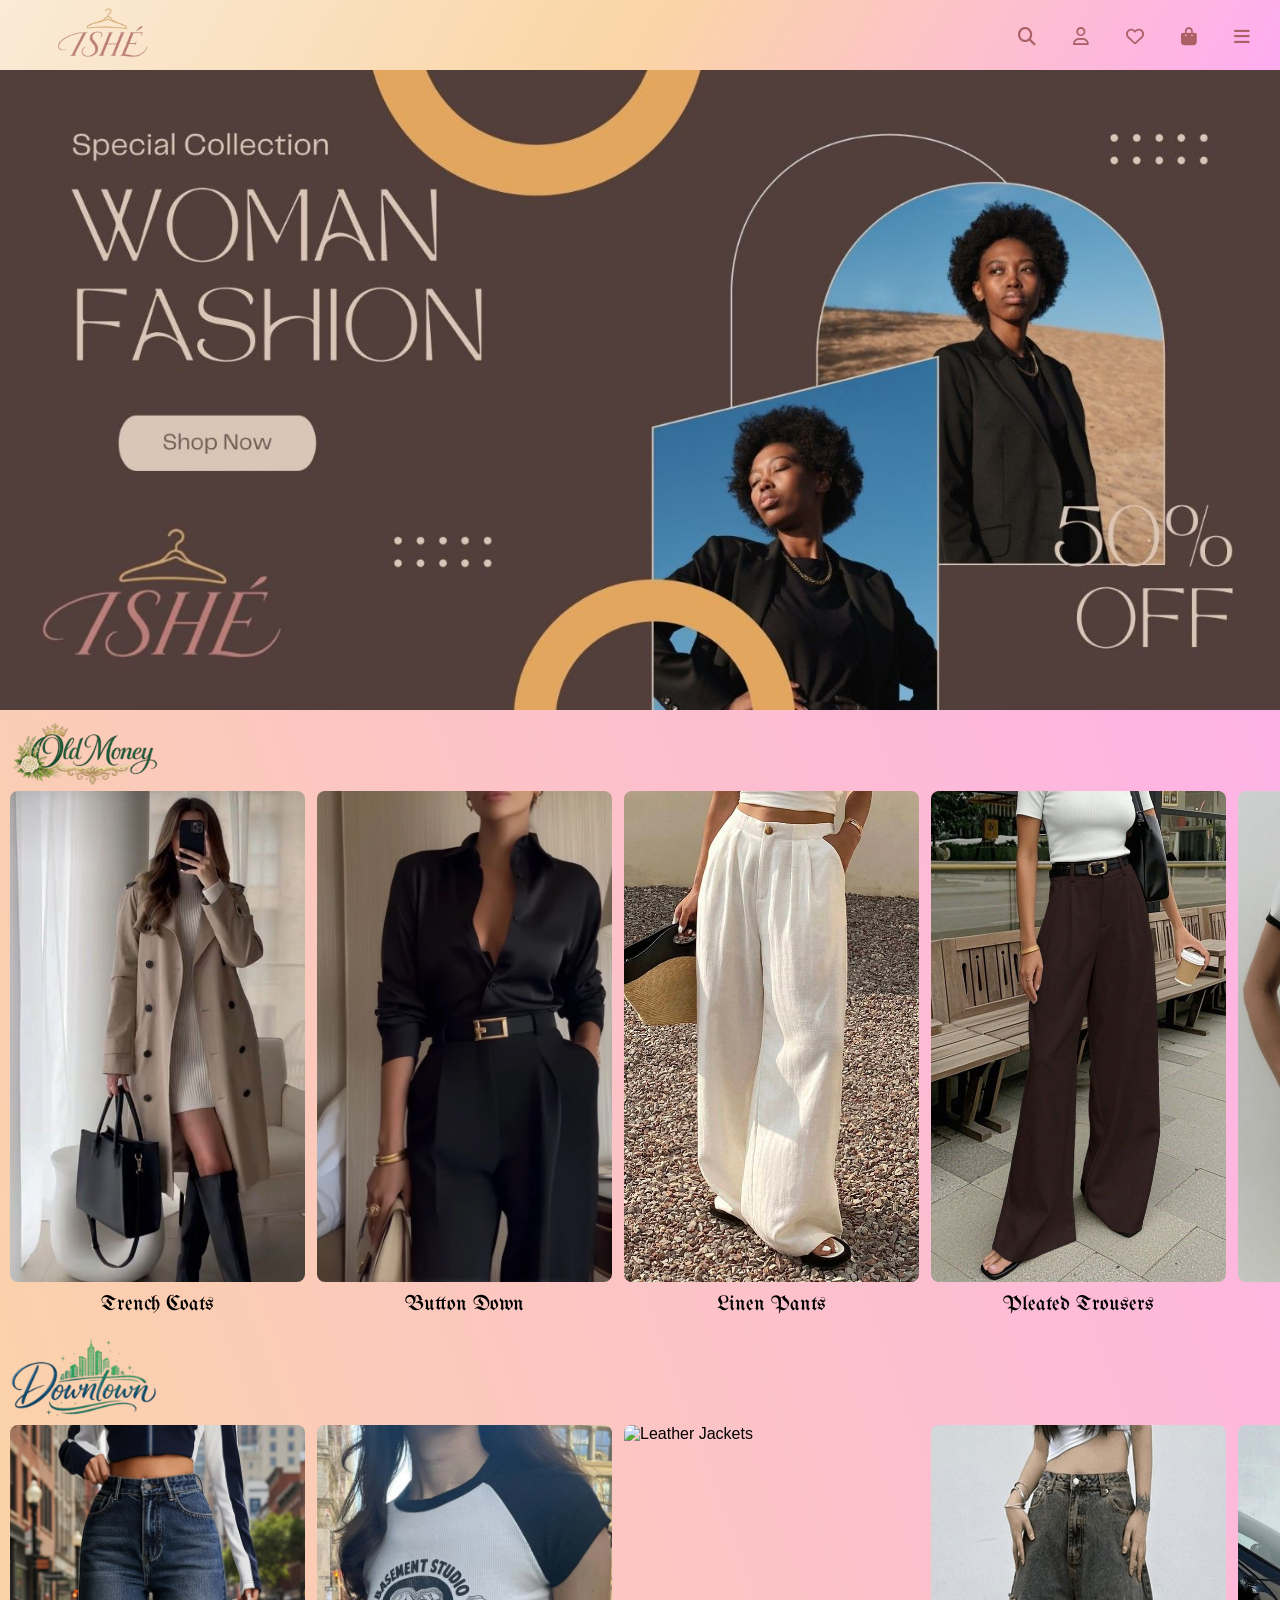
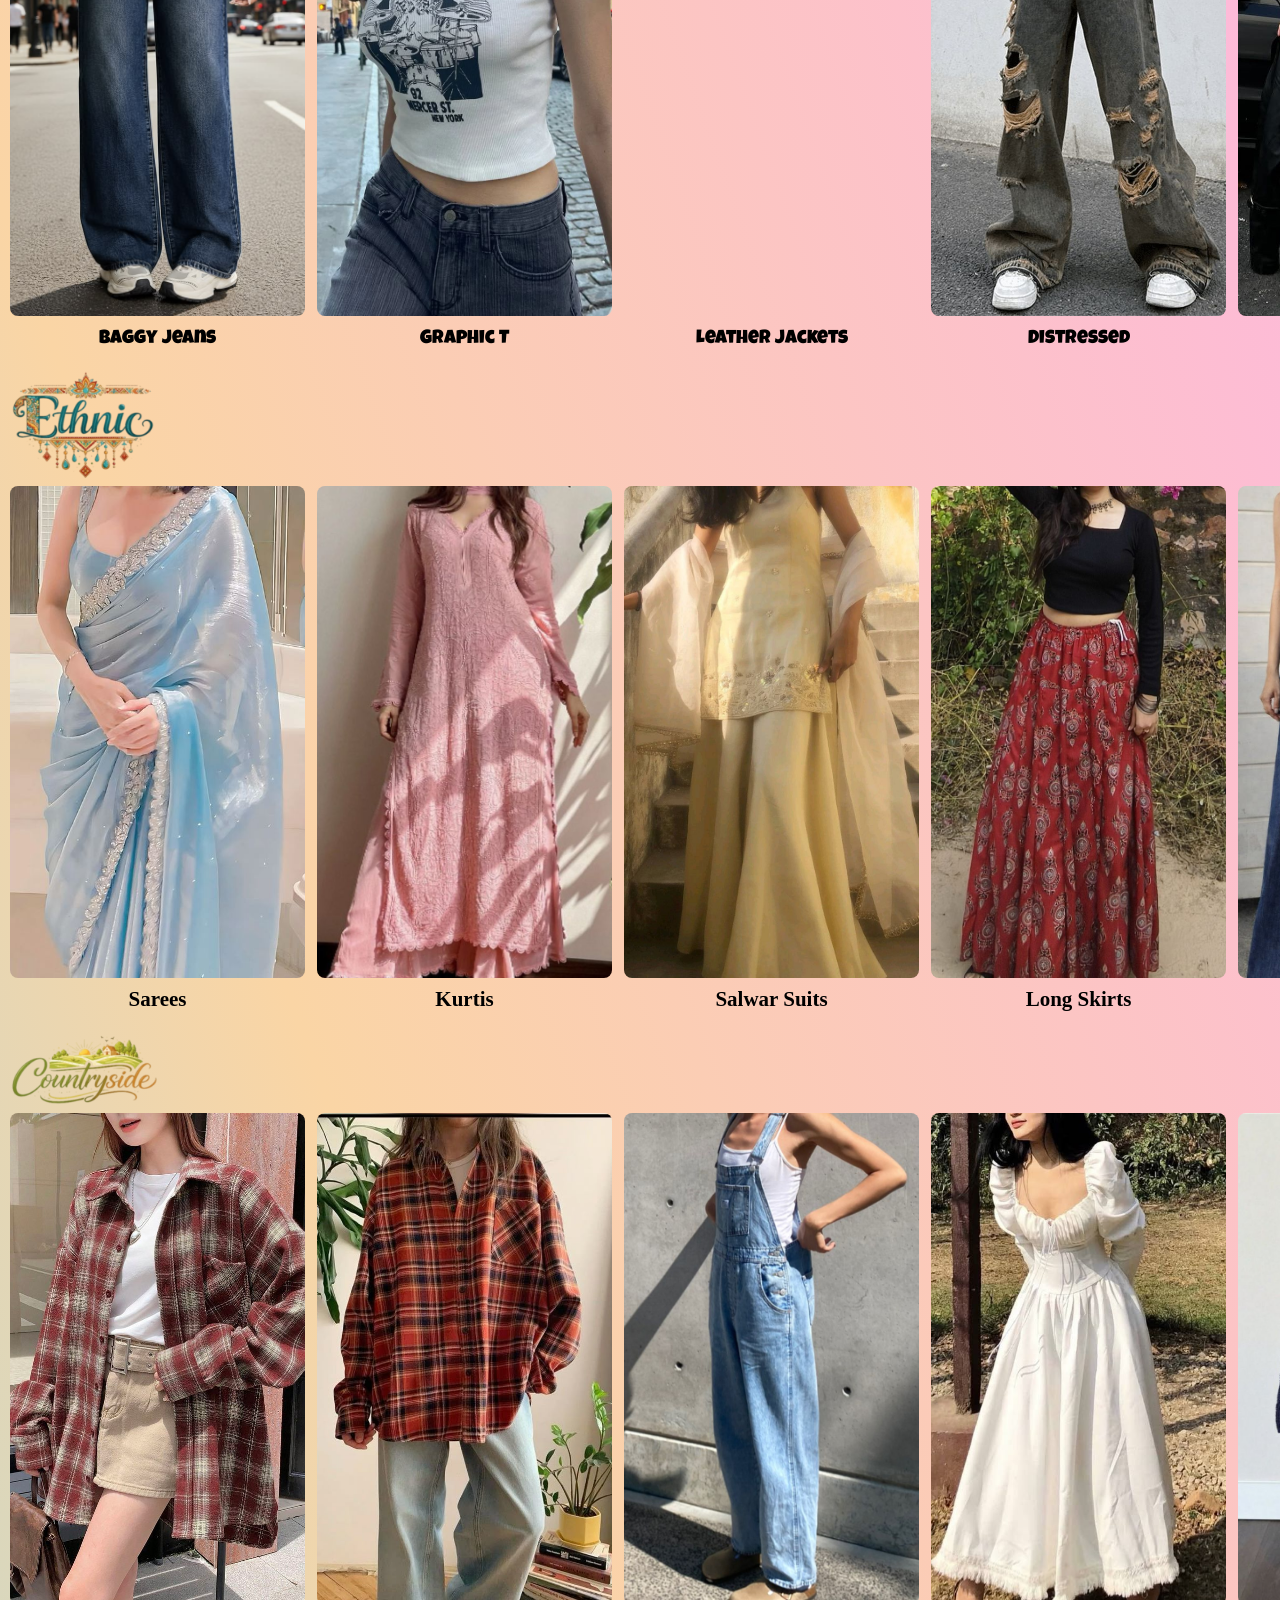
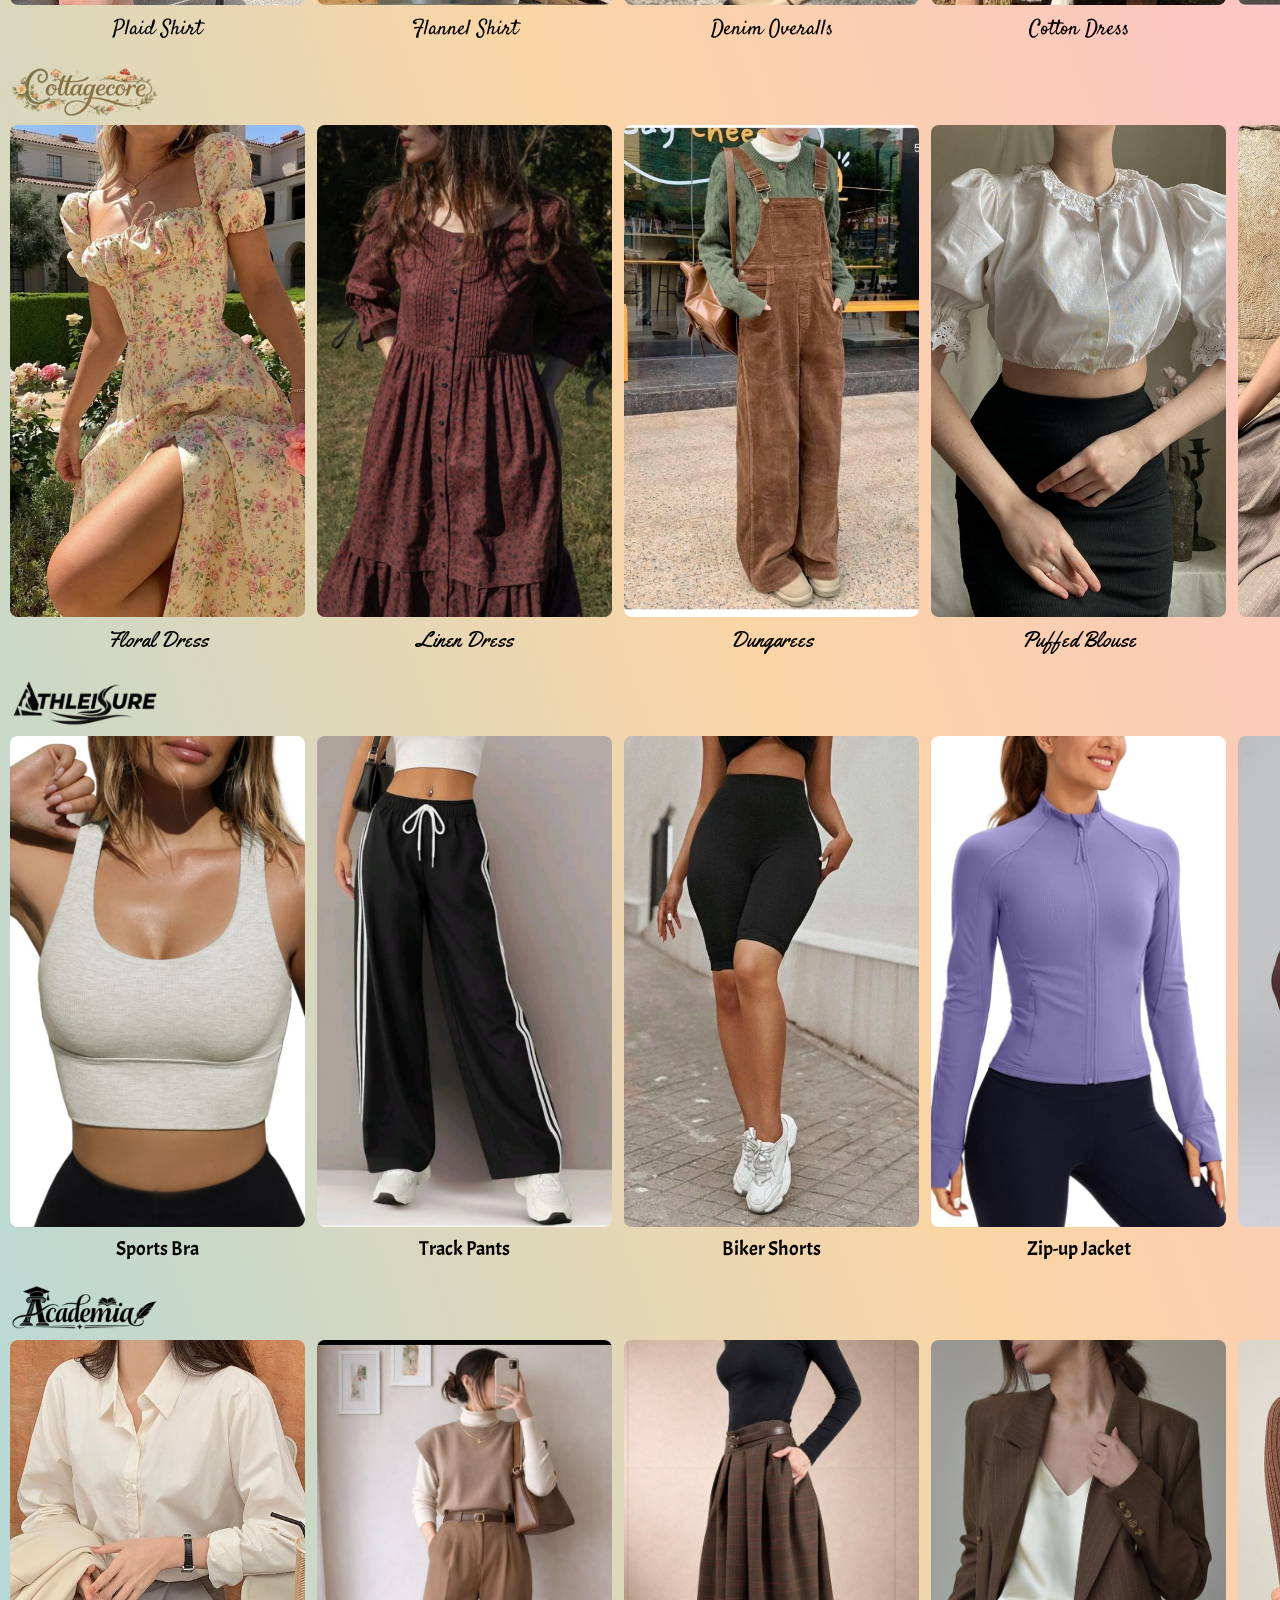
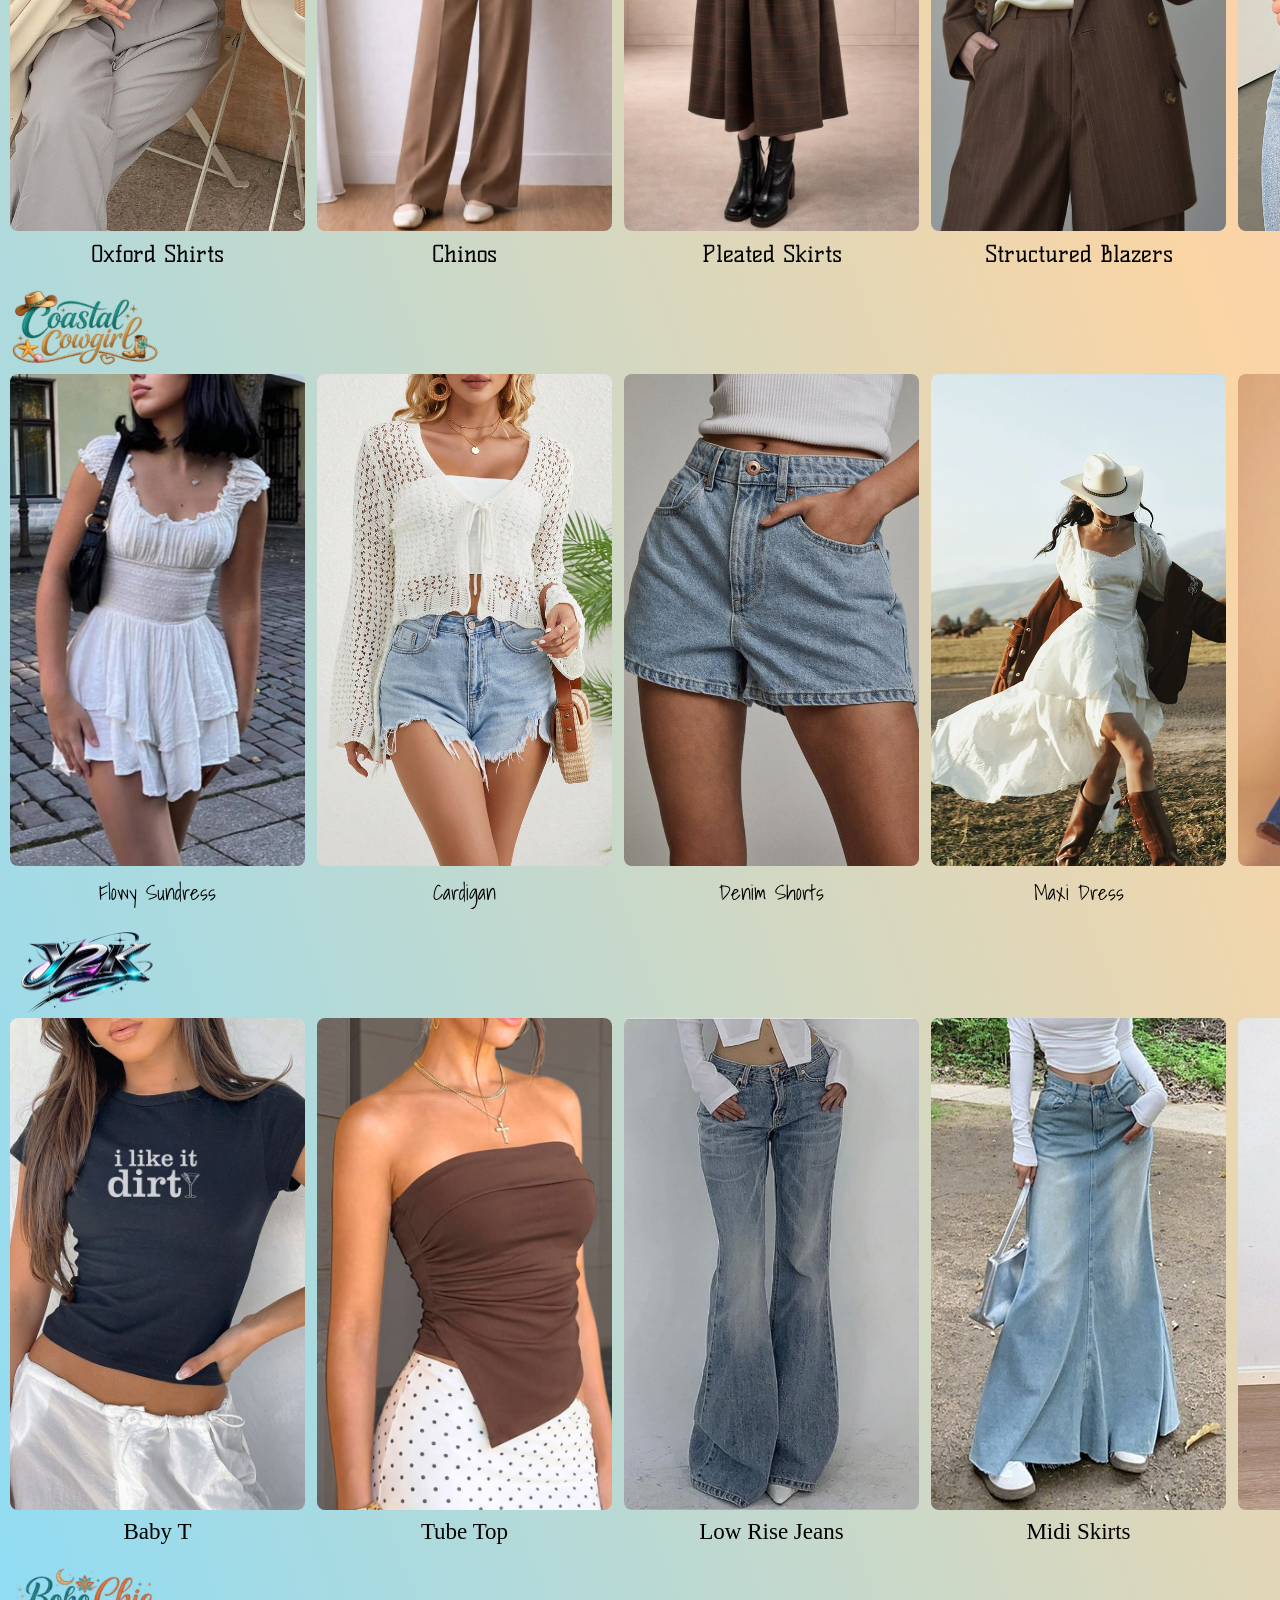
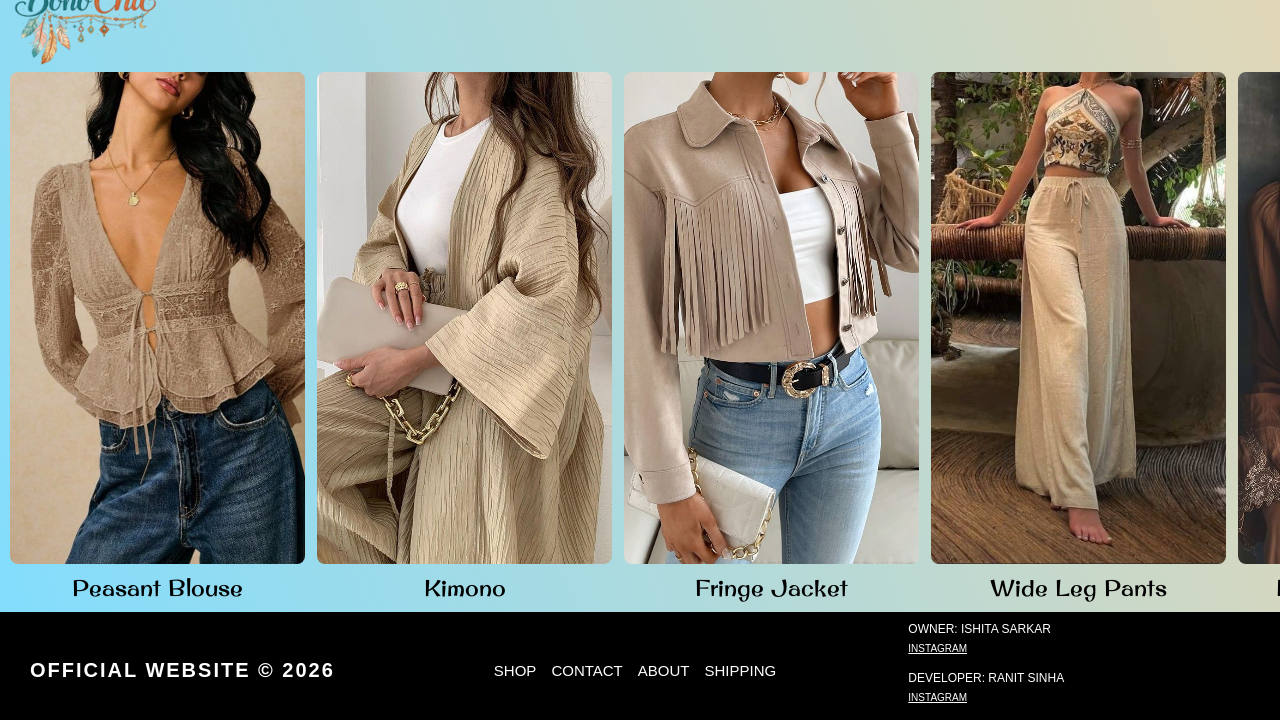
==== index.html @ 3ae875bf "Enhance HTML structure and accessibility features Updated HTML structure with improved accessibility" ====
<!DOCTYPE html>
<html lang="en">

<head>

<title>ISHÉ</title>
<meta charset="UTF-8">
<meta name="viewport" content="width=device-width, initial-scale=1">

<link rel="preconnect" href="https://fonts.googleapis.com">
<link rel="preconnect" href="https://fonts.gstatic.com" crossorigin>
<link rel="preload" as="style" href="https://fonts.googleapis.com/css2?family=Acme&family=Calligraffitti&family=Kelly+Slab&family=Luckiest+Guy&family=Original+Surfer&family=Permanent+Marker&family=Satisfy&family=Shadows+Into+Light&family=UnifrakturMaguntia&family=Yellowtail&display=swap">
<link rel="stylesheet" media="print" onload="this.media='all'" href="https://fonts.googleapis.com/css2?family=Acme&family=Calligraffitti&family=Kelly+Slab&family=Luckiest+Guy&family=Original+Surfer&family=Permanent+Marker&family=Satisfy&family=Shadows+Into+Light&family=UnifrakturMaguntia&family=Yellowtail&display=swap">
<noscript>
  <link rel="stylesheet" href="https://fonts.googleapis.com/css2?family=Acme&family=Calligraffitti&family=Kelly+Slab&family=Luckiest+Guy&family=Original+Surfer&family=Permanent+Marker&family=Satisfy&family=Shadows+Into+Light&family=UnifrakturMaguntia&family=Yellowtail&display=swap">
</noscript>

<link rel="stylesheet" href="style.css">
<link rel="stylesheet" href="responsive.css">

<link rel="preload" as="style" href="https://cdnjs.cloudflare.com/ajax/libs/font-awesome/6.5.0/css/all.min.css">
<link rel="stylesheet" media="print" onload="this.media='all'" href="https://cdnjs.cloudflare.com/ajax/libs/font-awesome/6.5.0/css/all.min.css">
<noscript>
  <link rel="stylesheet" href="https://cdnjs.cloudflare.com/ajax/libs/font-awesome/6.5.0/css/all.min.css">
</noscript>

</head>

<body>


<div id="preloader">
  <div class="loader-content">
    <img src="images/logobanner/logo2.png" alt="ISHÉ" class="loader-logo">
  </div>
</div>


<header class="navbar">

  <div class="nav-left">
    <div class="logo">


      <img src="images/logobanner/ishelogo.png" alt="ISHÉ" loading="eager">
    </div>
  </div>

  <div class="nav-right">
    <div class="nav-icon search"><i class="fa-solid fa-magnifying-glass"></i></div>
    <div class="nav-icon user"><i class="fa-regular fa-user"></i></div>
    <div class="nav-icon wishlist"><i class="fa-regular fa-heart"></i></div>
    <div class="nav-icon cart"><i class="fa-solid fa-bag-shopping"></i></div>
    <div class="nav-icon menu"><i class="fa-solid fa-bars"></i></div>
  </div>

</header>


<section class="banner">
  <div class="banner-wrapper">

    <img src="images/logobanner/banner3.jpeg" loading="eager" fetchpriority="high" class="banner-slide active" alt="Banner">
    <img src="images/logobanner/banner1.jpeg" loading="lazy" class="banner-slide" alt="Banner">
    <img src="images/logobanner/banner2.jpeg" loading="lazy" class="banner-slide" alt="Banner">
    <img src="images/logobanner/banner4.jpeg" loading="lazy" class="banner-slide" alt="Banner">
  </div>
</section>


<!-- OLD MONEY -->
<section class="product-section old-money">
  <h2 class="section-title">
    <img src="images/logobanner/oldmoney.png" alt="Old Money" class="section-title" loading="lazy">
  </h2>
  <div class="product-slider">
    <div class="product-card"><img src="images/oldmoney/a1.jpg" alt="Trench Coats" loading="lazy"><p>Trench Coats</p></div>
    <div class="product-card"><img src="images/oldmoney/a2.jpg" alt="Button Down" loading="lazy"><p>Button Down</p></div>
    <div class="product-card"><img src="images/oldmoney/a3.jpg" alt="Linen Pants" loading="lazy"><p>Linen Pants</p></div>
    <div class="product-card"><img src="images/oldmoney/a4.jpg" alt="Pleated Trousers" loading="lazy"><p>Pleated Trousers</p></div>
    <div class="product-card"><img src="images/oldmoney/a5.jpg" alt="Polo Shirts" loading="lazy"><p>Polo Shirts</p></div>
    <div class="product-card"><img src="images/oldmoney/a6.jpg" alt="Cashmere Sweater" loading="lazy"><p>Cashmere Sweater</p></div>
  </div>
</section>

<!-- DOWNTOWN -->
<section class="product-section downtown">
  <h2 class="section-title">
    <img src="images/logobanner/downtown.png" alt="Downtown" class="section-title" loading="lazy">
  </h2>
  <div class="product-slider">
    <div class="product-card"><img src="images/downtown/b1.jpg" alt="Baggy Jeans" loading="lazy"><p>Baggy Jeans</p></div>
    <div class="product-card"><img src="images/downtown/b2.jpg" alt="Graphic T" loading="lazy"><p>Graphic T</p></div>
    <div class="product-card"><img src="images/downtown/b3.jpg" alt="Leather Jackets" loading="lazy"><p>Leather Jackets</p></div>
    <div class="product-card"><img src="images/downtown/b4.jpg" alt="Distressed" loading="lazy"><p>Distressed</p></div>
    <div class="product-card"><img src="images/downtown/b5.jpg" alt="Mini Skirts" loading="lazy"><p>Mini Skirts</p></div>
    <div class="product-card"><img src="images/downtown/b6.jpg" alt="Oversized Blazer" loading="lazy"><p>Oversized Blazer</p></div>
  </div>
</section>

<!-- ETHNIC -->
<section class="product-section ethnic">
  <h2 class="section-title">
    <img src="images/logobanner/ethnic.png" alt="Ethnic" class="section-title" loading="lazy">
  </h2>
  <div class="product-slider">
    <div class="product-card"><img src="images/ethnic/c1.jpg" alt="Sarees" loading="lazy"><p>Sarees</p></div>
    <div class="product-card"><img src="images/ethnic/c2.jpg" alt="Kurtis" loading="lazy"><p>Kurtis</p></div>
    <div class="product-card"><img src="images/ethnic/c3.jpg" alt="Salwar Suits" loading="lazy"><p>Salwar Suits</p></div>
    <div class="product-card"><img src="images/ethnic/c4.jpg" alt="Long Skirts" loading="lazy"><p>Long Skirts</p></div>
    <div class="product-card"><img src="images/ethnic/c5.jpg" alt="Ethnic Tops" loading="lazy"><p>Ethnic Tops</p></div>
    <div class="product-card"><img src="images/ethnic/c6.jpg" alt="Sharara" loading="lazy"><p>Sharara</p></div>
  </div>
</section>

<!-- COUNTRYSIDE -->
<section class="product-section countryside">
  <h2 class="section-title">
    <img src="images/logobanner/countryside.png" alt="Countryside" class="section-title" loading="lazy">
  </h2>
  <div class="product-slider">
    <div class="product-card"><img src="images/countryside/d1.jpg" alt="Plaid Shirt" loading="lazy"><p>Plaid Shirt</p></div>
    <div class="product-card"><img src="images/countryside/d2.jpg" alt="Flannel Shirt" loading="lazy"><p>Flannel Shirt</p></div>
    <div class="product-card"><img src="images/countryside/d3.jpg" alt="Denim Overalls" loading="lazy"><p>Denim Overalls</p></div>
    <div class="product-card"><img src="images/countryside/d4.jpg" alt="Cotton Dress" loading="lazy"><p>Cotton Dress</p></div>
    <div class="product-card"><img src="images/countryside/d5.jpg" alt="Knit Sweater" loading="lazy"><p>Knit Sweater</p></div>
    <div class="product-card"><img src="images/countryside/d6.jpg" alt="Linen Blouse" loading="lazy"><p>Linen Blouse</p></div>
  </div>
</section>

<!-- COTTAGECORE -->
<section class="product-section cottagecore">
  <h2 class="section-title">
    <img src="images/logobanner/cottagecore.png" alt="Cottagecore" class="section-title" loading="lazy">
  </h2>
  <div class="product-slider">
    <div class="product-card"><img src="images/cottagecore/e1.jpg" alt="Floral Dress" loading="lazy"><p>Floral Dress</p></div>
    <div class="product-card"><img src="images/cottagecore/e2.jpg" alt="Linen Dress" loading="lazy"><p>Linen Dress</p></div>
    <div class="product-card"><img src="images/cottagecore/e3.jpg" alt="Dungarees" loading="lazy"><p>Dungarees</p></div>
    <div class="product-card"><img src="images/cottagecore/e4.jpg" alt="Puffed Blouse" loading="lazy"><p>Puffed Blouse</p></div>
    <div class="product-card"><img src="images/cottagecore/e5.jpg" alt="Vintage Corsets" loading="lazy"><p>Vintage Corsets</p></div>
    <div class="product-card"><img src="images/cottagecore/e6.jpg" alt="Crochet Cardigan" loading="lazy"><p>Crochet Cardigan</p></div>
  </div>
</section>

<!-- ATHLEISURE -->
<section class="product-section athleisure">
  <h2 class="section-title">
    <img src="images/logobanner/athleisure.png" alt="Athleisure" class="section-title" loading="lazy">
  </h2>
  <div class="product-slider">
    <div class="product-card"><img src="images/athleisure/f1.jpg" alt="Sports Bra" loading="lazy"><p>Sports Bra</p></div>
    <div class="product-card"><img src="images/athleisure/f2.jpg" alt="Track Pants" loading="lazy"><p>Track Pants</p></div>
    <div class="product-card"><img src="images/athleisure/f3.jpg" alt="Biker Shorts" loading="lazy"><p>Biker Shorts</p></div>
    <div class="product-card"><img src="images/athleisure/f4.jpg" alt="Zip-up Jacket" loading="lazy"><p>Zip-up Jacket</p></div>
    <div class="product-card"><img src="images/athleisure/f5.jpg" alt="Leggings" loading="lazy"><p>Leggings</p></div>
    <div class="product-card"><img src="images/athleisure/f6.jpg" alt="Athletic Shorts" loading="lazy"><p>Athletic Shorts</p></div>
  </div>
</section>

<!-- ACADEMIA -->
<section class="product-section academia">
  <h2 class="section-title">
    <img src="images/logobanner/academia.png" alt="Academia" class="section-title" loading="lazy">
  </h2>
  <div class="product-slider">
    <div class="product-card"><img src="images/academia/g1.jpg" alt="Oxford Shirts" loading="lazy"><p>Oxford Shirts</p></div>
    <div class="product-card"><img src="images/academia/g2.jpg" alt="Chinos" loading="lazy"><p>Chinos</p></div>
    <div class="product-card"><img src="images/academia/g3.jpg" alt="Pleated Skirts" loading="lazy"><p>Pleated Skirts</p></div>
    <div class="product-card"><img src="images/academia/g4.jpg" alt="Structured Blazers" loading="lazy"><p>Structured Blazers</p></div>
    <div class="product-card"><img src="images/academia/g5.jpg" alt="Turtleneck Sweater" loading="lazy"><p>Turtleneck Sweater</p></div>
    <div class="product-card"><img src="images/academia/g6.jpg" alt="Sweater Vest" loading="lazy"><p>Sweater Vest</p></div>
  </div>
</section>

<!-- COASTAL COWGIRL -->
<section class="product-section coastal-cowgirl">
  <h2 class="section-title">
    <img src="images/logobanner/coastalcowgirl.png" alt="Coastal Cowgirl" class="section-title" loading="lazy">
  </h2>
  <div class="product-slider">
    <div class="product-card"><img src="images/coastalcowgirl/h1.jpg" alt="Flowy Sundress" loading="lazy"><p>Flowy Sundress</p></div>
    <div class="product-card"><img src="images/coastalcowgirl/h2.jpg" alt="Cardigan" loading="lazy"><p>Cardigan</p></div>
    <div class="product-card"><img src="images/coastalcowgirl/h3.jpg" alt="Denim Shorts" loading="lazy"><p>Denim Shorts</p></div>
    <div class="product-card"><img src="images/coastalcowgirl/h4.jpg" alt="Maxi Dress" loading="lazy"><p>Maxi Dress</p></div>
    <div class="product-card"><img src="images/coastalcowgirl/h5.jpg" alt="Flared Jeans" loading="lazy"><p>Flared Jeans</p></div>
    <div class="product-card"><img src="images/coastalcowgirl/h6.jpg" alt="Crochet Top" loading="lazy"><p>Crochet Top</p></div>
  </div>
</section>

<!-- Y2K -->
<section class="product-section y2k">
  <h2 class="section-title">
    <img src="images/logobanner/y2k.png" alt="Y2K" class="section-title" loading="lazy">
  </h2>
  <div class="product-slider">
    <div class="product-card"><img src="images/y2k/i1.jpg" alt="Baby T" loading="lazy"><p>Baby T</p></div>
    <div class="product-card"><img src="images/y2k/i2.jpg" alt="Tube Top" loading="lazy"><p>Tube Top</p></div>
    <div class="product-card"><img src="images/y2k/i3.jpg" alt="Low Rise Jeans" loading="lazy"><p>Low Rise Jeans</p></div>
    <div class="product-card"><img src="images/y2k/i4.jpg" alt="Midi Skirts" loading="lazy"><p>Midi Skirts</p></div>
    <div class="product-card"><img src="images/y2k/i5.jpg" alt="Bootcut Jeans" loading="lazy"><p>Bootcut Jeans</p></div>
    <div class="product-card"><img src="images/y2k/i6.jpg" alt="Rhinestone Top" loading="lazy"><p>Rhinestone Top</p></div>
  </div>
</section>

<!-- BOHO CHIC -->
<section class="product-section boho-chic">
  <h2 class="section-title">
    <img src="images/logobanner/bohochic.png" alt="Boho Chic" class="section-title" loading="lazy">
  </h2>
  <div class="product-slider">
    <div class="product-card"><img src="images/bohochic/j1.jpg" alt="Peasant Blouse" loading="lazy"><p>Peasant Blouse</p></div>
    <div class="product-card"><img src="images/bohochic/j2.jpg" alt="Kimono" loading="lazy"><p>Kimono</p></div>
    <div class="product-card"><img src="images/bohochic/j3.jpg" alt="Fringe Jacket" loading="lazy"><p>Fringe Jacket</p></div>
    <div class="product-card"><img src="images/bohochic/j4.jpg" alt="Wide Leg Pants" loading="lazy"><p>Wide Leg Pants</p></div>
    <div class="product-card"><img src="images/bohochic/j5.jpg" alt="Embroidered Blouse" loading="lazy"><p>Embroidered Blouse</p></div>
    <div class="product-card"><img src="images/bohochic/j6.jpg" alt="Ponchos" loading="lazy"><p>Ponchos</p></div>
  </div>
</section>


<footer class="shop-footer">
  <div class="footer-content">
    <h2 class="footer-title">OFFICIAL WEBSITE &copy; 2026</h2>
    <nav class="footer-nav">
      <a href="https://youtu.be/xMHJGd3wwZk?si=0othaTLevpqvMYUz" target="_blank" rel="noopener">SHOP</a>
      <a href="https://youtu.be/xMHJGd3wwZk?si=0othaTLevpqvMYUz" target="_blank" rel="noopener">CONTACT</a>
      <a href="https://youtu.be/xMHJGd3wwZk?si=0othaTLevpqvMYUz" target="_blank" rel="noopener">ABOUT</a>
      <a href="https://youtu.be/xMHJGd3wwZk?si=0othaTLevpqvMYUz" target="_blank" rel="noopener">SHIPPING</a>
    </nav>
    <div class="footer-credits">
      <div class="credit-item">
        <p>OWNER: ISHITA SARKAR</p>
        <a href="https://youtu.be/xMHJGd3wwZk?si=0othaTLevpqvMYUz" target="_blank" rel="noopener">INSTAGRAM</a>
      </div>
      <div class="credit-item">
        <p>DEVELOPER: RANIT SINHA</p>
        <a href="https://youtu.be/xMHJGd3wwZk?si=0othaTLevpqvMYUz" target="_blank" rel="noopener">INSTAGRAM</a>
      </div>
    </div>
  </div>
</footer>

<script src="script.js"></script>

</body>
</html>
---- style.css ----
#preloader {
  position: fixed;
  top: 0;
  left: 0;
  width: 100%;
  height: 100vh;
  background:linear-gradient(240deg, antiquewhite, #fad5a5, #ffadf1);
  display: flex;
    justify-content: center;
    align-items: center; 
  z-index: 99999;
  opacity: 1;
  visibility: visible;
  transition: opacity 1.2s ease-in-out, visibility 1.2s ease-in-out; 
}

.loader-logo {
  width: 1300px;
  height: auto;
  text-align: center;
  transform: translateY(-150px); 
}

.preloader-hidden {
  opacity: 0 !important;
    visibility: hidden !important;
}


* {
    box-sizing: border-box;
}

body{
margin:0 0;
font-family:Arial;
background:linear-gradient(70deg,#80ddff,#fad5a5,#ffadf1);
}

html, body {
  overflow-x: hidden;
  scrollbar-width: none;
  -ms-overflow-style: none;
}

html::-webkit-scrollbar,
body::-webkit-scrollbar {
  display: none;
}

.navbar {
    display: flex;
    justify-content: space-between;
    align-items: center;
    height: 70px;
    padding: 10px 30px;
    background: linear-gradient(120deg,antiquewhite,#fad5a5,#ffadf1 );
}

.nav-right {
    display: flex;
    align-items: center;
    gap: 37px;
    padding: 5px 0px;
}

.nav-icon {-webkit-tap-highlight-color: transparent;
    outline: none;
    cursor: pointer;
    font-size: 18px;
    padding: 5px 0px 0px 0px;
    color: #ab6065;
}

.nav-icon:hover {
    color: #8c374e;
    transition: 0.3s;
}

.wishlist:hover .fa-heart,
.user:hover .fa-user,
.cart:hover .fa-bag-shopping {
  font-weight: 900;
}



.logo {
    height: 60px;
    width: auto;
    display: flex;
    align-items: center;
}

.logo img {
    height: 55px;
    width: auto;
    margin-bottom: 5px;
    margin-left: 20px;
    padding-left: 5px;
    object-fit: contain;
}

.banner{
    width:100%;
    aspect-ratio:16/8;
    position:relative;
    overflow:hidden;
}

.banner-wrapper{
    display:flex;
    height:100%;
    transition:transform 1.3s ease;
}

.banner-slide{
    width:100%;
    height:100%;
    object-fit:cover;
    flex-shrink: 0;
}

.product-section{
    padding:0px 0px;
}

.section-title{
    margin-top: 10px;
    margin-bottom: 5px;
    margin-left: 5px;
    width: 150px;
    height: auto;
    display: block;
}

.product-slider{
    display:flex;
    gap:12px;
    overflow-x:auto;
    scroll-behavior:smooth;
    scrollbar-width: none;
    -ms-overflow-style: none;
    padding-bottom:10px;
    padding-left: 10px;
}

.product-card{
    background:transparent;
    border-radius:8px;
    flex: 0 0 calc(25% - 22.5px);
    max-width: calc(25% - 22.5px);
    flex-shrink: 0;
    padding:0px;
    display:flex;
    flex-direction:column;
}

.product-card img{
    width:100%;
    height:auto;
    aspect-ratio: 3 / 5;
    object-fit:cover;
    border-radius:8px;
    display:block;
}

.product-card p {
    text-align:center;
    margin-top: 9px;
    margin-bottom: 0px;
    font-size: 23px;
}


    .old-money .product-card p {
      font-family: "UnifrakturMaguntia", cursive;
      font-weight: 400;
      font-style: normal;
      padding-top:3px;
      font-size: 21px;
    }
    
    .downtown .product-card p {
      font-family: "Luckiest Guy", cursive;
      font-weight: 300;
      font-style: normal;
      padding-top:5px;
      font-size: 19px;
    }
    
    .ethnic .product-card p {
      font-family: "Calligraffitti", cursive;
      font-weight: 600;
      font-style: bold;
      font-size: 21px;
    }
    
    .countryside .product-card p {
      font-family: "Satisfy", cursive;
      font-weight: 400;
      font-style: bold;
      font-size: 21px;
    }
    
    .cottagecore .product-card p {
      font-family: 'Yellowtail', cursive;
      font-weight: 400;
      font-style: normal;
      font-size: 21px;
      padding-top:0px;
    }
    
    .athleisure .product-card p {
      font-family: "Acme", sans-serif;
      font-weight: 400;
      font-style: normal;
      font-size: 20px;
    }
    
    .academia .product-card p {
      font-family: "Kelly Slab", sans-serif;
      font-weight: 400;
      font-style: bold;
      
    }
    
    .coastal-cowgirl .product-card p {
      font-family: "Shadows Into Light", cursive;
      font-weight: 400;
      font-style: bold;
      font-size: 21px;
      padding-top:0px;
    }
    
    .y2k .product-card p {
      font-family: "Permanent Marker", cursive;
      font-weight: 300;
      font-style: normal;
      padding-top:0px;
    }
    
    .boho-chic .product-card p {
      font-family: "Original Surfer", sans-serif;
      font-weight: 400;
      font-style: normal;
    }


 .shop-footer {
    background-color: black;
    color: white;
    padding: 10px 10px 0px 10px ;
    width: 100%;
    margin-top: auto;
    font-family: 'Helvetica Neue', Helvetica, Arial, sans-serif;
    text-transform: uppercase;
  }
  
  .footer-content {
    display: flex;
    margin: 0;
    padding: 0;
    flex-direction: row;
    align-items: center;
    justify-content: space-between;
    gap: 15px;
  }
  
  .footer-title {
    font-size: 20px;
    font-weight: bold;
    margin-left: 20px;
    padding: 0;
    letter-spacing: 2px;
    flex: 1;
  }
  
  
  .footer-nav {
    display: flex;
    flex-direction: row;
    justify-content: center;
    gap: 15px;
    margin: 0px 40px 0px 40px ;
    padding: 5px 30px;
    width: 100%;
    flex: 1;
    box-sizing: border-box;
  }
  
  .footer-nav a {
    text-decoration: none;
    gap: 8px;
    color: white;
    font-size: 15px;
    white-space: nowrap;
  }
  
  
  .footer-credits {
    display: flex;
    flex-direction: column;
    justify-content: space-between;
    width: 100%;
    gap: 15px;
    padding-bottom: 10px;
    margin: 0px 15px 5px 15px;
    box-sizing: border-box;
    flex: 1;
  }

.credit-item p {
    margin: 0px 0px 2px 0px;
    font-size: 12px;
  }
  
  .credit-item a {
    font-size: 10px;
    color: white;
    text-decoration: underline;
  }
---- responsive.css ----
@media (max-width: 768px) {
 #preloader {
  width: 100vw !important;
    height: 100vh !important;
  }
      
    .loader-logo {
       width: 500px !important;
       height: auto;
      text-align: center;
      transform: translateY(-30px); 
   }
    .navbar {
        padding: 10px 15px 10px 0px;
        margin: 0;
        height: auto;
        flex-wrap: wrap;
    }

    .nav-right {
        gap: 20px;
    }

    .nav-icon {
        cursor: pointer;
        font-size: 17px;
    } 
      .logo {
        height: 30px;
        width: auto;
        padding: 0;
        margin-left:0;
        display: flex;
        align-items: center;
    }
    
      .logo img {
        height: 45px;
        width: auto;
        margin-bottom: 5px;
        margin-left: 7px;
        padding: 0;
        object-fit: contain;
    }

      .banner {
        width: 100%;
        height: auto;
        aspect-ratio:16/8;
    }

      .product-section {
        font-size: 20px;
        text-align: center;
    } 
     .section-title {
      margin-top: 10px;
      margin-bottom: 5px;
      margin-left: 5px;
      width: 150px;
      height: auto;
      display: block;
   }
       
     .product-slider {
      -webkit-overflow-scrolling: touch;
      gap: 5px;
      margin: 0px 0px 0px 5px;
      padding-bottom: 5px;
      padding-left: 0px;
      overflow-x: auto;
      scrollbar-width: none;
    }
     
    .product-card {
        flex: 0 0 calc(50% - 7.5px); 
        max-width: calc(50% - 7.5px);
        background: transparent;
        margin: 0px 0px 0px 0px;
        padding: 0;
        display: flex;
        flex-direction: column;
    }
    
    .product-card img {
        width: 100%;
        aspect-ratio: 4 / 6; 
        border-radius: 5px;
        margin: 0;
        background: #e0e0e0;
        display: block;
    }

    .product-card p {
        font-size: 20px;
        width: 100%;
        text-align: center;
        margin-top: 4px;
    }
    
    
    .old-money .product-card p {
      font-family: "UnifrakturMaguntia", cursive;
      font-weight: 400;
      font-style: normal;
      padding-top:3px;
      font-size: 21px;
    }
    
    .downtown .product-card p {
      font-family: "Luckiest Guy", cursive;
      font-weight: 300;
      font-style: normal;
      padding-top:5px;
      font-size: 19px;
    }
    
    .ethnic .product-card p {
      font-family: "Calligraffitti", cursive;
      font-weight: 600;
      font-style: bold;
      font-size: 21px;
    }
    
    .countryside .product-card p {
      font-family: "Satisfy", cursive;
      font-weight: 400;
      font-style: bold;
      font-size: 21px;
    }
    
    .cottagecore .product-card p {
      font-family: 'Yellowtail', cursive;
      font-weight: 400;
      font-style: normal;
      font-size: 21px;
      padding-top:0px;
    }
    
    .athleisure .product-card p {
      font-family: "Acme", sans-serif;
      font-weight: 400;
      font-style: normal;
      font-size: 20px;
    }
    
    .academia .product-card p {
      font-family: "Kelly Slab", sans-serif;
      font-weight: 400;
      font-style: bold;
      
    }
    
    .coastal-cowgirl .product-card p {
      font-family: "Shadows Into Light", cursive;
      font-weight: 400;
      font-style: bold;
      font-size: 21px;
      padding-top:0px;
    }
    
    .y2k .product-card p {
      font-family: "Permanent Marker", cursive;
      font-weight: 300;
      font-style: normal;
      padding-top:0px;
    }
    
    .boho-chic .product-card p {
      font-family: "Original Surfer", sans-serif;
      font-weight: 400;
      font-style: normal;
    }
    
    
html {
  background-color: black; 
}

body {
  margin: 0;
  padding: 0;
  min-height: 100vh;
  display: flex;
  flex-direction: column;
  background:linear-gradient(70deg,#80ddff,#fad5a5,#ffadf1);
}

html, body {
  overflow-x: hidden;
  scrollbar-width: none;
  -ms-overflow-style: none;
}

html::-webkit-scrollbar,
body::-webkit-scrollbar {
  display: none;
}

  .shop-footer {
    background-color: black;
    color: white;
    padding: 10px 10px 0px 10px ;
    width: 100%;
    margin-top: auto;
    font-family: 'Helvetica Neue', Helvetica, Arial, sans-serif;
    text-transform: uppercase;
  }
  
  .footer-content {
    display: flex;
    margin: 0;
    padding: 0;
    flex-direction: column;
    align-items: center;
    gap: 15px;
  }
  
  .footer-title {
    font-size: 16px;
    font-weight: bold;
    margin: 0;
    padding: 0;
    letter-spacing: 2px;
  }
  
  
  .footer-nav {
    display: flex;
    flex-direction: row;
    justify-content: center;
    gap: 8px;
    margin: 0px 40px 0px 40px ;
    padding: 5px 30px;
    width: 100%;
    box-sizing: border-box;
  }
  
  .footer-nav a {
    text-decoration: none;
    gap: 8px;
    color: white;
    font-size: 12px;
    white-space: nowrap;
  }
  
  .footer-nav a:hover {
    color: #4df9ffe4
  }
  
  .footer-credits {
    display: flex;
    flex-direction: row;
    justify-content: space-between;
    width: 100%;
    padding-bottom: 10px;
    margin: 0px 15px 5px 15px;
    box-sizing: border-box;
  }
  
  .credit-item p {
    margin: 0px 0px 2px 0px;
    font-size: 9px;
  }
  
  .credit-item a {
    font-size: 7px;
    color: white;
    text-decoration: underline;
  }

}
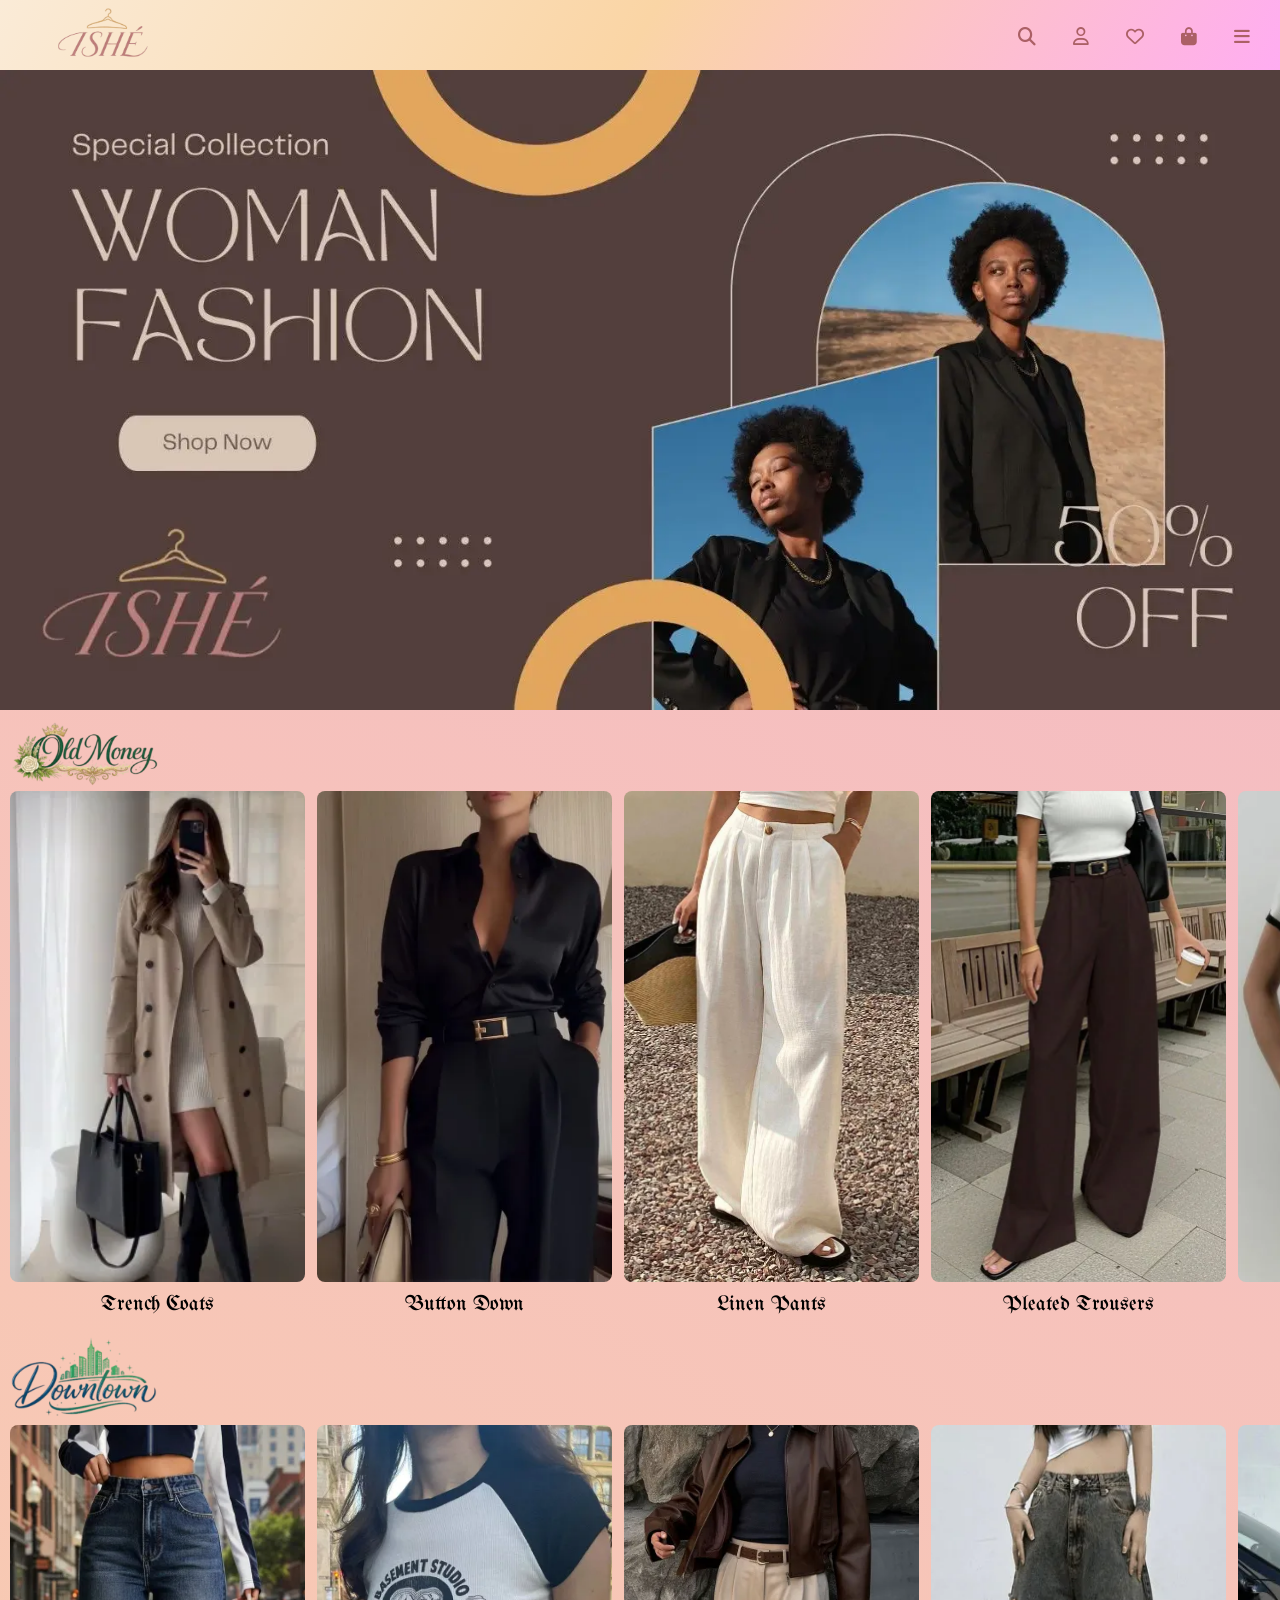
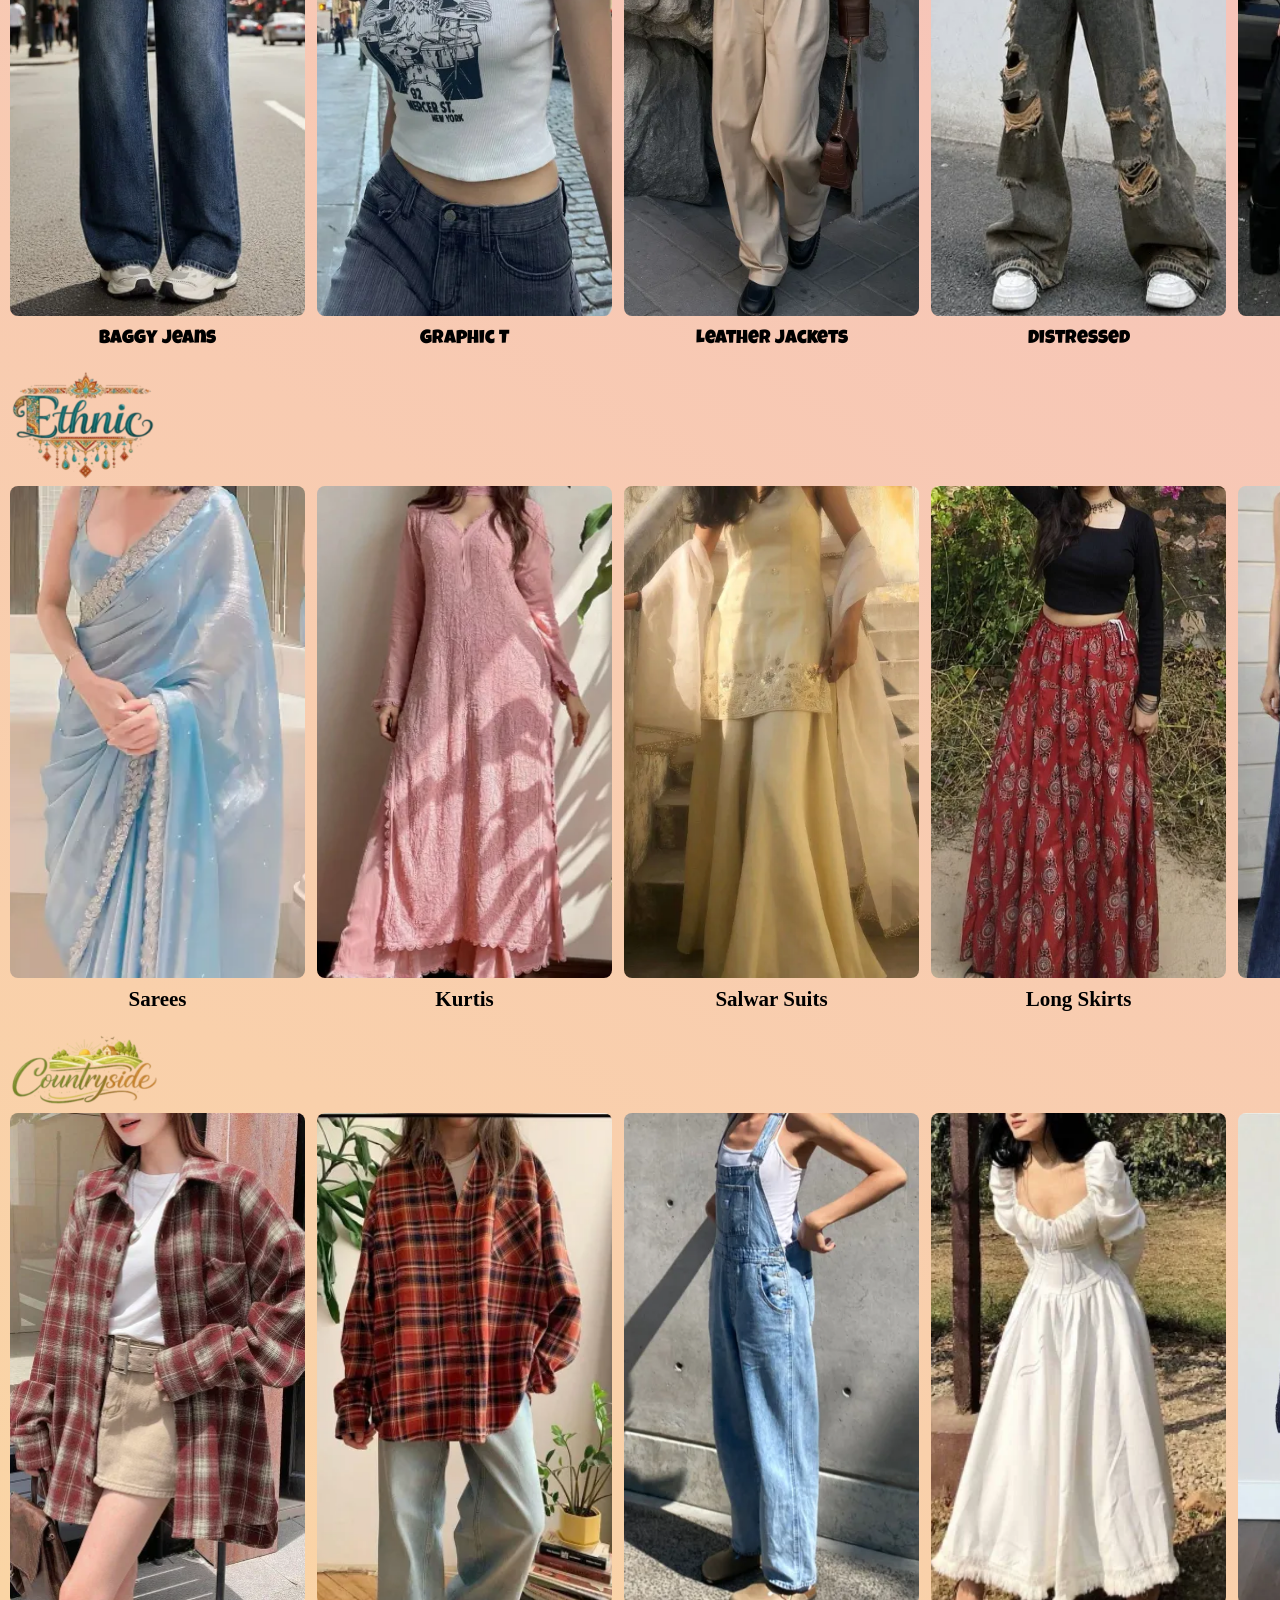
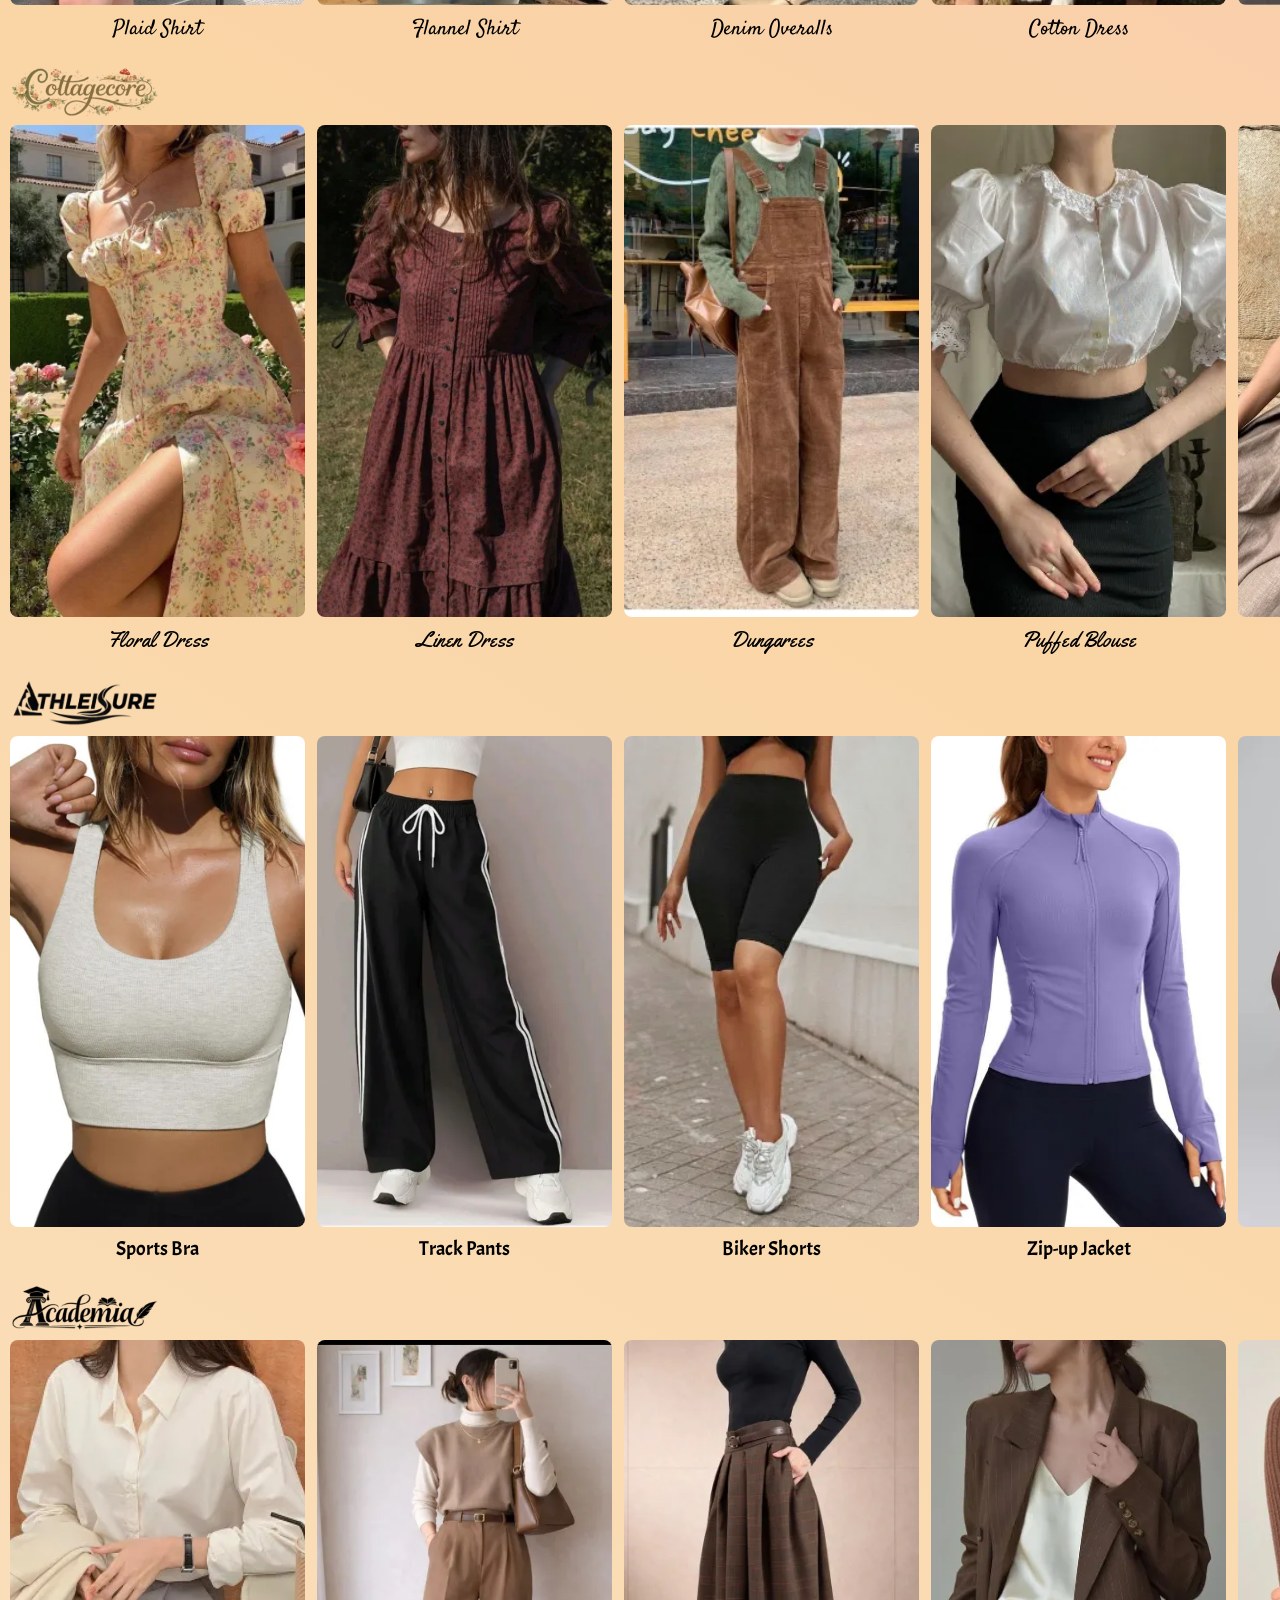
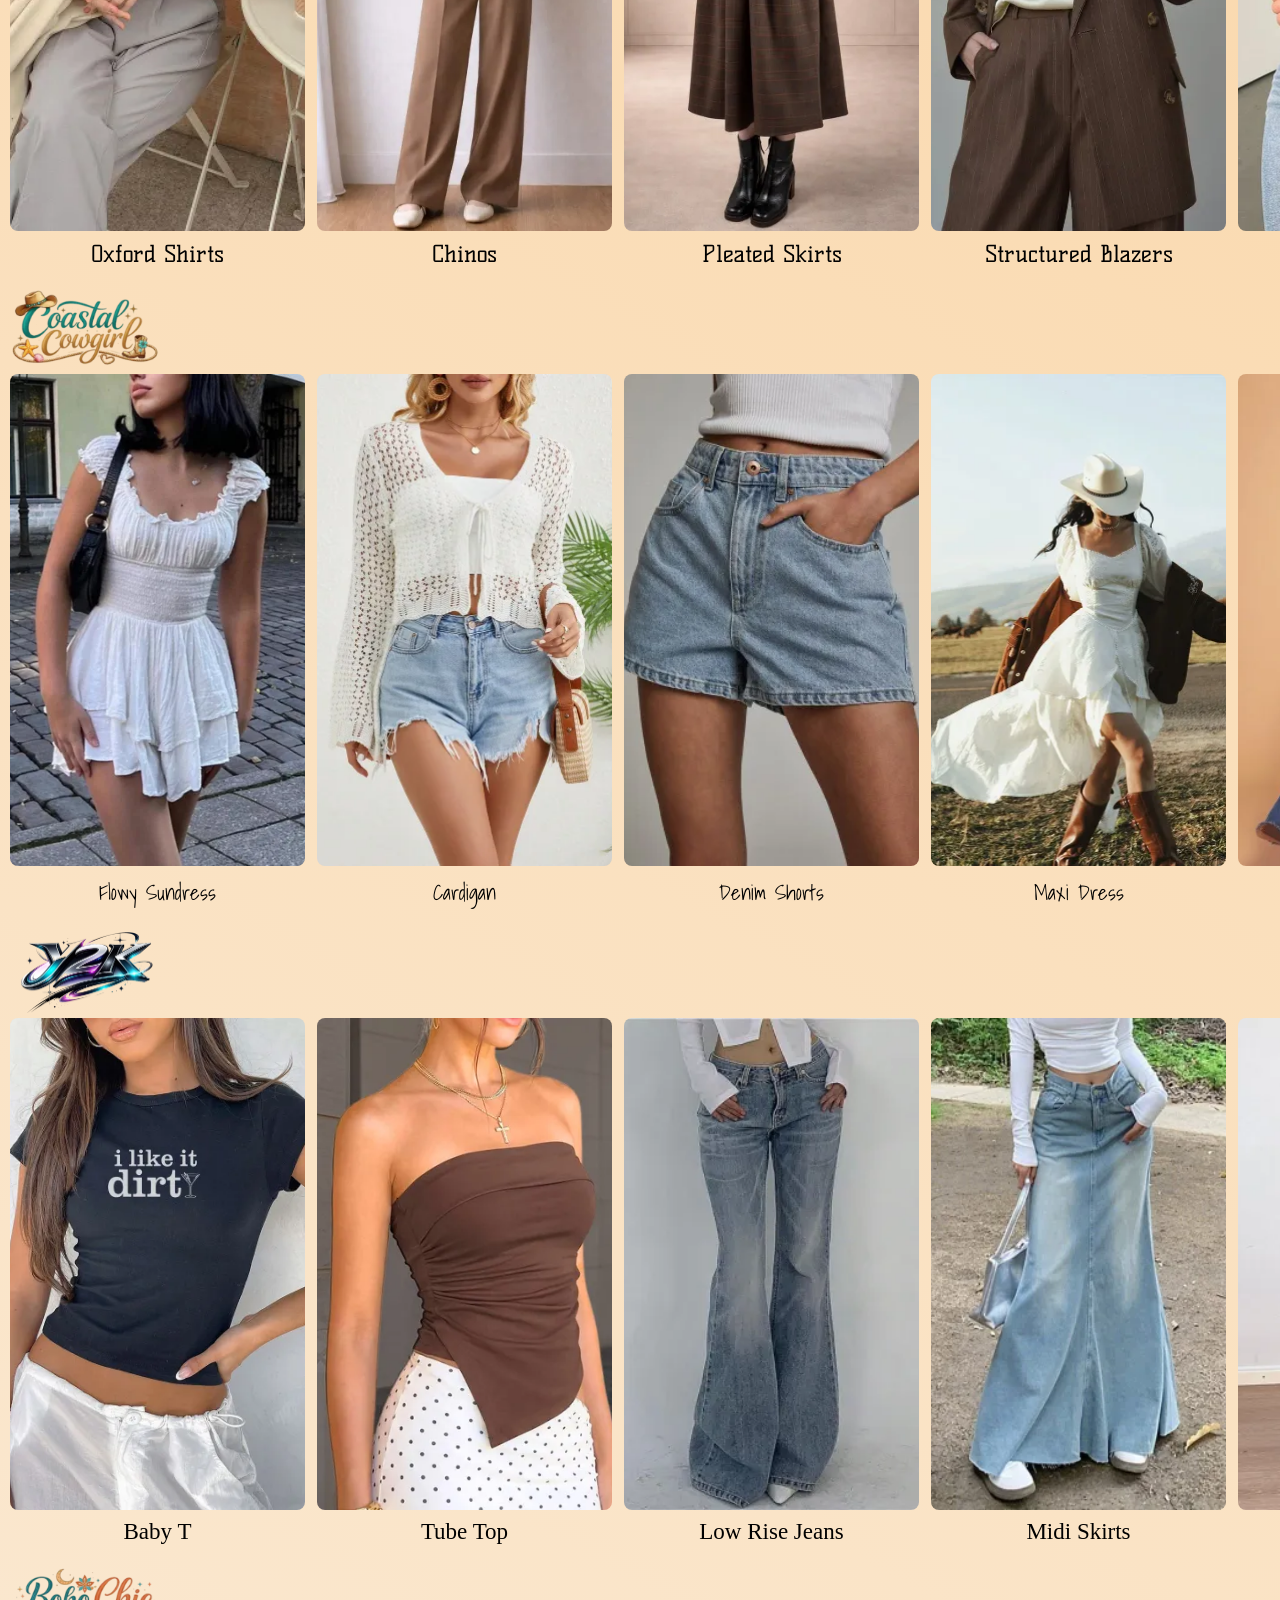
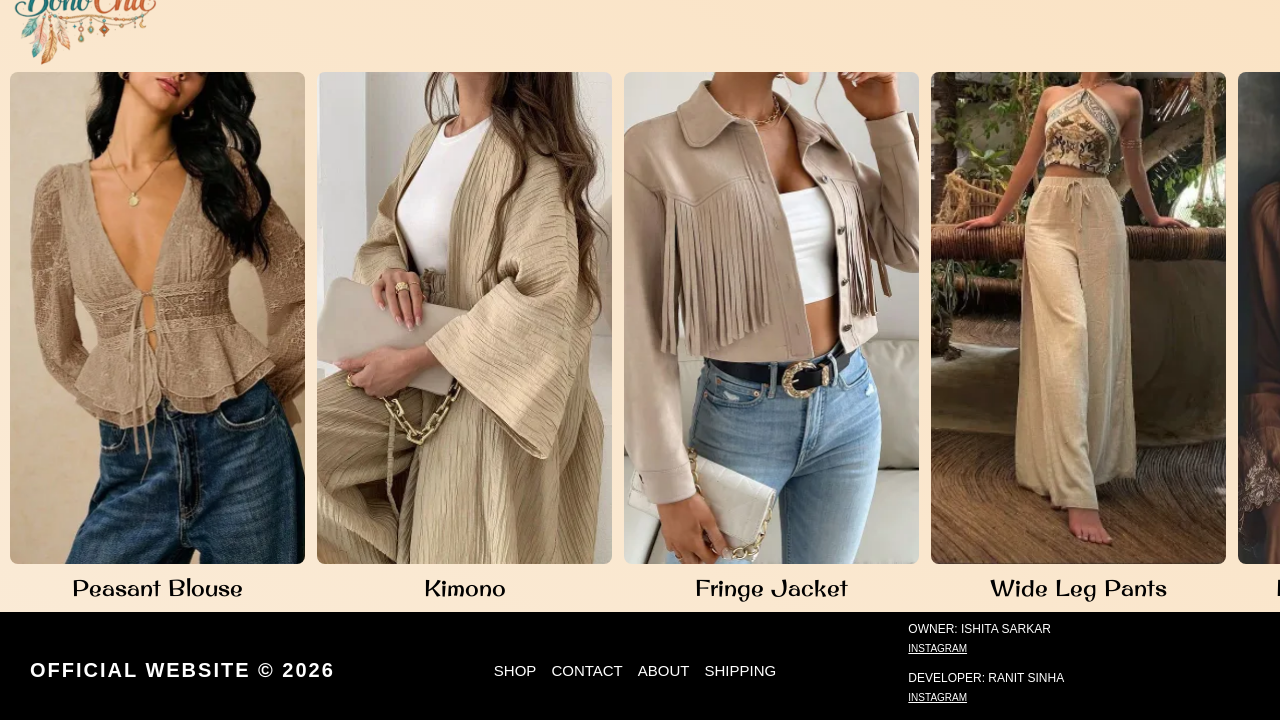
==== commit d60cea6b: "Convert images to WebP format for optimization Replaced JPEG images with WebP format for better perf" ====
--- a/index.html
+++ b/index.html
@@ -31,7 +31,7 @@
 
 <div id="preloader">
   <div class="loader-content">
-    <img src="images/logobanner/logo2.png" alt="ISHÉ" class="loader-logo">
+    <img src="images/logobanner/logo2.webp" alt="ISHÉ" class="loader-logo">
   </div>
 </div>
 
@@ -42,7 +42,7 @@
     <div class="logo">
 
 
-      <img src="images/logobanner/ishelogo.png" alt="ISHÉ" loading="eager">
+      <img src="images/logobanner/ishelogo.webp" alt="ISHÉ" loading="eager">
     </div>
   </div>
 
@@ -60,10 +60,10 @@
 <section class="banner">
   <div class="banner-wrapper">
 
-    <img src="images/logobanner/banner3.jpeg" loading="eager" fetchpriority="high" class="banner-slide active" alt="Banner">
-    <img src="images/logobanner/banner1.jpeg" loading="lazy" class="banner-slide" alt="Banner">
-    <img src="images/logobanner/banner2.jpeg" loading="lazy" class="banner-slide" alt="Banner">
-    <img src="images/logobanner/banner4.jpeg" loading="lazy" class="banner-slide" alt="Banner">
+    <img src="images/logobanner/banner3.webp" loading="eager" fetchpriority="high" class="banner-slide active" alt="Banner">
+    <img src="images/logobanner/banner1.webp" loading="lazy" class="banner-slide" alt="Banner">
+    <img src="images/logobanner/banner2.webp" loading="lazy" class="banner-slide" alt="Banner">
+    <img src="images/logobanner/banner4.webp" loading="lazy" class="banner-slide" alt="Banner">
   </div>
 </section>
 
@@ -71,150 +71,150 @@
 <!-- OLD MONEY -->
 <section class="product-section old-money">
   <h2 class="section-title">
-    <img src="images/logobanner/oldmoney.png" alt="Old Money" class="section-title" loading="lazy">
-  </h2>
-  <div class="product-slider">
-    <div class="product-card"><img src="images/oldmoney/a1.jpg" alt="Trench Coats" loading="lazy"><p>Trench Coats</p></div>
-    <div class="product-card"><img src="images/oldmoney/a2.jpg" alt="Button Down" loading="lazy"><p>Button Down</p></div>
-    <div class="product-card"><img src="images/oldmoney/a3.jpg" alt="Linen Pants" loading="lazy"><p>Linen Pants</p></div>
-    <div class="product-card"><img src="images/oldmoney/a4.jpg" alt="Pleated Trousers" loading="lazy"><p>Pleated Trousers</p></div>
-    <div class="product-card"><img src="images/oldmoney/a5.jpg" alt="Polo Shirts" loading="lazy"><p>Polo Shirts</p></div>
-    <div class="product-card"><img src="images/oldmoney/a6.jpg" alt="Cashmere Sweater" loading="lazy"><p>Cashmere Sweater</p></div>
+    <img src="images/logobanner/oldmoney.webp" alt="Old Money" class="section-title" loading="lazy">
+  </h2>
+  <div class="product-slider">
+    <div class="product-card"><img src="images/oldmoney/a1.webp" alt="Trench Coats" loading="lazy"><p>Trench Coats</p></div>
+    <div class="product-card"><img src="images/oldmoney/a2.webp" alt="Button Down" loading="lazy"><p>Button Down</p></div>
+    <div class="product-card"><img src="images/oldmoney/a3.webp" alt="Linen Pants" loading="lazy"><p>Linen Pants</p></div>
+    <div class="product-card"><img src="images/oldmoney/a4.webp" alt="Pleated Trousers" loading="lazy"><p>Pleated Trousers</p></div>
+    <div class="product-card"><img src="images/oldmoney/a5.webp" alt="Polo Shirts" loading="lazy"><p>Polo Shirts</p></div>
+    <div class="product-card"><img src="images/oldmoney/a6.webp" alt="Cashmere Sweater" loading="lazy"><p>Cashmere Sweater</p></div>
   </div>
 </section>
 
 <!-- DOWNTOWN -->
 <section class="product-section downtown">
   <h2 class="section-title">
-    <img src="images/logobanner/downtown.png" alt="Downtown" class="section-title" loading="lazy">
-  </h2>
-  <div class="product-slider">
-    <div class="product-card"><img src="images/downtown/b1.jpg" alt="Baggy Jeans" loading="lazy"><p>Baggy Jeans</p></div>
-    <div class="product-card"><img src="images/downtown/b2.jpg" alt="Graphic T" loading="lazy"><p>Graphic T</p></div>
-    <div class="product-card"><img src="images/downtown/b3.jpg" alt="Leather Jackets" loading="lazy"><p>Leather Jackets</p></div>
-    <div class="product-card"><img src="images/downtown/b4.jpg" alt="Distressed" loading="lazy"><p>Distressed</p></div>
-    <div class="product-card"><img src="images/downtown/b5.jpg" alt="Mini Skirts" loading="lazy"><p>Mini Skirts</p></div>
-    <div class="product-card"><img src="images/downtown/b6.jpg" alt="Oversized Blazer" loading="lazy"><p>Oversized Blazer</p></div>
+    <img src="images/logobanner/downtown.webp" alt="Downtown" class="section-title" loading="lazy">
+  </h2>
+  <div class="product-slider">
+    <div class="product-card"><img src="images/downtown/b1.webp" alt="Baggy Jeans" loading="lazy"><p>Baggy Jeans</p></div>
+    <div class="product-card"><img src="images/downtown/b2.webp" alt="Graphic T" loading="lazy"><p>Graphic T</p></div>
+    <div class="product-card"><img src="images/downtown/b3.webp" alt="Leather Jackets" loading="lazy"><p>Leather Jackets</p></div>
+    <div class="product-card"><img src="images/downtown/b4.webp" alt="Distressed" loading="lazy"><p>Distressed</p></div>
+    <div class="product-card"><img src="images/downtown/b5.webp" alt="Mini Skirts" loading="lazy"><p>Mini Skirts</p></div>
+    <div class="product-card"><img src="images/downtown/b6.webp" alt="Oversized Blazer" loading="lazy"><p>Oversized Blazer</p></div>
   </div>
 </section>
 
 <!-- ETHNIC -->
 <section class="product-section ethnic">
   <h2 class="section-title">
-    <img src="images/logobanner/ethnic.png" alt="Ethnic" class="section-title" loading="lazy">
-  </h2>
-  <div class="product-slider">
-    <div class="product-card"><img src="images/ethnic/c1.jpg" alt="Sarees" loading="lazy"><p>Sarees</p></div>
-    <div class="product-card"><img src="images/ethnic/c2.jpg" alt="Kurtis" loading="lazy"><p>Kurtis</p></div>
-    <div class="product-card"><img src="images/ethnic/c3.jpg" alt="Salwar Suits" loading="lazy"><p>Salwar Suits</p></div>
-    <div class="product-card"><img src="images/ethnic/c4.jpg" alt="Long Skirts" loading="lazy"><p>Long Skirts</p></div>
-    <div class="product-card"><img src="images/ethnic/c5.jpg" alt="Ethnic Tops" loading="lazy"><p>Ethnic Tops</p></div>
-    <div class="product-card"><img src="images/ethnic/c6.jpg" alt="Sharara" loading="lazy"><p>Sharara</p></div>
+    <img src="images/logobanner/ethnic.webp" alt="Ethnic" class="section-title" loading="lazy">
+  </h2>
+  <div class="product-slider">
+    <div class="product-card"><img src="images/ethnic/c1.webp" alt="Sarees" loading="lazy"><p>Sarees</p></div>
+    <div class="product-card"><img src="images/ethnic/c2.webp" alt="Kurtis" loading="lazy"><p>Kurtis</p></div>
+    <div class="product-card"><img src="images/ethnic/c3.webp" alt="Salwar Suits" loading="lazy"><p>Salwar Suits</p></div>
+    <div class="product-card"><img src="images/ethnic/c4.webp" alt="Long Skirts" loading="lazy"><p>Long Skirts</p></div>
+    <div class="product-card"><img src="images/ethnic/c5.webp" alt="Ethnic Tops" loading="lazy"><p>Ethnic Tops</p></div>
+    <div class="product-card"><img src="images/ethnic/c6.webp" alt="Sharara" loading="lazy"><p>Sharara</p></div>
   </div>
 </section>
 
 <!-- COUNTRYSIDE -->
 <section class="product-section countryside">
   <h2 class="section-title">
-    <img src="images/logobanner/countryside.png" alt="Countryside" class="section-title" loading="lazy">
-  </h2>
-  <div class="product-slider">
-    <div class="product-card"><img src="images/countryside/d1.jpg" alt="Plaid Shirt" loading="lazy"><p>Plaid Shirt</p></div>
-    <div class="product-card"><img src="images/countryside/d2.jpg" alt="Flannel Shirt" loading="lazy"><p>Flannel Shirt</p></div>
-    <div class="product-card"><img src="images/countryside/d3.jpg" alt="Denim Overalls" loading="lazy"><p>Denim Overalls</p></div>
-    <div class="product-card"><img src="images/countryside/d4.jpg" alt="Cotton Dress" loading="lazy"><p>Cotton Dress</p></div>
-    <div class="product-card"><img src="images/countryside/d5.jpg" alt="Knit Sweater" loading="lazy"><p>Knit Sweater</p></div>
-    <div class="product-card"><img src="images/countryside/d6.jpg" alt="Linen Blouse" loading="lazy"><p>Linen Blouse</p></div>
+    <img src="images/logobanner/countryside.webp" alt="Countryside" class="section-title" loading="lazy">
+  </h2>
+  <div class="product-slider">
+    <div class="product-card"><img src="images/countryside/d1.webp" alt="Plaid Shirt" loading="lazy"><p>Plaid Shirt</p></div>
+    <div class="product-card"><img src="images/countryside/d2.webp" alt="Flannel Shirt" loading="lazy"><p>Flannel Shirt</p></div>
+    <div class="product-card"><img src="images/countryside/d3.webp" alt="Denim Overalls" loading="lazy"><p>Denim Overalls</p></div>
+    <div class="product-card"><img src="images/countryside/d4.webp" alt="Cotton Dress" loading="lazy"><p>Cotton Dress</p></div>
+    <div class="product-card"><img src="images/countryside/d5.webp" alt="Knit Sweater" loading="lazy"><p>Knit Sweater</p></div>
+    <div class="product-card"><img src="images/countryside/d6.webp" alt="Linen Blouse" loading="lazy"><p>Linen Blouse</p></div>
   </div>
 </section>
 
 <!-- COTTAGECORE -->
 <section class="product-section cottagecore">
   <h2 class="section-title">
-    <img src="images/logobanner/cottagecore.png" alt="Cottagecore" class="section-title" loading="lazy">
-  </h2>
-  <div class="product-slider">
-    <div class="product-card"><img src="images/cottagecore/e1.jpg" alt="Floral Dress" loading="lazy"><p>Floral Dress</p></div>
-    <div class="product-card"><img src="images/cottagecore/e2.jpg" alt="Linen Dress" loading="lazy"><p>Linen Dress</p></div>
-    <div class="product-card"><img src="images/cottagecore/e3.jpg" alt="Dungarees" loading="lazy"><p>Dungarees</p></div>
-    <div class="product-card"><img src="images/cottagecore/e4.jpg" alt="Puffed Blouse" loading="lazy"><p>Puffed Blouse</p></div>
-    <div class="product-card"><img src="images/cottagecore/e5.jpg" alt="Vintage Corsets" loading="lazy"><p>Vintage Corsets</p></div>
-    <div class="product-card"><img src="images/cottagecore/e6.jpg" alt="Crochet Cardigan" loading="lazy"><p>Crochet Cardigan</p></div>
+    <img src="images/logobanner/cottagecore.webp" alt="Cottagecore" class="section-title" loading="lazy">
+  </h2>
+  <div class="product-slider">
+    <div class="product-card"><img src="images/cottagecore/e1.webp" alt="Floral Dress" loading="lazy"><p>Floral Dress</p></div>
+    <div class="product-card"><img src="images/cottagecore/e2.webp" alt="Linen Dress" loading="lazy"><p>Linen Dress</p></div>
+    <div class="product-card"><img src="images/cottagecore/e3.webp" alt="Dungarees" loading="lazy"><p>Dungarees</p></div>
+    <div class="product-card"><img src="images/cottagecore/e4.webp" alt="Puffed Blouse" loading="lazy"><p>Puffed Blouse</p></div>
+    <div class="product-card"><img src="images/cottagecore/e5.webp" alt="Vintage Corsets" loading="lazy"><p>Vintage Corsets</p></div>
+    <div class="product-card"><img src="images/cottagecore/e6.webp" alt="Crochet Cardigan" loading="lazy"><p>Crochet Cardigan</p></div>
   </div>
 </section>
 
 <!-- ATHLEISURE -->
 <section class="product-section athleisure">
   <h2 class="section-title">
-    <img src="images/logobanner/athleisure.png" alt="Athleisure" class="section-title" loading="lazy">
-  </h2>
-  <div class="product-slider">
-    <div class="product-card"><img src="images/athleisure/f1.jpg" alt="Sports Bra" loading="lazy"><p>Sports Bra</p></div>
-    <div class="product-card"><img src="images/athleisure/f2.jpg" alt="Track Pants" loading="lazy"><p>Track Pants</p></div>
-    <div class="product-card"><img src="images/athleisure/f3.jpg" alt="Biker Shorts" loading="lazy"><p>Biker Shorts</p></div>
-    <div class="product-card"><img src="images/athleisure/f4.jpg" alt="Zip-up Jacket" loading="lazy"><p>Zip-up Jacket</p></div>
-    <div class="product-card"><img src="images/athleisure/f5.jpg" alt="Leggings" loading="lazy"><p>Leggings</p></div>
-    <div class="product-card"><img src="images/athleisure/f6.jpg" alt="Athletic Shorts" loading="lazy"><p>Athletic Shorts</p></div>
+    <img src="images/logobanner/athleisure.webp" alt="Athleisure" class="section-title" loading="lazy">
+  </h2>
+  <div class="product-slider">
+    <div class="product-card"><img src="images/athleisure/f1.webp" alt="Sports Bra" loading="lazy"><p>Sports Bra</p></div>
+    <div class="product-card"><img src="images/athleisure/f2.webp" alt="Track Pants" loading="lazy"><p>Track Pants</p></div>
+    <div class="product-card"><img src="images/athleisure/f3.webp" alt="Biker Shorts" loading="lazy"><p>Biker Shorts</p></div>
+    <div class="product-card"><img src="images/athleisure/f4.webp" alt="Zip-up Jacket" loading="lazy"><p>Zip-up Jacket</p></div>
+    <div class="product-card"><img src="images/athleisure/f5.webp" alt="Leggings" loading="lazy"><p>Leggings</p></div>
+    <div class="product-card"><img src="images/athleisure/f6.webp" alt="Athletic Shorts" loading="lazy"><p>Athletic Shorts</p></div>
   </div>
 </section>
 
 <!-- ACADEMIA -->
 <section class="product-section academia">
   <h2 class="section-title">
-    <img src="images/logobanner/academia.png" alt="Academia" class="section-title" loading="lazy">
-  </h2>
-  <div class="product-slider">
-    <div class="product-card"><img src="images/academia/g1.jpg" alt="Oxford Shirts" loading="lazy"><p>Oxford Shirts</p></div>
-    <div class="product-card"><img src="images/academia/g2.jpg" alt="Chinos" loading="lazy"><p>Chinos</p></div>
-    <div class="product-card"><img src="images/academia/g3.jpg" alt="Pleated Skirts" loading="lazy"><p>Pleated Skirts</p></div>
-    <div class="product-card"><img src="images/academia/g4.jpg" alt="Structured Blazers" loading="lazy"><p>Structured Blazers</p></div>
-    <div class="product-card"><img src="images/academia/g5.jpg" alt="Turtleneck Sweater" loading="lazy"><p>Turtleneck Sweater</p></div>
-    <div class="product-card"><img src="images/academia/g6.jpg" alt="Sweater Vest" loading="lazy"><p>Sweater Vest</p></div>
+    <img src="images/logobanner/academia.webp" alt="Academia" class="section-title" loading="lazy">
+  </h2>
+  <div class="product-slider">
+    <div class="product-card"><img src="images/academia/g1.webp" alt="Oxford Shirts" loading="lazy"><p>Oxford Shirts</p></div>
+    <div class="product-card"><img src="images/academia/g2.webp" alt="Chinos" loading="lazy"><p>Chinos</p></div>
+    <div class="product-card"><img src="images/academia/g3.webp" alt="Pleated Skirts" loading="lazy"><p>Pleated Skirts</p></div>
+    <div class="product-card"><img src="images/academia/g4.webp" alt="Structured Blazers" loading="lazy"><p>Structured Blazers</p></div>
+    <div class="product-card"><img src="images/academia/g5.webp" alt="Turtleneck Sweater" loading="lazy"><p>Turtleneck Sweater</p></div>
+    <div class="product-card"><img src="images/academia/g6.webp" alt="Sweater Vest" loading="lazy"><p>Sweater Vest</p></div>
   </div>
 </section>
 
 <!-- COASTAL COWGIRL -->
 <section class="product-section coastal-cowgirl">
   <h2 class="section-title">
-    <img src="images/logobanner/coastalcowgirl.png" alt="Coastal Cowgirl" class="section-title" loading="lazy">
-  </h2>
-  <div class="product-slider">
-    <div class="product-card"><img src="images/coastalcowgirl/h1.jpg" alt="Flowy Sundress" loading="lazy"><p>Flowy Sundress</p></div>
-    <div class="product-card"><img src="images/coastalcowgirl/h2.jpg" alt="Cardigan" loading="lazy"><p>Cardigan</p></div>
-    <div class="product-card"><img src="images/coastalcowgirl/h3.jpg" alt="Denim Shorts" loading="lazy"><p>Denim Shorts</p></div>
-    <div class="product-card"><img src="images/coastalcowgirl/h4.jpg" alt="Maxi Dress" loading="lazy"><p>Maxi Dress</p></div>
-    <div class="product-card"><img src="images/coastalcowgirl/h5.jpg" alt="Flared Jeans" loading="lazy"><p>Flared Jeans</p></div>
-    <div class="product-card"><img src="images/coastalcowgirl/h6.jpg" alt="Crochet Top" loading="lazy"><p>Crochet Top</p></div>
+    <img src="images/logobanner/coastalcowgirl.webp" alt="Coastal Cowgirl" class="section-title" loading="lazy">
+  </h2>
+  <div class="product-slider">
+    <div class="product-card"><img src="images/coastalcowgirl/h1.webp" alt="Flowy Sundress" loading="lazy"><p>Flowy Sundress</p></div>
+    <div class="product-card"><img src="images/coastalcowgirl/h2.webp" alt="Cardigan" loading="lazy"><p>Cardigan</p></div>
+    <div class="product-card"><img src="images/coastalcowgirl/h3.webp" alt="Denim Shorts" loading="lazy"><p>Denim Shorts</p></div>
+    <div class="product-card"><img src="images/coastalcowgirl/h4.webp" alt="Maxi Dress" loading="lazy"><p>Maxi Dress</p></div>
+    <div class="product-card"><img src="images/coastalcowgirl/h5.webp" alt="Flared Jeans" loading="lazy"><p>Flared Jeans</p></div>
+    <div class="product-card"><img src="images/coastalcowgirl/h6.webp" alt="Crochet Top" loading="lazy"><p>Crochet Top</p></div>
   </div>
 </section>
 
 <!-- Y2K -->
 <section class="product-section y2k">
   <h2 class="section-title">
-    <img src="images/logobanner/y2k.png" alt="Y2K" class="section-title" loading="lazy">
-  </h2>
-  <div class="product-slider">
-    <div class="product-card"><img src="images/y2k/i1.jpg" alt="Baby T" loading="lazy"><p>Baby T</p></div>
-    <div class="product-card"><img src="images/y2k/i2.jpg" alt="Tube Top" loading="lazy"><p>Tube Top</p></div>
-    <div class="product-card"><img src="images/y2k/i3.jpg" alt="Low Rise Jeans" loading="lazy"><p>Low Rise Jeans</p></div>
-    <div class="product-card"><img src="images/y2k/i4.jpg" alt="Midi Skirts" loading="lazy"><p>Midi Skirts</p></div>
-    <div class="product-card"><img src="images/y2k/i5.jpg" alt="Bootcut Jeans" loading="lazy"><p>Bootcut Jeans</p></div>
-    <div class="product-card"><img src="images/y2k/i6.jpg" alt="Rhinestone Top" loading="lazy"><p>Rhinestone Top</p></div>
+    <img src="images/logobanner/y2k.webp" alt="Y2K" class="section-title" loading="lazy">
+  </h2>
+  <div class="product-slider">
+    <div class="product-card"><img src="images/y2k/i1.webp" alt="Baby T" loading="lazy"><p>Baby T</p></div>
+    <div class="product-card"><img src="images/y2k/i2.webp" alt="Tube Top" loading="lazy"><p>Tube Top</p></div>
+    <div class="product-card"><img src="images/y2k/i3.webp" alt="Low Rise Jeans" loading="lazy"><p>Low Rise Jeans</p></div>
+    <div class="product-card"><img src="images/y2k/i4.webp" alt="Midi Skirts" loading="lazy"><p>Midi Skirts</p></div>
+    <div class="product-card"><img src="images/y2k/i5.webp" alt="Bootcut Jeans" loading="lazy"><p>Bootcut Jeans</p></div>
+    <div class="product-card"><img src="images/y2k/i6.webp" alt="Rhinestone Top" loading="lazy"><p>Rhinestone Top</p></div>
   </div>
 </section>
 
 <!-- BOHO CHIC -->
 <section class="product-section boho-chic">
   <h2 class="section-title">
-    <img src="images/logobanner/bohochic.png" alt="Boho Chic" class="section-title" loading="lazy">
-  </h2>
-  <div class="product-slider">
-    <div class="product-card"><img src="images/bohochic/j1.jpg" alt="Peasant Blouse" loading="lazy"><p>Peasant Blouse</p></div>
-    <div class="product-card"><img src="images/bohochic/j2.jpg" alt="Kimono" loading="lazy"><p>Kimono</p></div>
-    <div class="product-card"><img src="images/bohochic/j3.jpg" alt="Fringe Jacket" loading="lazy"><p>Fringe Jacket</p></div>
-    <div class="product-card"><img src="images/bohochic/j4.jpg" alt="Wide Leg Pants" loading="lazy"><p>Wide Leg Pants</p></div>
-    <div class="product-card"><img src="images/bohochic/j5.jpg" alt="Embroidered Blouse" loading="lazy"><p>Embroidered Blouse</p></div>
-    <div class="product-card"><img src="images/bohochic/j6.jpg" alt="Ponchos" loading="lazy"><p>Ponchos</p></div>
+    <img src="images/logobanner/bohochic.webp" alt="Boho Chic" class="section-title" loading="lazy">
+  </h2>
+  <div class="product-slider">
+    <div class="product-card"><img src="images/bohochic/j1.webp" alt="Peasant Blouse" loading="lazy"><p>Peasant Blouse</p></div>
+    <div class="product-card"><img src="images/bohochic/j2.webp" alt="Kimono" loading="lazy"><p>Kimono</p></div>
+    <div class="product-card"><img src="images/bohochic/j3.webp" alt="Fringe Jacket" loading="lazy"><p>Fringe Jacket</p></div>
+    <div class="product-card"><img src="images/bohochic/j4.webp" alt="Wide Leg Pants" loading="lazy"><p>Wide Leg Pants</p></div>
+    <div class="product-card"><img src="images/bohochic/j5.webp" alt="Embroidered Blouse" loading="lazy"><p>Embroidered Blouse</p></div>
+    <div class="product-card"><img src="images/bohochic/j6.webp" alt="Ponchos" loading="lazy"><p>Ponchos</p></div>
   </div>
 </section>
 
--- a/style.css
+++ b/style.css
@@ -1,41 +1,42 @@
-
-  #preloader {
+#preloader {
   position: fixed;
   top: 0;
   left: 0;
   width: 100%;
   height: 100vh;
-  background:linear-gradient(240deg, antiquewhite, #fad5a5, #ffadf1);
-  display: flex;
-    justify-content: center;
-    align-items: center; 
+  background: linear-gradient(240deg, antiquewhite, #fad5a5, #ffadf1);
+  display: flex;
+  justify-content: center;
+  align-items: center;
   z-index: 99999;
   opacity: 1;
   visibility: visible;
-  transition: opacity 1.2s ease-in-out, visibility 1.2s ease-in-out; 
-}
+  transition: opacity 1.2s ease-in-out, visibility 1.2s ease-in-out;
+}
+
 
 .loader-logo {
-  width: 1300px;
+  width: 800px;
+  max-width: 90vw;
   height: auto;
   text-align: center;
-  transform: translateY(-150px); 
+  transform: translateY(-150px);
 }
 
 .preloader-hidden {
   opacity: 0 !important;
-    visibility: hidden !important;
+  visibility: hidden !important;
 }
 
 
 * {
-    box-sizing: border-box;
-}
-
-body{
-margin:0 0;
-font-family:Arial;
-background:linear-gradient(70deg,#80ddff,#fad5a5,#ffadf1);
+  box-sizing: border-box;
+}
+
+body {
+  margin: 0;
+  font-family: Arial;
+  background: linear-gradient(30deg, #faebd7, #fad5a5, #f4b8c8);
 }
 
 html, body {
@@ -50,32 +51,33 @@
 }
 
 .navbar {
-    display: flex;
-    justify-content: space-between;
-    align-items: center;
-    height: 70px;
-    padding: 10px 30px;
-    background: linear-gradient(120deg,antiquewhite,#fad5a5,#ffadf1 );
+  display: flex;
+  justify-content: space-between;
+  align-items: center;
+  height: 70px;
+  padding: 10px 30px;
+  background: linear-gradient(120deg, antiquewhite, #fad5a5, #ffadf1);
 }
 
 .nav-right {
-    display: flex;
-    align-items: center;
-    gap: 37px;
-    padding: 5px 0px;
-}
-
-.nav-icon {-webkit-tap-highlight-color: transparent;
-    outline: none;
-    cursor: pointer;
-    font-size: 18px;
-    padding: 5px 0px 0px 0px;
-    color: #ab6065;
+  display: flex;
+  align-items: center;
+  gap: 37px;
+  padding: 5px 0px;
+}
+
+.nav-icon {
+  -webkit-tap-highlight-color: transparent;
+  outline: none;
+  cursor: pointer;
+  font-size: 18px;
+  padding: 5px 0px 0px 0px;
+  color: #ab6065;
 }
 
 .nav-icon:hover {
-    color: #8c374e;
-    transition: 0.3s;
+  color: #8c374e;
+  transition: 0.3s;
 }
 
 .wishlist:hover .fa-heart,
@@ -84,240 +86,233 @@
   font-weight: 900;
 }
 
-
-
 .logo {
-    height: 60px;
-    width: auto;
-    display: flex;
-    align-items: center;
+  height: 60px;
+  width: auto;
+  display: flex;
+  align-items: center;
 }
 
 .logo img {
-    height: 55px;
-    width: auto;
-    margin-bottom: 5px;
-    margin-left: 20px;
-    padding-left: 5px;
-    object-fit: contain;
-}
-
-.banner{
-    width:100%;
-    aspect-ratio:16/8;
-    position:relative;
-    overflow:hidden;
-}
-
-.banner-wrapper{
-    display:flex;
-    height:100%;
-    transition:transform 1.3s ease;
-}
-
-.banner-slide{
-    width:100%;
-    height:100%;
-    object-fit:cover;
-    flex-shrink: 0;
-}
-
-.product-section{
-    padding:0px 0px;
-}
-
-.section-title{
-    margin-top: 10px;
-    margin-bottom: 5px;
-    margin-left: 5px;
-    width: 150px;
-    height: auto;
-    display: block;
-}
-
-.product-slider{
-    display:flex;
-    gap:12px;
-    overflow-x:auto;
-    scroll-behavior:smooth;
-    scrollbar-width: none;
-    -ms-overflow-style: none;
-    padding-bottom:10px;
-    padding-left: 10px;
-}
-
-.product-card{
-    background:transparent;
-    border-radius:8px;
-    flex: 0 0 calc(25% - 22.5px);
-    max-width: calc(25% - 22.5px);
-    flex-shrink: 0;
-    padding:0px;
-    display:flex;
-    flex-direction:column;
-}
-
-.product-card img{
-    width:100%;
-    height:auto;
-    aspect-ratio: 3 / 5;
-    object-fit:cover;
-    border-radius:8px;
-    display:block;
+  height: 55px;
+  width: auto;
+  margin-bottom: 5px;
+  margin-left: 20px;
+  padding-left: 5px;
+  object-fit: contain;
+}
+
+.banner {
+  width: 100%;
+  aspect-ratio: 16/8;
+  position: relative;
+  overflow: hidden;
+}
+
+.banner-wrapper {
+  display: flex;
+  height: 100%;
+  transition: transform 1.3s ease;
+}
+
+.banner-slide {
+  width: 100%;
+  height: 100%;
+  object-fit: cover;
+  flex-shrink: 0;
+}
+
+.product-section {
+  padding: 0px 0px;
+}
+
+.section-title {
+  margin-top: 10px;
+  margin-bottom: 5px;
+  margin-left: 5px;
+  width: 150px;
+  height: auto;
+  display: block;
+}
+
+.product-slider {
+  display: flex;
+  gap: 12px;
+  overflow-x: auto;
+  scroll-behavior: smooth;
+  scrollbar-width: none;
+  -ms-overflow-style: none;
+  padding-bottom: 10px;
+  padding-left: 10px;
+}
+
+.product-card {
+  background: transparent;
+  border-radius: 8px;
+  flex: 0 0 calc(25% - 22.5px);
+  max-width: calc(25% - 22.5px);
+  flex-shrink: 0;
+  padding: 0px;
+  display: flex;
+  flex-direction: column;
+}
+
+.product-card img {
+  width: 100%;
+  height: auto;
+  aspect-ratio: 3 / 5;
+  object-fit: cover;
+  border-radius: 8px;
+  display: block;
 }
 
 .product-card p {
-    text-align:center;
-    margin-top: 9px;
-    margin-bottom: 0px;
-    font-size: 23px;
-}
-
-
-    .old-money .product-card p {
-      font-family: "UnifrakturMaguntia", cursive;
-      font-weight: 400;
-      font-style: normal;
-      padding-top:3px;
-      font-size: 21px;
-    }
-    
-    .downtown .product-card p {
-      font-family: "Luckiest Guy", cursive;
-      font-weight: 300;
-      font-style: normal;
-      padding-top:5px;
-      font-size: 19px;
-    }
-    
-    .ethnic .product-card p {
-      font-family: "Calligraffitti", cursive;
-      font-weight: 600;
-      font-style: bold;
-      font-size: 21px;
-    }
-    
-    .countryside .product-card p {
-      font-family: "Satisfy", cursive;
-      font-weight: 400;
-      font-style: bold;
-      font-size: 21px;
-    }
-    
-    .cottagecore .product-card p {
-      font-family: 'Yellowtail', cursive;
-      font-weight: 400;
-      font-style: normal;
-      font-size: 21px;
-      padding-top:0px;
-    }
-    
-    .athleisure .product-card p {
-      font-family: "Acme", sans-serif;
-      font-weight: 400;
-      font-style: normal;
-      font-size: 20px;
-    }
-    
-    .academia .product-card p {
-      font-family: "Kelly Slab", sans-serif;
-      font-weight: 400;
-      font-style: bold;
-      
-    }
-    
-    .coastal-cowgirl .product-card p {
-      font-family: "Shadows Into Light", cursive;
-      font-weight: 400;
-      font-style: bold;
-      font-size: 21px;
-      padding-top:0px;
-    }
-    
-    .y2k .product-card p {
-      font-family: "Permanent Marker", cursive;
-      font-weight: 300;
-      font-style: normal;
-      padding-top:0px;
-    }
-    
-    .boho-chic .product-card p {
-      font-family: "Original Surfer", sans-serif;
-      font-weight: 400;
-      font-style: normal;
-    }
-
-
- .shop-footer {
-    background-color: black;
-    color: white;
-    padding: 10px 10px 0px 10px ;
-    width: 100%;
-    margin-top: auto;
-    font-family: 'Helvetica Neue', Helvetica, Arial, sans-serif;
-    text-transform: uppercase;
-  }
-  
-  .footer-content {
-    display: flex;
-    margin: 0;
-    padding: 0;
-    flex-direction: row;
-    align-items: center;
-    justify-content: space-between;
-    gap: 15px;
-  }
-  
-  .footer-title {
-    font-size: 20px;
-    font-weight: bold;
-    margin-left: 20px;
-    padding: 0;
-    letter-spacing: 2px;
-    flex: 1;
-  }
-  
-  
-  .footer-nav {
-    display: flex;
-    flex-direction: row;
-    justify-content: center;
-    gap: 15px;
-    margin: 0px 40px 0px 40px ;
-    padding: 5px 30px;
-    width: 100%;
-    flex: 1;
-    box-sizing: border-box;
-  }
-  
-  .footer-nav a {
-    text-decoration: none;
-    gap: 8px;
-    color: white;
-    font-size: 15px;
-    white-space: nowrap;
-  }
-  
-  
-  .footer-credits {
-    display: flex;
-    flex-direction: column;
-    justify-content: space-between;
-    width: 100%;
-    gap: 15px;
-    padding-bottom: 10px;
-    margin: 0px 15px 5px 15px;
-    box-sizing: border-box;
-    flex: 1;
-  }
+  text-align: center;
+  margin-top: 9px;
+  margin-bottom: 0px;
+  font-size: 23px;
+}
+
+.old-money .product-card p {
+  font-family: "UnifrakturMaguntia", cursive;
+  font-weight: 400;
+  font-style: normal;
+  padding-top: 3px;
+  font-size: 21px;
+}
+
+.downtown .product-card p {
+  font-family: "Luckiest Guy", cursive;
+  font-weight: 300;
+  font-style: normal;
+  padding-top: 5px;
+  font-size: 19px;
+}
+
+.ethnic .product-card p {
+  font-family: "Calligraffitti", cursive;
+  font-weight: 600;
+  font-style: bold;
+  font-size: 21px;
+}
+
+.countryside .product-card p {
+  font-family: "Satisfy", cursive;
+  font-weight: 400;
+  font-style: bold;
+  font-size: 21px;
+}
+
+.cottagecore .product-card p {
+  font-family: 'Yellowtail', cursive;
+  font-weight: 400;
+  font-style: normal;
+  font-size: 21px;
+  padding-top: 0px;
+}
+
+.athleisure .product-card p {
+  font-family: "Acme", sans-serif;
+  font-weight: 400;
+  font-style: normal;
+  font-size: 20px;
+}
+
+.academia .product-card p {
+  font-family: "Kelly Slab", sans-serif;
+  font-weight: 400;
+  font-style: bold;
+}
+
+.coastal-cowgirl .product-card p {
+  font-family: "Shadows Into Light", cursive;
+  font-weight: 400;
+  font-style: bold;
+  font-size: 21px;
+  padding-top: 0px;
+}
+
+.y2k .product-card p {
+  font-family: "Permanent Marker", cursive;
+  font-weight: 300;
+  font-style: normal;
+  padding-top: 0px;
+}
+
+.boho-chic .product-card p {
+  font-family: "Original Surfer", sans-serif;
+  font-weight: 400;
+  font-style: normal;
+}
+
+.shop-footer {
+  background-color: black;
+  color: white;
+  padding: 10px 10px 0px 10px;
+  width: 100%;
+  margin-top: auto;
+  font-family: 'Helvetica Neue', Helvetica, Arial, sans-serif;
+  text-transform: uppercase;
+}
+
+.footer-content {
+  display: flex;
+  margin: 0;
+  padding: 0;
+  flex-direction: row;
+  align-items: center;
+  justify-content: space-between;
+  gap: 15px;
+}
+
+.footer-title {
+  font-size: 20px;
+  font-weight: bold;
+  margin-left: 20px;
+  padding: 0;
+  letter-spacing: 2px;
+  flex: 1;
+}
+
+.footer-nav {
+  display: flex;
+  flex-direction: row;
+  justify-content: center;
+  gap: 15px;
+  margin: 0px 40px 0px 40px;
+  padding: 5px 30px;
+  width: 100%;
+  flex: 1;
+  box-sizing: border-box;
+}
+
+.footer-nav a {
+  text-decoration: none;
+  gap: 8px;
+  color: white;
+  font-size: 15px;
+  white-space: nowrap;
+}
+
+.footer-credits {
+  display: flex;
+  flex-direction: column;
+  justify-content: space-between;
+  width: 100%;
+  gap: 15px;
+  padding-bottom: 10px;
+  margin: 0px 15px 5px 15px;
+  box-sizing: border-box;
+  flex: 1;
+}
 
 .credit-item p {
-    margin: 0px 0px 2px 0px;
-    font-size: 12px;
-  }
-  
-  .credit-item a {
-    font-size: 10px;
-    color: white;
-    text-decoration: underline;
-  }+  margin: 0px 0px 2px 0px;
+  font-size: 12px;
+}
+
+.credit-item a {
+  font-size: 10px;
+  color: white;
+  text-decoration: underline;
+}
--- a/responsive.css
+++ b/responsive.css
@@ -1,212 +1,215 @@
 @media (max-width: 768px) {
- #preloader {
-  width: 100vw !important;
+
+  #preloader {
+    width: 100vw !important;
     height: 100vh !important;
   }
-      
-    .loader-logo {
-       width: 500px !important;
-       height: auto;
-      text-align: center;
-      transform: translateY(-30px); 
-   }
-    .navbar {
-        padding: 10px 15px 10px 0px;
-        margin: 0;
-        height: auto;
-        flex-wrap: wrap;
-    }
-
-    .nav-right {
-        gap: 20px;
-    }
-
-    .nav-icon {
-        cursor: pointer;
-        font-size: 17px;
-    } 
-      .logo {
-        height: 30px;
-        width: auto;
-        padding: 0;
-        margin-left:0;
-        display: flex;
-        align-items: center;
-    }
-    
-      .logo img {
-        height: 45px;
-        width: auto;
-        margin-bottom: 5px;
-        margin-left: 7px;
-        padding: 0;
-        object-fit: contain;
-    }
-
-      .banner {
-        width: 100%;
-        height: auto;
-        aspect-ratio:16/8;
-    }
-
-      .product-section {
-        font-size: 20px;
-        text-align: center;
-    } 
-     .section-title {
-      margin-top: 10px;
-      margin-bottom: 5px;
-      margin-left: 5px;
-      width: 150px;
-      height: auto;
-      display: block;
-   }
-       
-     .product-slider {
-      -webkit-overflow-scrolling: touch;
-      gap: 5px;
-      margin: 0px 0px 0px 5px;
-      padding-bottom: 5px;
-      padding-left: 0px;
-      overflow-x: auto;
-      scrollbar-width: none;
-    }
-     
-    .product-card {
-        flex: 0 0 calc(50% - 7.5px); 
-        max-width: calc(50% - 7.5px);
-        background: transparent;
-        margin: 0px 0px 0px 0px;
-        padding: 0;
-        display: flex;
-        flex-direction: column;
-    }
-    
-    .product-card img {
-        width: 100%;
-        aspect-ratio: 4 / 6; 
-        border-radius: 5px;
-        margin: 0;
-        background: #e0e0e0;
-        display: block;
-    }
-
-    .product-card p {
-        font-size: 20px;
-        width: 100%;
-        text-align: center;
-        margin-top: 4px;
-    }
-    
-    
-    .old-money .product-card p {
-      font-family: "UnifrakturMaguntia", cursive;
-      font-weight: 400;
-      font-style: normal;
-      padding-top:3px;
-      font-size: 21px;
-    }
-    
-    .downtown .product-card p {
-      font-family: "Luckiest Guy", cursive;
-      font-weight: 300;
-      font-style: normal;
-      padding-top:5px;
-      font-size: 19px;
-    }
-    
-    .ethnic .product-card p {
-      font-family: "Calligraffitti", cursive;
-      font-weight: 600;
-      font-style: bold;
-      font-size: 21px;
-    }
-    
-    .countryside .product-card p {
-      font-family: "Satisfy", cursive;
-      font-weight: 400;
-      font-style: bold;
-      font-size: 21px;
-    }
-    
-    .cottagecore .product-card p {
-      font-family: 'Yellowtail', cursive;
-      font-weight: 400;
-      font-style: normal;
-      font-size: 21px;
-      padding-top:0px;
-    }
-    
-    .athleisure .product-card p {
-      font-family: "Acme", sans-serif;
-      font-weight: 400;
-      font-style: normal;
-      font-size: 20px;
-    }
-    
-    .academia .product-card p {
-      font-family: "Kelly Slab", sans-serif;
-      font-weight: 400;
-      font-style: bold;
-      
-    }
-    
-    .coastal-cowgirl .product-card p {
-      font-family: "Shadows Into Light", cursive;
-      font-weight: 400;
-      font-style: bold;
-      font-size: 21px;
-      padding-top:0px;
-    }
-    
-    .y2k .product-card p {
-      font-family: "Permanent Marker", cursive;
-      font-weight: 300;
-      font-style: normal;
-      padding-top:0px;
-    }
-    
-    .boho-chic .product-card p {
-      font-family: "Original Surfer", sans-serif;
-      font-weight: 400;
-      font-style: normal;
-    }
-    
-    
-html {
-  background-color: black; 
-}
-
-body {
-  margin: 0;
-  padding: 0;
-  min-height: 100vh;
-  display: flex;
-  flex-direction: column;
-  background:linear-gradient(70deg,#80ddff,#fad5a5,#ffadf1);
-}
-
-html, body {
-  overflow-x: hidden;
-  scrollbar-width: none;
-  -ms-overflow-style: none;
-}
-
-html::-webkit-scrollbar,
-body::-webkit-scrollbar {
-  display: none;
-}
+
+
+  .loader-logo {
+    width: 600px !important;
+    max-width: 85vw !important;
+    height: auto;
+    text-align: center;
+    transform: translateY(-50px);
+  }
+
+  .navbar {
+    padding: 10px 15px 10px 0px;
+    margin: 0;
+    height: auto;
+    flex-wrap: wrap;
+  }
+
+  .nav-right {
+    gap: 20px;
+  }
+
+  .nav-icon {
+    cursor: pointer;
+    font-size: 17px;
+  }
+
+  .logo {
+    height: 30px;
+    width: auto;
+    padding: 0;
+    margin-left: 0;
+    display: flex;
+    align-items: center;
+  }
+
+  .logo img {
+    height: 45px;
+    width: auto;
+    margin-bottom: 5px;
+    margin-left: 7px;
+    padding: 0;
+    object-fit: contain;
+  }
+
+  .banner {
+    width: 100%;
+    height: auto;
+    aspect-ratio: 16/8;
+  }
+
+  .product-section {
+    font-size: 20px;
+    text-align: center;
+  }
+
+  .section-title {
+    margin-top: 10px;
+    margin-bottom: 5px;
+    margin-left: 5px;
+    width: 150px;
+    height: auto;
+    display: block;
+  }
+
+  .product-slider {
+    -webkit-overflow-scrolling: touch;
+    gap: 5px;
+    margin: 0px 0px 0px 5px;
+    padding-bottom: 5px;
+    padding-left: 0px;
+    overflow-x: auto;
+    scrollbar-width: none;
+  }
+
+  .product-card {
+    flex: 0 0 calc(50% - 7.5px);
+    max-width: calc(50% - 7.5px);
+    background: transparent;
+    margin: 0px 0px 0px 0px;
+    padding: 0;
+    display: flex;
+    flex-direction: column;
+  }
+
+  .product-card img {
+    width: 100%;
+    aspect-ratio: 4 / 6;
+    border-radius: 5px;
+    margin: 0;
+    background: #e0e0e0;
+    display: block;
+  }
+
+  .product-card p {
+    font-size: 20px;
+    width: 100%;
+    text-align: center;
+    margin-top: 4px;
+  }
+
+  .old-money .product-card p {
+    font-family: "UnifrakturMaguntia", cursive;
+    font-weight: 400;
+    font-style: normal;
+    padding-top: 3px;
+    font-size: 21px;
+  }
+
+  .downtown .product-card p {
+    font-family: "Luckiest Guy", cursive;
+    font-weight: 300;
+    font-style: normal;
+    padding-top: 5px;
+    font-size: 19px;
+  }
+
+  .ethnic .product-card p {
+    font-family: "Calligraffitti", cursive;
+    font-weight: 600;
+    font-style: bold;
+    font-size: 21px;
+  }
+
+  .countryside .product-card p {
+    font-family: "Satisfy", cursive;
+    font-weight: 400;
+    font-style: bold;
+    font-size: 21px;
+  }
+
+  .cottagecore .product-card p {
+    font-family: 'Yellowtail', cursive;
+    font-weight: 400;
+    font-style: normal;
+    font-size: 21px;
+    padding-top: 0px;
+  }
+
+  .athleisure .product-card p {
+    font-family: "Acme", sans-serif;
+    font-weight: 400;
+    font-style: normal;
+    font-size: 20px;
+  }
+
+  .academia .product-card p {
+    font-family: "Kelly Slab", sans-serif;
+    font-weight: 400;
+    font-style: bold;
+  }
+
+  .coastal-cowgirl .product-card p {
+    font-family: "Shadows Into Light", cursive;
+    font-weight: 400;
+    font-style: bold;
+    font-size: 21px;
+    padding-top: 0px;
+  }
+
+  .y2k .product-card p {
+    font-family: "Permanent Marker", cursive;
+    font-weight: 300;
+    font-style: normal;
+    padding-top: 0px;
+  }
+
+  .boho-chic .product-card p {
+    font-family: "Original Surfer", sans-serif;
+    font-weight: 400;
+    font-style: normal;
+  }
+
+  html {
+    background-color: black;
+  }
+
+  body {
+    margin: 0;
+    padding: 0;
+    min-height: 100vh;
+    display: flex;
+    flex-direction: column;
+    background: linear-gradient(30deg, #faebd7, #fad5a5, #f4b8c8);
+  }
+
+  html, body {
+    overflow-x: hidden;
+    scrollbar-width: none;
+    -ms-overflow-style: none;
+  }
+
+  html::-webkit-scrollbar,
+  body::-webkit-scrollbar {
+    display: none;
+  }
 
   .shop-footer {
     background-color: black;
     color: white;
-    padding: 10px 10px 0px 10px ;
+    padding: 10px 10px 0px 10px;
     width: 100%;
     margin-top: auto;
     font-family: 'Helvetica Neue', Helvetica, Arial, sans-serif;
     text-transform: uppercase;
   }
-  
+
   .footer-content {
     display: flex;
     margin: 0;
@@ -215,7 +218,7 @@
     align-items: center;
     gap: 15px;
   }
-  
+
   .footer-title {
     font-size: 16px;
     font-weight: bold;
@@ -223,19 +226,18 @@
     padding: 0;
     letter-spacing: 2px;
   }
-  
-  
+
   .footer-nav {
     display: flex;
     flex-direction: row;
     justify-content: center;
     gap: 8px;
-    margin: 0px 40px 0px 40px ;
+    margin: 0px 40px 0px 40px;
     padding: 5px 30px;
     width: 100%;
     box-sizing: border-box;
   }
-  
+
   .footer-nav a {
     text-decoration: none;
     gap: 8px;
@@ -243,11 +245,11 @@
     font-size: 12px;
     white-space: nowrap;
   }
-  
+
   .footer-nav a:hover {
-    color: #4df9ffe4
-  }
-  
+    color: #4df9ffe4;
+  }
+
   .footer-credits {
     display: flex;
     flex-direction: row;
@@ -257,12 +259,12 @@
     margin: 0px 15px 5px 15px;
     box-sizing: border-box;
   }
-  
+
   .credit-item p {
     margin: 0px 0px 2px 0px;
     font-size: 9px;
   }
-  
+
   .credit-item a {
     font-size: 7px;
     color: white;
@@ -270,4 +272,3 @@
   }
 
 }
-
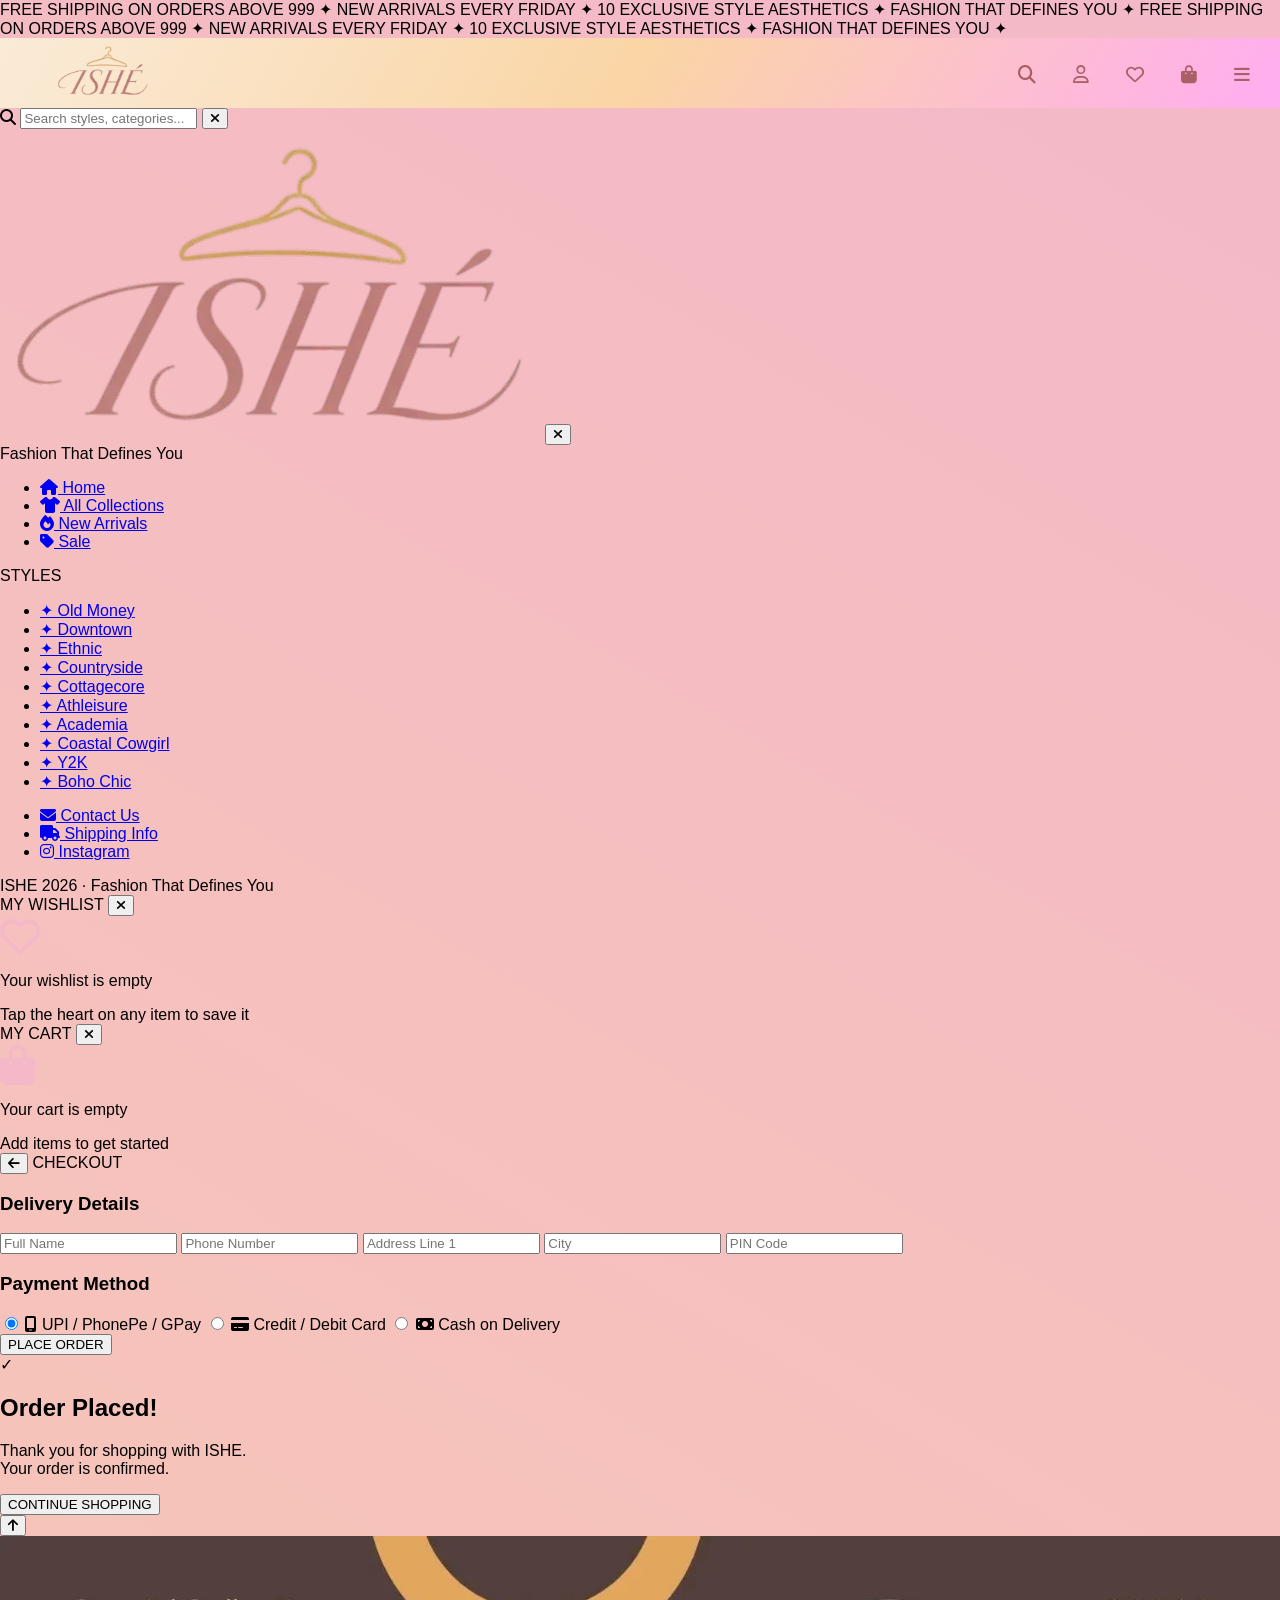
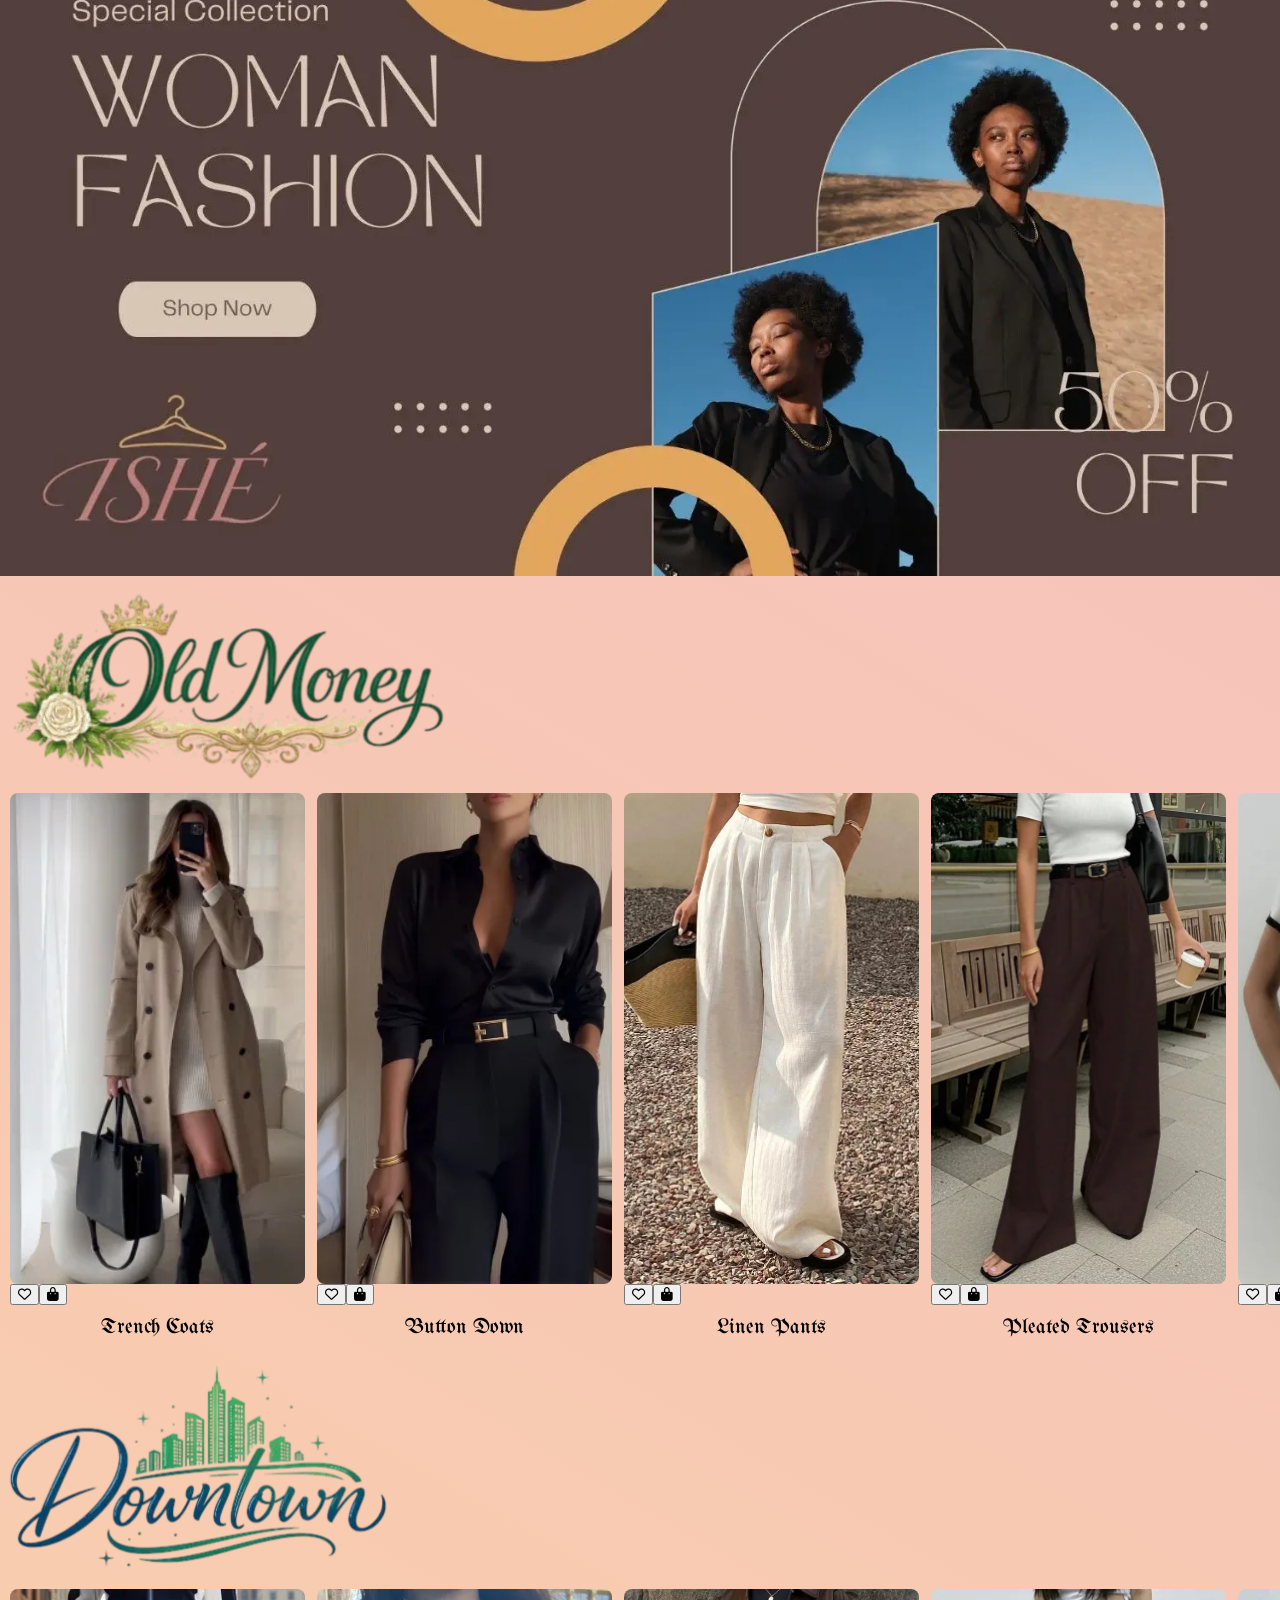
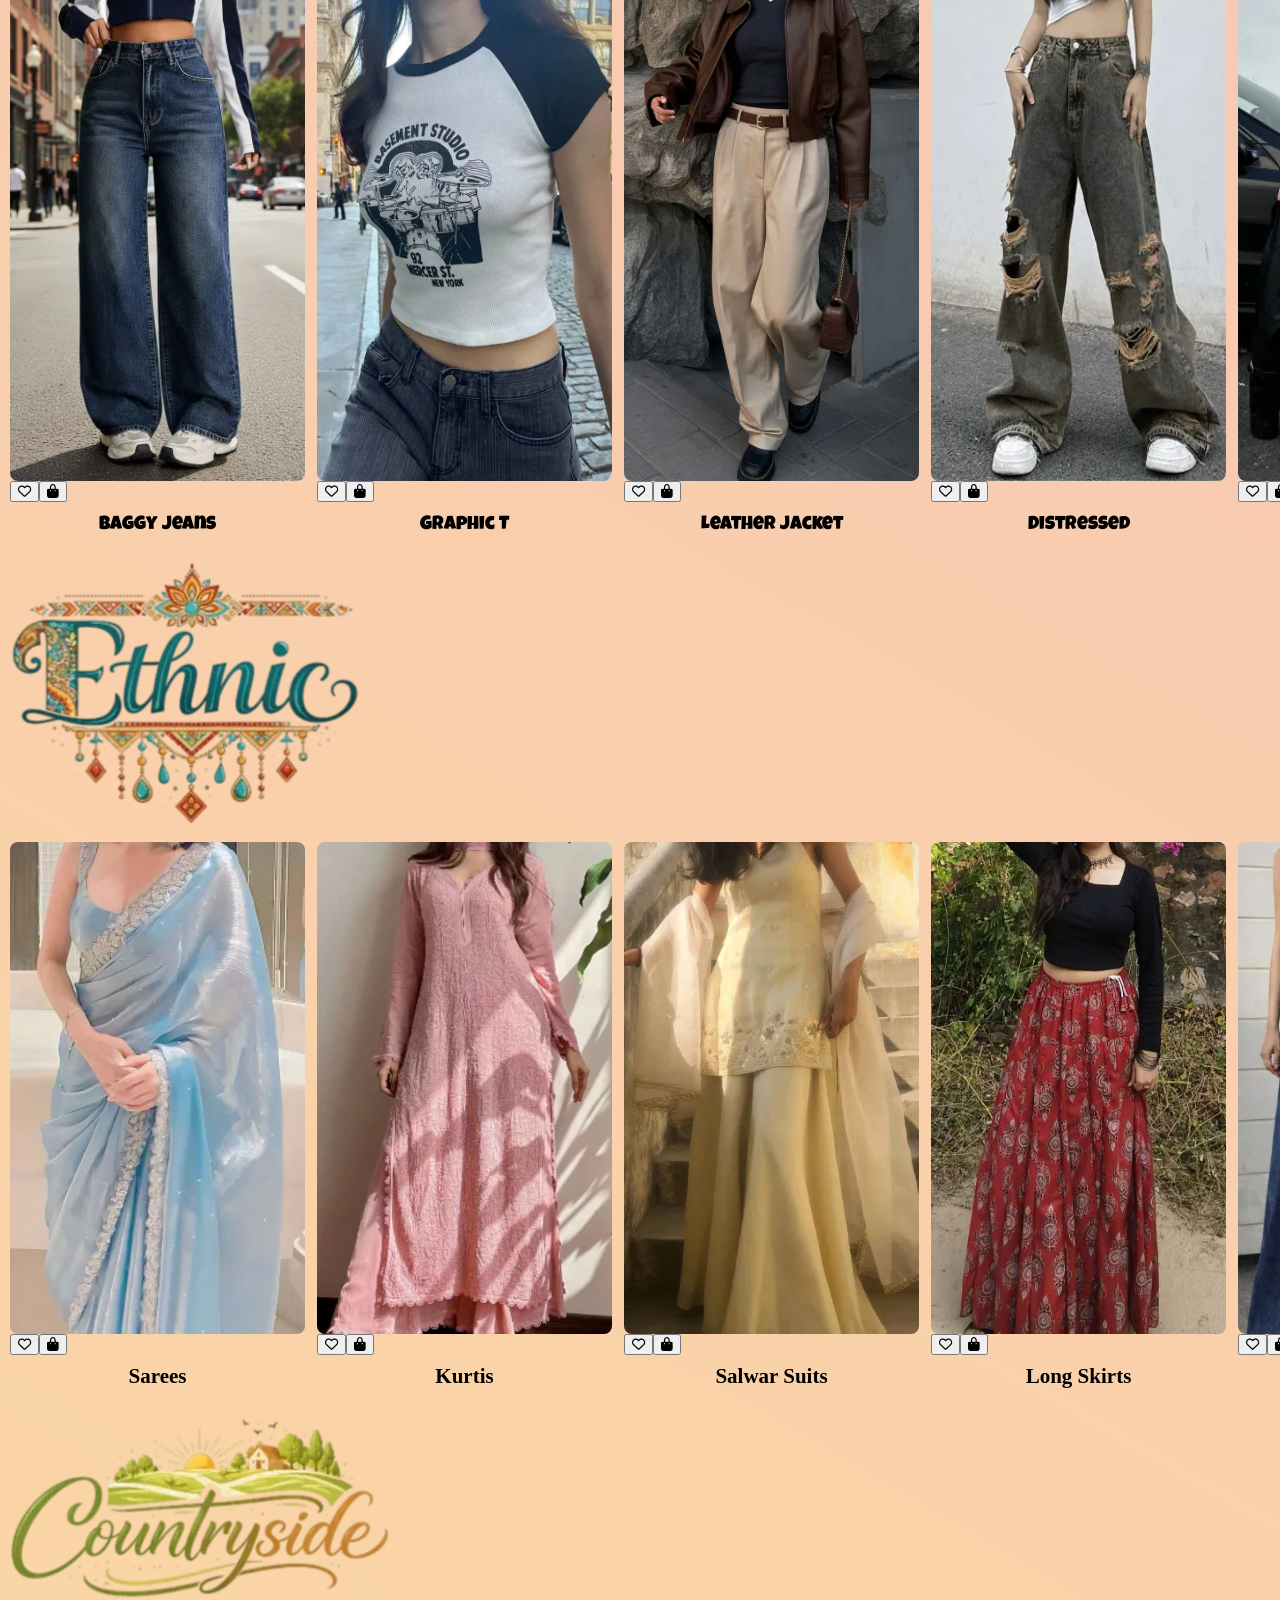
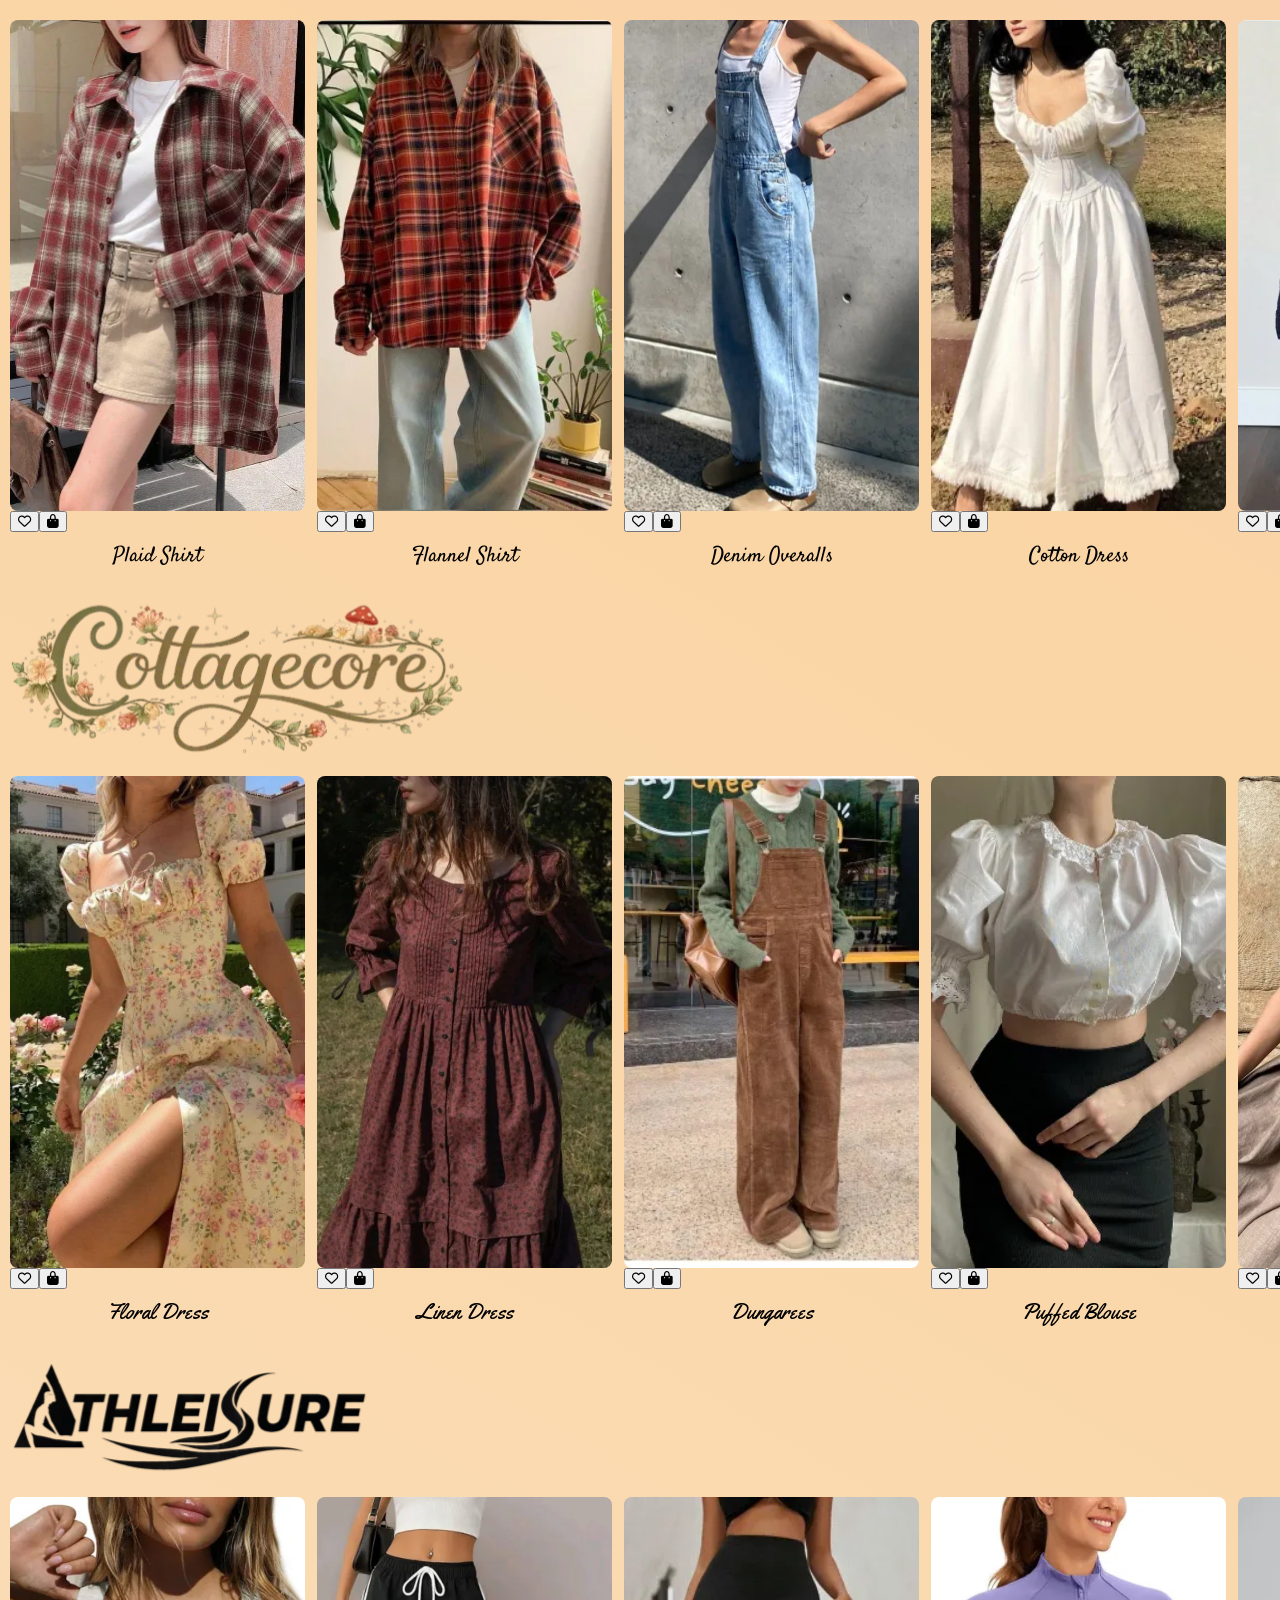
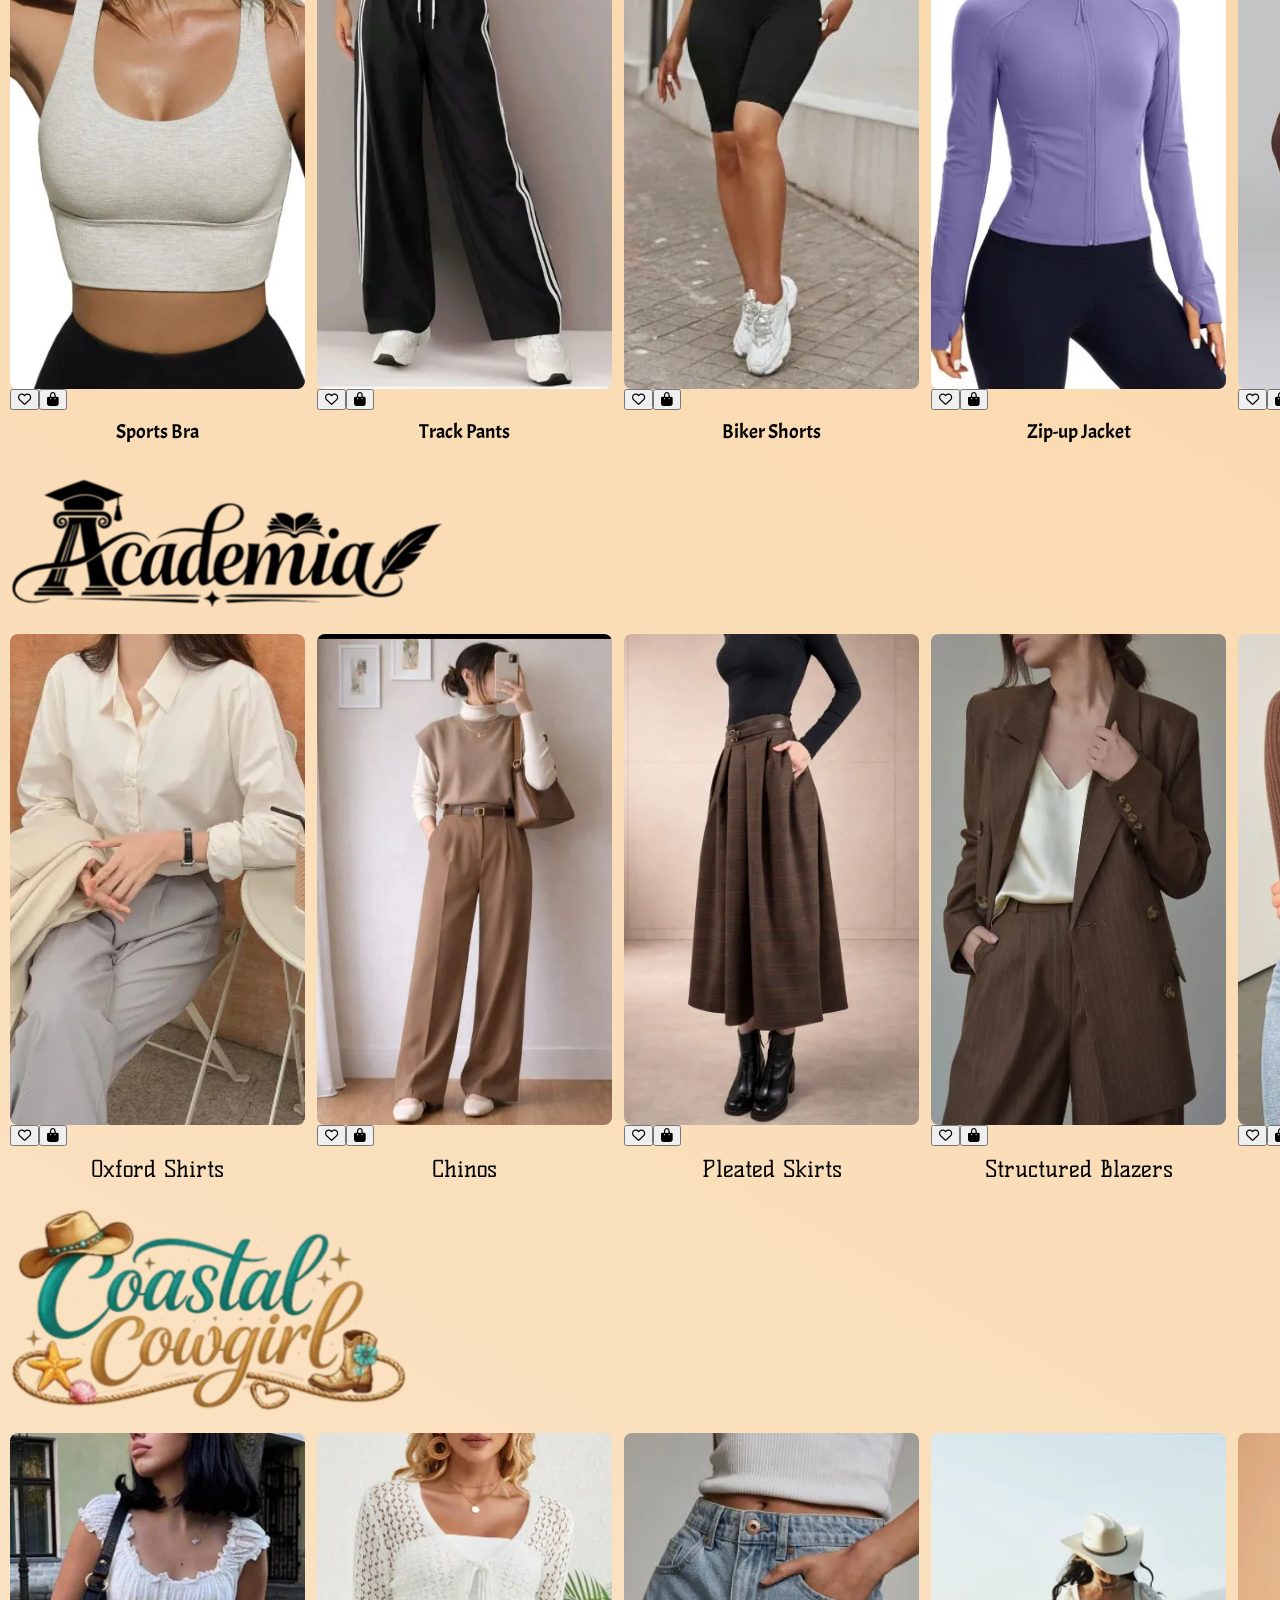
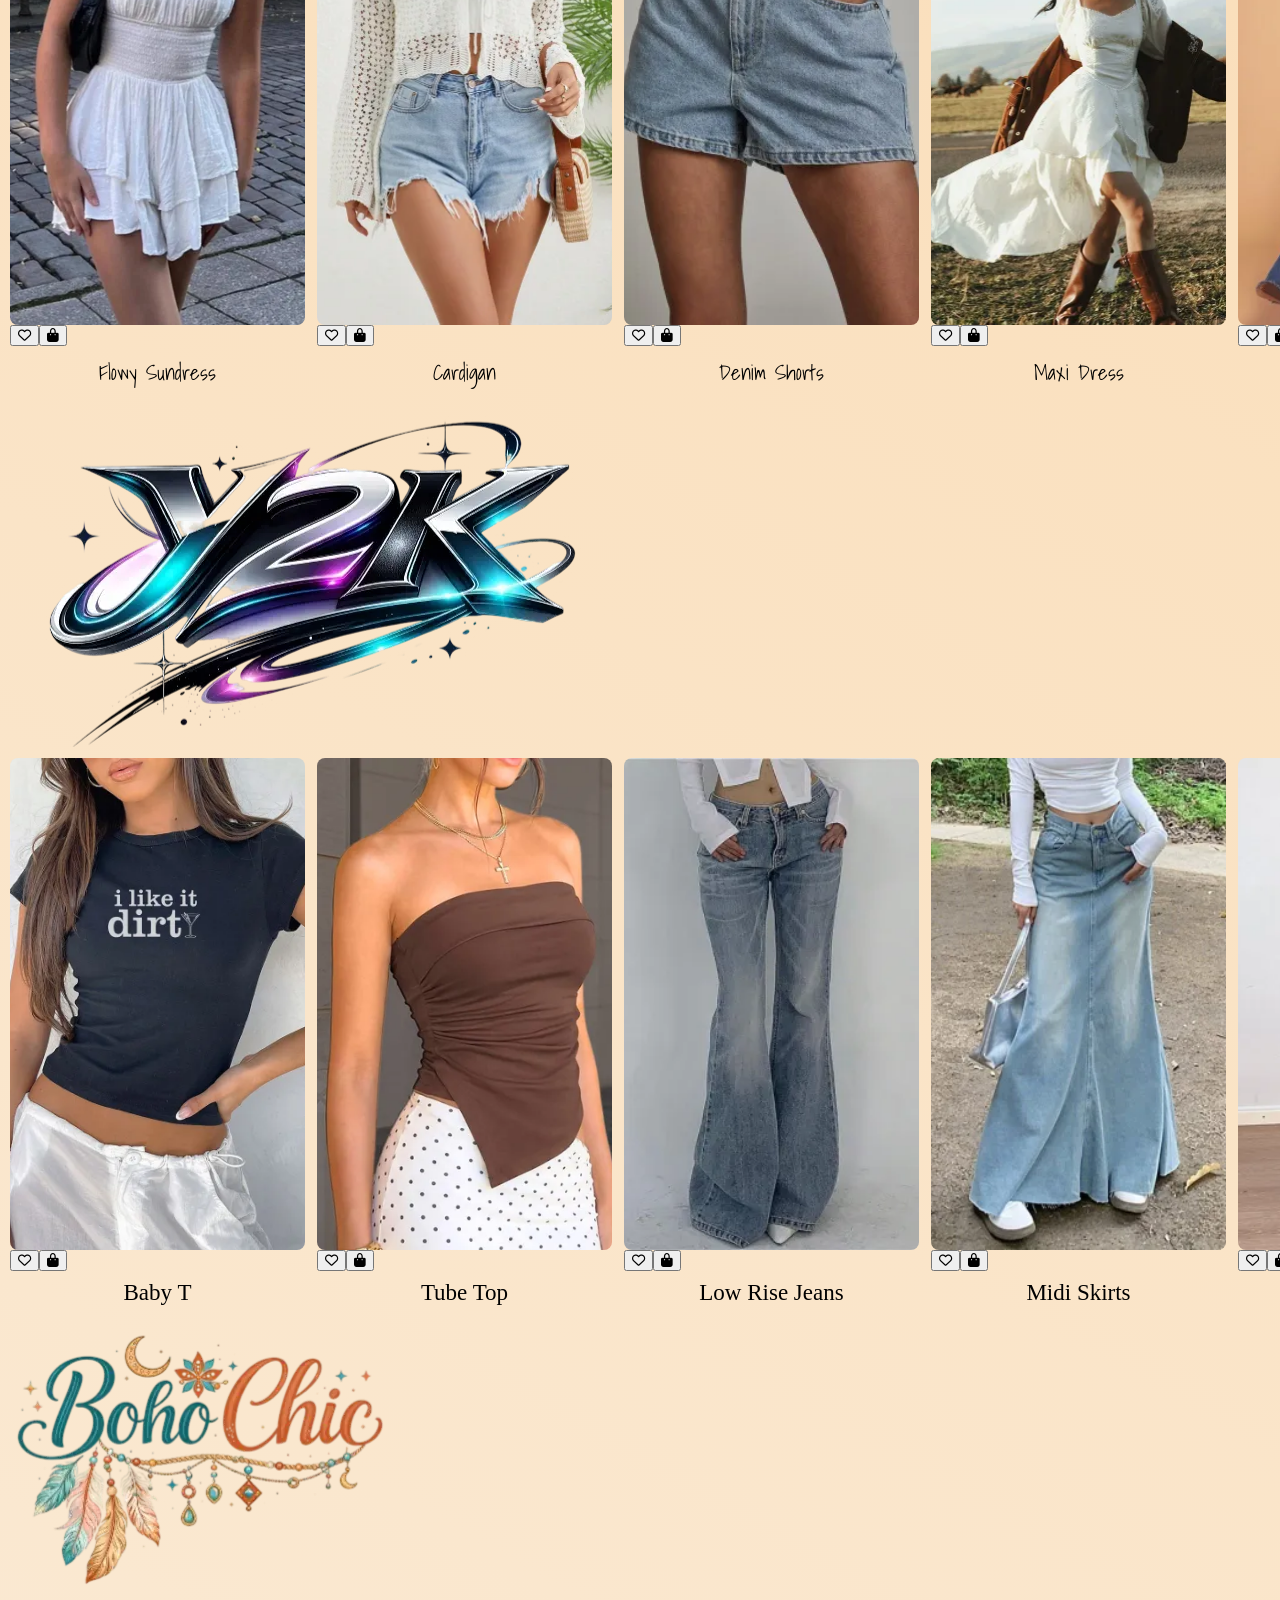
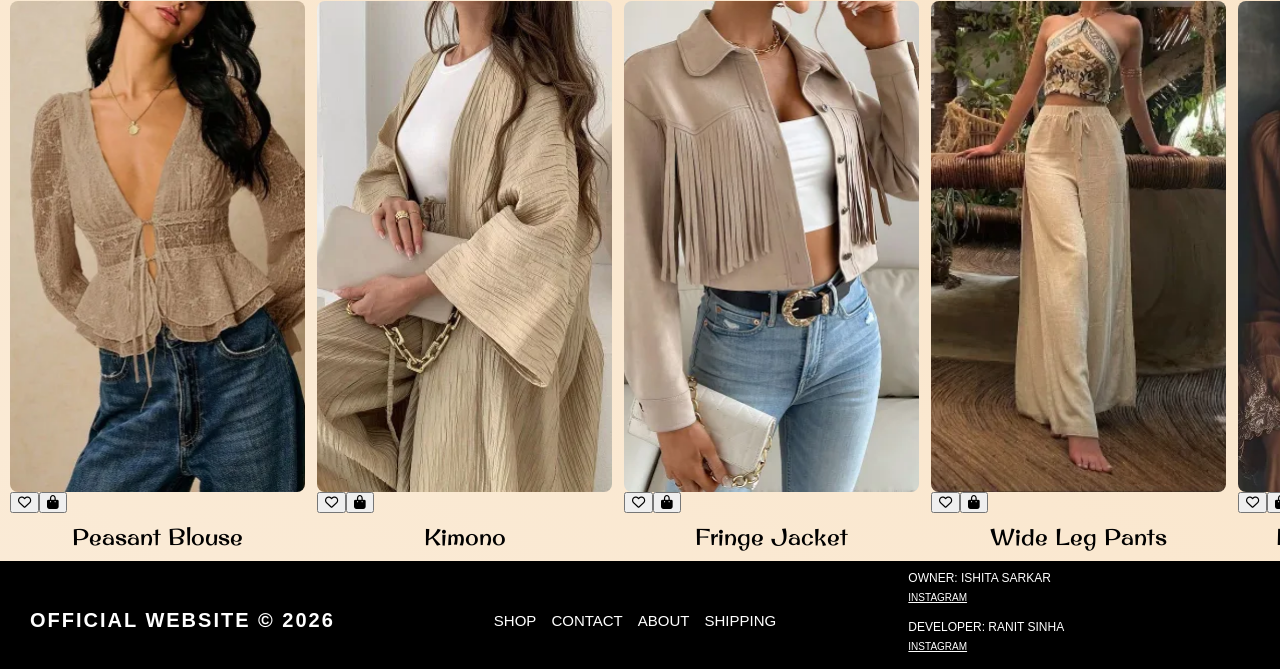
==== commit dedaf08a: "Updated website structure" ====
--- a/index.html
+++ b/index.html
@@ -1,232 +1,398 @@
 <!DOCTYPE html>
 <html lang="en">
-
 <head>
-
 <title>ISHÉ</title>
 <meta charset="UTF-8">
 <meta name="viewport" content="width=device-width, initial-scale=1">
-
+<meta name="description" content="ISHÉ Clothing — Fashion That Defines You. Shop Old Money, Y2K, Ethnic, Cottagecore and more.">
+
+<!-- ═══ PWA — ANDROID ═══ -->
+<link rel="manifest" href="manifest.json">
+<meta name="theme-color" content="#fad5a5">
+<meta name="mobile-web-app-capable" content="yes">
+
+<!-- ═══ PWA — iOS / APPLE ═══ -->
+<meta name="apple-mobile-web-app-capable" content="yes">
+<meta name="apple-mobile-web-app-status-bar-style" content="default">
+<meta name="apple-mobile-web-app-title" content="ISHÉ">
+<!-- App icon for iOS home screen -->
+<link rel="apple-touch-icon" href="images/logobanner/icon-512.png">
+<!-- Splash screens for iOS (covers most common iPhone screen sizes) -->
+<link rel="apple-touch-startup-image" media="(device-width: 430px) and (device-height: 932px) and (-webkit-device-pixel-ratio: 3)" href="images/logobanner/splash.png">
+<link rel="apple-touch-startup-image" media="(device-width: 393px) and (device-height: 852px) and (-webkit-device-pixel-ratio: 3)" href="images/logobanner/splash.png">
+<link rel="apple-touch-startup-image" media="(device-width: 390px) and (device-height: 844px) and (-webkit-device-pixel-ratio: 3)" href="images/logobanner/splash.png">
+<link rel="apple-touch-startup-image" media="(device-width: 375px) and (device-height: 812px) and (-webkit-device-pixel-ratio: 3)" href="images/logobanner/splash.png">
+<link rel="apple-touch-startup-image" media="(device-width: 414px) and (device-height: 896px) and (-webkit-device-pixel-ratio: 2)" href="images/logobanner/splash.png">
+<link rel="apple-touch-startup-image" media="(device-width: 375px) and (device-height: 667px) and (-webkit-device-pixel-ratio: 2)" href="images/logobanner/splash.png">
+<!-- Fallback for all other iOS sizes -->
+<link rel="apple-touch-startup-image" href="images/logobanner/splash.png">
+
+<!-- ═══ FONTS — non-blocking ═══ -->
 <link rel="preconnect" href="https://fonts.googleapis.com">
 <link rel="preconnect" href="https://fonts.gstatic.com" crossorigin>
 <link rel="preload" as="style" href="https://fonts.googleapis.com/css2?family=Acme&family=Calligraffitti&family=Kelly+Slab&family=Luckiest+Guy&family=Original+Surfer&family=Permanent+Marker&family=Satisfy&family=Shadows+Into+Light&family=UnifrakturMaguntia&family=Yellowtail&display=swap">
 <link rel="stylesheet" media="print" onload="this.media='all'" href="https://fonts.googleapis.com/css2?family=Acme&family=Calligraffitti&family=Kelly+Slab&family=Luckiest+Guy&family=Original+Surfer&family=Permanent+Marker&family=Satisfy&family=Shadows+Into+Light&family=UnifrakturMaguntia&family=Yellowtail&display=swap">
-<noscript>
-  <link rel="stylesheet" href="https://fonts.googleapis.com/css2?family=Acme&family=Calligraffitti&family=Kelly+Slab&family=Luckiest+Guy&family=Original+Surfer&family=Permanent+Marker&family=Satisfy&family=Shadows+Into+Light&family=UnifrakturMaguntia&family=Yellowtail&display=swap">
-</noscript>
-
+<noscript><link rel="stylesheet" href="https://fonts.googleapis.com/css2?family=Acme&family=Calligraffitti&family=Kelly+Slab&family=Luckiest+Guy&family=Original+Surfer&family=Permanent+Marker&family=Satisfy&family=Shadows+Into+Light&family=UnifrakturMaguntia&family=Yellowtail&display=swap"></noscript>
+
+<!-- ═══ CSS ═══ -->
 <link rel="stylesheet" href="style.css">
 <link rel="stylesheet" href="responsive.css">
 
+<!-- ═══ FONT AWESOME — non-blocking ═══ -->
 <link rel="preload" as="style" href="https://cdnjs.cloudflare.com/ajax/libs/font-awesome/6.5.0/css/all.min.css">
 <link rel="stylesheet" media="print" onload="this.media='all'" href="https://cdnjs.cloudflare.com/ajax/libs/font-awesome/6.5.0/css/all.min.css">
-<noscript>
-  <link rel="stylesheet" href="https://cdnjs.cloudflare.com/ajax/libs/font-awesome/6.5.0/css/all.min.css">
-</noscript>
-
+<noscript><link rel="stylesheet" href="https://cdnjs.cloudflare.com/ajax/libs/font-awesome/6.5.0/css/all.min.css"></noscript>
 </head>
-
 <body>
 
-
+<!-- PRELOADER -->
 <div id="preloader">
   <div class="loader-content">
-    <img src="images/logobanner/logo2.webp" alt="ISHÉ" class="loader-logo">
-  </div>
-</div>
-
-
-<header class="navbar">
-
+    <img src="images/logobanner/logo2.webp" alt="ISHE" class="loader-logo">
+  </div>
+</div>
+
+<!-- ANNOUNCEMENT MARQUEE -->
+<div class="marquee-bar">
+  <div class="marquee-track">
+    <span>FREE SHIPPING ON ORDERS ABOVE 999</span>
+    <span class="mdot">✦</span>
+    <span>NEW ARRIVALS EVERY FRIDAY</span>
+    <span class="mdot">✦</span>
+    <span>10 EXCLUSIVE STYLE AESTHETICS</span>
+    <span class="mdot">✦</span>
+    <span>FASHION THAT DEFINES YOU</span>
+    <span class="mdot">✦</span>
+    <span>FREE SHIPPING ON ORDERS ABOVE 999</span>
+    <span class="mdot">✦</span>
+    <span>NEW ARRIVALS EVERY FRIDAY</span>
+    <span class="mdot">✦</span>
+    <span>10 EXCLUSIVE STYLE AESTHETICS</span>
+    <span class="mdot">✦</span>
+    <span>FASHION THAT DEFINES YOU</span>
+    <span class="mdot">✦</span>
+  </div>
+</div>
+
+<!-- NAVBAR -->
+<header class="navbar" id="navbar">
   <div class="nav-left">
     <div class="logo">
-
-
-      <img src="images/logobanner/ishelogo.webp" alt="ISHÉ" loading="eager">
-    </div>
-  </div>
-
+      <img src="images/logobanner/ishelogo.webp" alt="ISHE" loading="eager">
+    </div>
+  </div>
   <div class="nav-right">
-    <div class="nav-icon search"><i class="fa-solid fa-magnifying-glass"></i></div>
+    <div class="nav-icon search" id="searchToggle"><i class="fa-solid fa-magnifying-glass"></i></div>
     <div class="nav-icon user"><i class="fa-regular fa-user"></i></div>
-    <div class="nav-icon wishlist"><i class="fa-regular fa-heart"></i></div>
-    <div class="nav-icon cart"><i class="fa-solid fa-bag-shopping"></i></div>
-    <div class="nav-icon menu"><i class="fa-solid fa-bars"></i></div>
-  </div>
-
+    <div class="nav-icon wishlist" id="wishlistToggle">
+      <i class="fa-regular fa-heart"></i>
+      <span class="badge" id="wishlistBadge" style="display:none">0</span>
+    </div>
+    <div class="nav-icon cart" id="cartToggle">
+      <i class="fa-solid fa-bag-shopping"></i>
+      <span class="badge" id="cartBadge" style="display:none">0</span>
+    </div>
+    <div class="nav-icon menu" id="menuToggle"><i class="fa-solid fa-bars"></i></div>
+  </div>
 </header>
 
-
+<!-- SEARCH OVERLAY -->
+<div class="search-overlay" id="searchOverlay">
+  <div class="search-box">
+    <i class="fa-solid fa-magnifying-glass search-icon-inside"></i>
+    <input type="text" id="searchInput" placeholder="Search styles, categories..." autocomplete="off">
+    <button class="search-close" id="searchClose"><i class="fa-solid fa-xmark"></i></button>
+  </div>
+  <div class="search-results" id="searchResults"></div>
+</div>
+
+<!-- MENU OVERLAY + DRAWER -->
+<div class="menu-overlay" id="menuOverlay"></div>
+<nav class="menu-drawer" id="menuDrawer">
+  <div class="drawer-header">
+    <img src="images/logobanner/ishelogo.webp" alt="ISHE" class="drawer-logo">
+    <button class="drawer-close" id="drawerClose"><i class="fa-solid fa-xmark"></i></button>
+  </div>
+  <div class="drawer-tagline">Fashion That Defines You</div>
+  <ul class="drawer-nav">
+    <li><a href="#" class="drawer-link"><i class="fa-solid fa-house"></i> Home</a></li>
+    <li><a href="#" class="drawer-link"><i class="fa-solid fa-shirt"></i> All Collections</a></li>
+    <li><a href="#" class="drawer-link"><i class="fa-solid fa-fire"></i> New Arrivals</a></li>
+    <li><a href="#" class="drawer-link"><i class="fa-solid fa-tag"></i> Sale</a></li>
+  </ul>
+  <div class="drawer-divider"></div>
+  <div class="drawer-section-title">STYLES</div>
+  <ul class="drawer-styles">
+    <li><a href="#old-money-section">✦ Old Money</a></li>
+    <li><a href="#downtown-section">✦ Downtown</a></li>
+    <li><a href="#ethnic-section">✦ Ethnic</a></li>
+    <li><a href="#countryside-section">✦ Countryside</a></li>
+    <li><a href="#cottagecore-section">✦ Cottagecore</a></li>
+    <li><a href="#athleisure-section">✦ Athleisure</a></li>
+    <li><a href="#academia-section">✦ Academia</a></li>
+    <li><a href="#coastal-section">✦ Coastal Cowgirl</a></li>
+    <li><a href="#y2k-section">✦ Y2K</a></li>
+    <li><a href="#boho-section">✦ Boho Chic</a></li>
+  </ul>
+  <div class="drawer-divider"></div>
+  <ul class="drawer-nav">
+    <li><a href="#" class="drawer-link"><i class="fa-solid fa-envelope"></i> Contact Us</a></li>
+    <li><a href="#" class="drawer-link"><i class="fa-solid fa-truck"></i> Shipping Info</a></li>
+    <li><a href="#" class="drawer-link"><i class="fa-brands fa-instagram"></i> Instagram</a></li>
+  </ul>
+  <div class="drawer-footer">ISHE 2026 · Fashion That Defines You</div>
+</nav>
+
+<!-- WISHLIST DRAWER -->
+<div class="side-overlay" id="wishlistOverlay"></div>
+<div class="side-drawer wishlist-drawer" id="wishlistDrawer">
+  <div class="side-drawer-header">
+    <span>MY WISHLIST</span>
+    <button class="drawer-close" id="wishlistClose"><i class="fa-solid fa-xmark"></i></button>
+  </div>
+  <div class="side-drawer-body" id="wishlistBody">
+    <div class="empty-state">
+      <i class="fa-regular fa-heart" style="font-size:40px;color:#f4b8c8;margin-bottom:12px;display:block"></i>
+      <p>Your wishlist is empty</p>
+      <span>Tap the heart on any item to save it</span>
+    </div>
+  </div>
+</div>
+
+<!-- CART DRAWER -->
+<div class="side-overlay" id="cartOverlay"></div>
+<div class="side-drawer cart-drawer" id="cartDrawer">
+  <div class="side-drawer-header">
+    <span>MY CART</span>
+    <button class="drawer-close" id="cartClose"><i class="fa-solid fa-xmark"></i></button>
+  </div>
+  <div class="side-drawer-body" id="cartBody">
+    <div class="empty-state">
+      <i class="fa-solid fa-bag-shopping" style="font-size:40px;color:#f4b8c8;margin-bottom:12px;display:block"></i>
+      <p>Your cart is empty</p>
+      <span>Add items to get started</span>
+    </div>
+  </div>
+  <div class="cart-footer" id="cartFooter" style="display:none">
+    <div class="cart-total">
+      <span>TOTAL</span>
+      <span id="cartTotal">0</span>
+    </div>
+    <button class="checkout-btn" id="checkoutBtn">PROCEED TO CHECKOUT</button>
+  </div>
+</div>
+
+<!-- CHECKOUT PAGE -->
+<div class="checkout-overlay" id="checkoutOverlay">
+  <div class="checkout-page">
+    <div class="checkout-header">
+      <button class="back-btn" id="checkoutBack"><i class="fa-solid fa-arrow-left"></i></button>
+      <span>CHECKOUT</span>
+      <div></div>
+    </div>
+    <div class="checkout-body">
+      <div class="checkout-section">
+        <h3>Delivery Details</h3>
+        <input type="text" placeholder="Full Name" class="checkout-input">
+        <input type="tel" placeholder="Phone Number" class="checkout-input">
+        <input type="text" placeholder="Address Line 1" class="checkout-input">
+        <input type="text" placeholder="City" class="checkout-input">
+        <input type="text" placeholder="PIN Code" class="checkout-input">
+      </div>
+      <div class="checkout-section">
+        <h3>Payment Method</h3>
+        <div class="payment-options">
+          <label class="payment-option">
+            <input type="radio" name="payment" value="upi" checked>
+            <i class="fa-solid fa-mobile-screen"></i> UPI / PhonePe / GPay
+          </label>
+          <label class="payment-option">
+            <input type="radio" name="payment" value="card">
+            <i class="fa-solid fa-credit-card"></i> Credit / Debit Card
+          </label>
+          <label class="payment-option">
+            <input type="radio" name="payment" value="cod">
+            <i class="fa-solid fa-money-bill"></i> Cash on Delivery
+          </label>
+        </div>
+      </div>
+      <div class="checkout-section" id="checkoutSummary"></div>
+      <button class="place-order-btn" id="placeOrderBtn">PLACE ORDER</button>
+    </div>
+  </div>
+</div>
+
+<!-- ORDER SUCCESS -->
+<div class="success-overlay" id="successOverlay">
+  <div class="success-box">
+    <div class="success-icon">✓</div>
+    <h2>Order Placed!</h2>
+    <p>Thank you for shopping with ISHE.<br>Your order is confirmed.</p>
+    <div class="order-id" id="orderId"></div>
+    <button class="success-btn" id="successClose">CONTINUE SHOPPING</button>
+  </div>
+</div>
+
+<!-- TOAST -->
+<div class="toast" id="toast"></div>
+
+<!-- BACK TO TOP -->
+<button class="back-to-top" id="backToTop"><i class="fa-solid fa-arrow-up"></i></button>
+
+<!-- BANNER -->
 <section class="banner">
-  <div class="banner-wrapper">
-
-    <img src="images/logobanner/banner3.webp" loading="eager" fetchpriority="high" class="banner-slide active" alt="Banner">
+  <div class="banner-wrapper" id="bannerWrapper">
+    <img src="images/logobanner/banner3.webp" loading="eager" fetchpriority="high" class="banner-slide" alt="Banner">
     <img src="images/logobanner/banner1.webp" loading="lazy" class="banner-slide" alt="Banner">
     <img src="images/logobanner/banner2.webp" loading="lazy" class="banner-slide" alt="Banner">
     <img src="images/logobanner/banner4.webp" loading="lazy" class="banner-slide" alt="Banner">
   </div>
-</section>
-
+  <div class="banner-dots" id="bannerDots">
+    <span class="bdot active" data-i="0"></span>
+    <span class="bdot" data-i="1"></span>
+    <span class="bdot" data-i="2"></span>
+    <span class="bdot" data-i="3"></span>
+  </div>
+</section>
 
 <!-- OLD MONEY -->
-<section class="product-section old-money">
-  <h2 class="section-title">
-    <img src="images/logobanner/oldmoney.webp" alt="Old Money" class="section-title" loading="lazy">
-  </h2>
-  <div class="product-slider">
-    <div class="product-card"><img src="images/oldmoney/a1.webp" alt="Trench Coats" loading="lazy"><p>Trench Coats</p></div>
-    <div class="product-card"><img src="images/oldmoney/a2.webp" alt="Button Down" loading="lazy"><p>Button Down</p></div>
-    <div class="product-card"><img src="images/oldmoney/a3.webp" alt="Linen Pants" loading="lazy"><p>Linen Pants</p></div>
-    <div class="product-card"><img src="images/oldmoney/a4.webp" alt="Pleated Trousers" loading="lazy"><p>Pleated Trousers</p></div>
-    <div class="product-card"><img src="images/oldmoney/a5.webp" alt="Polo Shirts" loading="lazy"><p>Polo Shirts</p></div>
-    <div class="product-card"><img src="images/oldmoney/a6.webp" alt="Cashmere Sweater" loading="lazy"><p>Cashmere Sweater</p></div>
+<section class="product-section old-money reveal" id="old-money-section">
+  <h2 class="section-title"><img src="images/logobanner/oldmoney.webp" alt="Old Money" class="section-title-img" loading="lazy"></h2>
+  <div class="product-slider">
+    <div class="product-card" data-name="Trench Coats" data-category="Old Money" data-price="2499"><img src="images/oldmoney/a1.webp" alt="Trench Coats" loading="lazy"><div class="card-actions"><button class="wish-btn"><i class="fa-regular fa-heart"></i></button><button class="cart-add-btn"><i class="fa-solid fa-bag-shopping"></i></button></div><p>Trench Coats</p></div>
+    <div class="product-card" data-name="Button Down" data-category="Old Money" data-price="1299"><img src="images/oldmoney/a2.webp" alt="Button Down" loading="lazy"><div class="card-actions"><button class="wish-btn"><i class="fa-regular fa-heart"></i></button><button class="cart-add-btn"><i class="fa-solid fa-bag-shopping"></i></button></div><p>Button Down</p></div>
+    <div class="product-card" data-name="Linen Pants" data-category="Old Money" data-price="1599"><img src="images/oldmoney/a3.webp" alt="Linen Pants" loading="lazy"><div class="card-actions"><button class="wish-btn"><i class="fa-regular fa-heart"></i></button><button class="cart-add-btn"><i class="fa-solid fa-bag-shopping"></i></button></div><p>Linen Pants</p></div>
+    <div class="product-card" data-name="Pleated Trousers" data-category="Old Money" data-price="1799"><img src="images/oldmoney/a4.webp" alt="Pleated Trousers" loading="lazy"><div class="card-actions"><button class="wish-btn"><i class="fa-regular fa-heart"></i></button><button class="cart-add-btn"><i class="fa-solid fa-bag-shopping"></i></button></div><p>Pleated Trousers</p></div>
+    <div class="product-card" data-name="Polo Shirts" data-category="Old Money" data-price="999"><img src="images/oldmoney/a5.webp" alt="Polo Shirts" loading="lazy"><div class="card-actions"><button class="wish-btn"><i class="fa-regular fa-heart"></i></button><button class="cart-add-btn"><i class="fa-solid fa-bag-shopping"></i></button></div><p>Polo Shirts</p></div>
+    <div class="product-card" data-name="Cashmere Sweater" data-category="Old Money" data-price="2999"><img src="images/oldmoney/a6.webp" alt="Cashmere Sweater" loading="lazy"><div class="card-actions"><button class="wish-btn"><i class="fa-regular fa-heart"></i></button><button class="cart-add-btn"><i class="fa-solid fa-bag-shopping"></i></button></div><p>Cashmere Sweater</p></div>
   </div>
 </section>
 
 <!-- DOWNTOWN -->
-<section class="product-section downtown">
-  <h2 class="section-title">
-    <img src="images/logobanner/downtown.webp" alt="Downtown" class="section-title" loading="lazy">
-  </h2>
-  <div class="product-slider">
-    <div class="product-card"><img src="images/downtown/b1.webp" alt="Baggy Jeans" loading="lazy"><p>Baggy Jeans</p></div>
-    <div class="product-card"><img src="images/downtown/b2.webp" alt="Graphic T" loading="lazy"><p>Graphic T</p></div>
-    <div class="product-card"><img src="images/downtown/b3.webp" alt="Leather Jackets" loading="lazy"><p>Leather Jackets</p></div>
-    <div class="product-card"><img src="images/downtown/b4.webp" alt="Distressed" loading="lazy"><p>Distressed</p></div>
-    <div class="product-card"><img src="images/downtown/b5.webp" alt="Mini Skirts" loading="lazy"><p>Mini Skirts</p></div>
-    <div class="product-card"><img src="images/downtown/b6.webp" alt="Oversized Blazer" loading="lazy"><p>Oversized Blazer</p></div>
+<section class="product-section downtown reveal" id="downtown-section">
+  <h2 class="section-title"><img src="images/logobanner/downtown.webp" alt="Downtown" class="section-title-img" loading="lazy"></h2>
+  <div class="product-slider">
+    <div class="product-card" data-name="Baggy Jeans" data-category="Downtown" data-price="1899"><img src="images/downtown/b1.webp" alt="Baggy Jeans" loading="lazy"><div class="card-actions"><button class="wish-btn"><i class="fa-regular fa-heart"></i></button><button class="cart-add-btn"><i class="fa-solid fa-bag-shopping"></i></button></div><p>Baggy Jeans</p></div>
+    <div class="product-card" data-name="Graphic T" data-category="Downtown" data-price="799"><img src="images/downtown/b2.webp" alt="Graphic T" loading="lazy"><div class="card-actions"><button class="wish-btn"><i class="fa-regular fa-heart"></i></button><button class="cart-add-btn"><i class="fa-solid fa-bag-shopping"></i></button></div><p>Graphic T</p></div>
+    <div class="product-card" data-name="Leather Jacket" data-category="Downtown" data-price="3499"><img src="images/downtown/b3.webp" alt="Leather Jacket" loading="lazy"><div class="card-actions"><button class="wish-btn"><i class="fa-regular fa-heart"></i></button><button class="cart-add-btn"><i class="fa-solid fa-bag-shopping"></i></button></div><p>Leather Jacket</p></div>
+    <div class="product-card" data-name="Distressed" data-category="Downtown" data-price="1499"><img src="images/downtown/b4.webp" alt="Distressed" loading="lazy"><div class="card-actions"><button class="wish-btn"><i class="fa-regular fa-heart"></i></button><button class="cart-add-btn"><i class="fa-solid fa-bag-shopping"></i></button></div><p>Distressed</p></div>
+    <div class="product-card" data-name="Mini Skirts" data-category="Downtown" data-price="999"><img src="images/downtown/b5.webp" alt="Mini Skirts" loading="lazy"><div class="card-actions"><button class="wish-btn"><i class="fa-regular fa-heart"></i></button><button class="cart-add-btn"><i class="fa-solid fa-bag-shopping"></i></button></div><p>Mini Skirts</p></div>
+    <div class="product-card" data-name="Oversized Blazer" data-category="Downtown" data-price="2299"><img src="images/downtown/b6.webp" alt="Oversized Blazer" loading="lazy"><div class="card-actions"><button class="wish-btn"><i class="fa-regular fa-heart"></i></button><button class="cart-add-btn"><i class="fa-solid fa-bag-shopping"></i></button></div><p>Oversized Blazer</p></div>
   </div>
 </section>
 
 <!-- ETHNIC -->
-<section class="product-section ethnic">
-  <h2 class="section-title">
-    <img src="images/logobanner/ethnic.webp" alt="Ethnic" class="section-title" loading="lazy">
-  </h2>
-  <div class="product-slider">
-    <div class="product-card"><img src="images/ethnic/c1.webp" alt="Sarees" loading="lazy"><p>Sarees</p></div>
-    <div class="product-card"><img src="images/ethnic/c2.webp" alt="Kurtis" loading="lazy"><p>Kurtis</p></div>
-    <div class="product-card"><img src="images/ethnic/c3.webp" alt="Salwar Suits" loading="lazy"><p>Salwar Suits</p></div>
-    <div class="product-card"><img src="images/ethnic/c4.webp" alt="Long Skirts" loading="lazy"><p>Long Skirts</p></div>
-    <div class="product-card"><img src="images/ethnic/c5.webp" alt="Ethnic Tops" loading="lazy"><p>Ethnic Tops</p></div>
-    <div class="product-card"><img src="images/ethnic/c6.webp" alt="Sharara" loading="lazy"><p>Sharara</p></div>
+<section class="product-section ethnic reveal" id="ethnic-section">
+  <h2 class="section-title"><img src="images/logobanner/ethnic.webp" alt="Ethnic" class="section-title-img" loading="lazy"></h2>
+  <div class="product-slider">
+    <div class="product-card" data-name="Sarees" data-category="Ethnic" data-price="1999"><img src="images/ethnic/c1.webp" alt="Sarees" loading="lazy"><div class="card-actions"><button class="wish-btn"><i class="fa-regular fa-heart"></i></button><button class="cart-add-btn"><i class="fa-solid fa-bag-shopping"></i></button></div><p>Sarees</p></div>
+    <div class="product-card" data-name="Kurtis" data-category="Ethnic" data-price="899"><img src="images/ethnic/c2.webp" alt="Kurtis" loading="lazy"><div class="card-actions"><button class="wish-btn"><i class="fa-regular fa-heart"></i></button><button class="cart-add-btn"><i class="fa-solid fa-bag-shopping"></i></button></div><p>Kurtis</p></div>
+    <div class="product-card" data-name="Salwar Suits" data-category="Ethnic" data-price="1599"><img src="images/ethnic/c3.webp" alt="Salwar Suits" loading="lazy"><div class="card-actions"><button class="wish-btn"><i class="fa-regular fa-heart"></i></button><button class="cart-add-btn"><i class="fa-solid fa-bag-shopping"></i></button></div><p>Salwar Suits</p></div>
+    <div class="product-card" data-name="Long Skirts" data-category="Ethnic" data-price="1199"><img src="images/ethnic/c4.webp" alt="Long Skirts" loading="lazy"><div class="card-actions"><button class="wish-btn"><i class="fa-regular fa-heart"></i></button><button class="cart-add-btn"><i class="fa-solid fa-bag-shopping"></i></button></div><p>Long Skirts</p></div>
+    <div class="product-card" data-name="Ethnic Tops" data-category="Ethnic" data-price="799"><img src="images/ethnic/c5.webp" alt="Ethnic Tops" loading="lazy"><div class="card-actions"><button class="wish-btn"><i class="fa-regular fa-heart"></i></button><button class="cart-add-btn"><i class="fa-solid fa-bag-shopping"></i></button></div><p>Ethnic Tops</p></div>
+    <div class="product-card" data-name="Sharara" data-category="Ethnic" data-price="1899"><img src="images/ethnic/c6.webp" alt="Sharara" loading="lazy"><div class="card-actions"><button class="wish-btn"><i class="fa-regular fa-heart"></i></button><button class="cart-add-btn"><i class="fa-solid fa-bag-shopping"></i></button></div><p>Sharara</p></div>
   </div>
 </section>
 
 <!-- COUNTRYSIDE -->
-<section class="product-section countryside">
-  <h2 class="section-title">
-    <img src="images/logobanner/countryside.webp" alt="Countryside" class="section-title" loading="lazy">
-  </h2>
-  <div class="product-slider">
-    <div class="product-card"><img src="images/countryside/d1.webp" alt="Plaid Shirt" loading="lazy"><p>Plaid Shirt</p></div>
-    <div class="product-card"><img src="images/countryside/d2.webp" alt="Flannel Shirt" loading="lazy"><p>Flannel Shirt</p></div>
-    <div class="product-card"><img src="images/countryside/d3.webp" alt="Denim Overalls" loading="lazy"><p>Denim Overalls</p></div>
-    <div class="product-card"><img src="images/countryside/d4.webp" alt="Cotton Dress" loading="lazy"><p>Cotton Dress</p></div>
-    <div class="product-card"><img src="images/countryside/d5.webp" alt="Knit Sweater" loading="lazy"><p>Knit Sweater</p></div>
-    <div class="product-card"><img src="images/countryside/d6.webp" alt="Linen Blouse" loading="lazy"><p>Linen Blouse</p></div>
+<section class="product-section countryside reveal" id="countryside-section">
+  <h2 class="section-title"><img src="images/logobanner/countryside.webp" alt="Countryside" class="section-title-img" loading="lazy"></h2>
+  <div class="product-slider">
+    <div class="product-card" data-name="Plaid Shirt" data-category="Countryside" data-price="1099"><img src="images/countryside/d1.webp" alt="Plaid Shirt" loading="lazy"><div class="card-actions"><button class="wish-btn"><i class="fa-regular fa-heart"></i></button><button class="cart-add-btn"><i class="fa-solid fa-bag-shopping"></i></button></div><p>Plaid Shirt</p></div>
+    <div class="product-card" data-name="Flannel Shirt" data-category="Countryside" data-price="999"><img src="images/countryside/d2.webp" alt="Flannel Shirt" loading="lazy"><div class="card-actions"><button class="wish-btn"><i class="fa-regular fa-heart"></i></button><button class="cart-add-btn"><i class="fa-solid fa-bag-shopping"></i></button></div><p>Flannel Shirt</p></div>
+    <div class="product-card" data-name="Denim Overalls" data-category="Countryside" data-price="1799"><img src="images/countryside/d3.webp" alt="Denim Overalls" loading="lazy"><div class="card-actions"><button class="wish-btn"><i class="fa-regular fa-heart"></i></button><button class="cart-add-btn"><i class="fa-solid fa-bag-shopping"></i></button></div><p>Denim Overalls</p></div>
+    <div class="product-card" data-name="Cotton Dress" data-category="Countryside" data-price="1399"><img src="images/countryside/d4.webp" alt="Cotton Dress" loading="lazy"><div class="card-actions"><button class="wish-btn"><i class="fa-regular fa-heart"></i></button><button class="cart-add-btn"><i class="fa-solid fa-bag-shopping"></i></button></div><p>Cotton Dress</p></div>
+    <div class="product-card" data-name="Knit Sweater" data-category="Countryside" data-price="1699"><img src="images/countryside/d5.webp" alt="Knit Sweater" loading="lazy"><div class="card-actions"><button class="wish-btn"><i class="fa-regular fa-heart"></i></button><button class="cart-add-btn"><i class="fa-solid fa-bag-shopping"></i></button></div><p>Knit Sweater</p></div>
+    <div class="product-card" data-name="Linen Blouse" data-category="Countryside" data-price="1199"><img src="images/countryside/d6.webp" alt="Linen Blouse" loading="lazy"><div class="card-actions"><button class="wish-btn"><i class="fa-regular fa-heart"></i></button><button class="cart-add-btn"><i class="fa-solid fa-bag-shopping"></i></button></div><p>Linen Blouse</p></div>
   </div>
 </section>
 
 <!-- COTTAGECORE -->
-<section class="product-section cottagecore">
-  <h2 class="section-title">
-    <img src="images/logobanner/cottagecore.webp" alt="Cottagecore" class="section-title" loading="lazy">
-  </h2>
-  <div class="product-slider">
-    <div class="product-card"><img src="images/cottagecore/e1.webp" alt="Floral Dress" loading="lazy"><p>Floral Dress</p></div>
-    <div class="product-card"><img src="images/cottagecore/e2.webp" alt="Linen Dress" loading="lazy"><p>Linen Dress</p></div>
-    <div class="product-card"><img src="images/cottagecore/e3.webp" alt="Dungarees" loading="lazy"><p>Dungarees</p></div>
-    <div class="product-card"><img src="images/cottagecore/e4.webp" alt="Puffed Blouse" loading="lazy"><p>Puffed Blouse</p></div>
-    <div class="product-card"><img src="images/cottagecore/e5.webp" alt="Vintage Corsets" loading="lazy"><p>Vintage Corsets</p></div>
-    <div class="product-card"><img src="images/cottagecore/e6.webp" alt="Crochet Cardigan" loading="lazy"><p>Crochet Cardigan</p></div>
+<section class="product-section cottagecore reveal" id="cottagecore-section">
+  <h2 class="section-title"><img src="images/logobanner/cottagecore.webp" alt="Cottagecore" class="section-title-img" loading="lazy"></h2>
+  <div class="product-slider">
+    <div class="product-card" data-name="Floral Dress" data-category="Cottagecore" data-price="1599"><img src="images/cottagecore/e1.webp" alt="Floral Dress" loading="lazy"><div class="card-actions"><button class="wish-btn"><i class="fa-regular fa-heart"></i></button><button class="cart-add-btn"><i class="fa-solid fa-bag-shopping"></i></button></div><p>Floral Dress</p></div>
+    <div class="product-card" data-name="Linen Dress" data-category="Cottagecore" data-price="1799"><img src="images/cottagecore/e2.webp" alt="Linen Dress" loading="lazy"><div class="card-actions"><button class="wish-btn"><i class="fa-regular fa-heart"></i></button><button class="cart-add-btn"><i class="fa-solid fa-bag-shopping"></i></button></div><p>Linen Dress</p></div>
+    <div class="product-card" data-name="Dungarees" data-category="Cottagecore" data-price="1499"><img src="images/cottagecore/e3.webp" alt="Dungarees" loading="lazy"><div class="card-actions"><button class="wish-btn"><i class="fa-regular fa-heart"></i></button><button class="cart-add-btn"><i class="fa-solid fa-bag-shopping"></i></button></div><p>Dungarees</p></div>
+    <div class="product-card" data-name="Puffed Blouse" data-category="Cottagecore" data-price="1099"><img src="images/cottagecore/e4.webp" alt="Puffed Blouse" loading="lazy"><div class="card-actions"><button class="wish-btn"><i class="fa-regular fa-heart"></i></button><button class="cart-add-btn"><i class="fa-solid fa-bag-shopping"></i></button></div><p>Puffed Blouse</p></div>
+    <div class="product-card" data-name="Vintage Corsets" data-category="Cottagecore" data-price="1899"><img src="images/cottagecore/e5.webp" alt="Vintage Corsets" loading="lazy"><div class="card-actions"><button class="wish-btn"><i class="fa-regular fa-heart"></i></button><button class="cart-add-btn"><i class="fa-solid fa-bag-shopping"></i></button></div><p>Vintage Corsets</p></div>
+    <div class="product-card" data-name="Crochet Cardigan" data-category="Cottagecore" data-price="1399"><img src="images/cottagecore/e6.webp" alt="Crochet Cardigan" loading="lazy"><div class="card-actions"><button class="wish-btn"><i class="fa-regular fa-heart"></i></button><button class="cart-add-btn"><i class="fa-solid fa-bag-shopping"></i></button></div><p>Crochet Cardigan</p></div>
   </div>
 </section>
 
 <!-- ATHLEISURE -->
-<section class="product-section athleisure">
-  <h2 class="section-title">
-    <img src="images/logobanner/athleisure.webp" alt="Athleisure" class="section-title" loading="lazy">
-  </h2>
-  <div class="product-slider">
-    <div class="product-card"><img src="images/athleisure/f1.webp" alt="Sports Bra" loading="lazy"><p>Sports Bra</p></div>
-    <div class="product-card"><img src="images/athleisure/f2.webp" alt="Track Pants" loading="lazy"><p>Track Pants</p></div>
-    <div class="product-card"><img src="images/athleisure/f3.webp" alt="Biker Shorts" loading="lazy"><p>Biker Shorts</p></div>
-    <div class="product-card"><img src="images/athleisure/f4.webp" alt="Zip-up Jacket" loading="lazy"><p>Zip-up Jacket</p></div>
-    <div class="product-card"><img src="images/athleisure/f5.webp" alt="Leggings" loading="lazy"><p>Leggings</p></div>
-    <div class="product-card"><img src="images/athleisure/f6.webp" alt="Athletic Shorts" loading="lazy"><p>Athletic Shorts</p></div>
+<section class="product-section athleisure reveal" id="athleisure-section">
+  <h2 class="section-title"><img src="images/logobanner/athleisure.webp" alt="Athleisure" class="section-title-img" loading="lazy"></h2>
+  <div class="product-slider">
+    <div class="product-card" data-name="Sports Bra" data-category="Athleisure" data-price="799"><img src="images/athleisure/f1.webp" alt="Sports Bra" loading="lazy"><div class="card-actions"><button class="wish-btn"><i class="fa-regular fa-heart"></i></button><button class="cart-add-btn"><i class="fa-solid fa-bag-shopping"></i></button></div><p>Sports Bra</p></div>
+    <div class="product-card" data-name="Track Pants" data-category="Athleisure" data-price="999"><img src="images/athleisure/f2.webp" alt="Track Pants" loading="lazy"><div class="card-actions"><button class="wish-btn"><i class="fa-regular fa-heart"></i></button><button class="cart-add-btn"><i class="fa-solid fa-bag-shopping"></i></button></div><p>Track Pants</p></div>
+    <div class="product-card" data-name="Biker Shorts" data-category="Athleisure" data-price="699"><img src="images/athleisure/f3.webp" alt="Biker Shorts" loading="lazy"><div class="card-actions"><button class="wish-btn"><i class="fa-regular fa-heart"></i></button><button class="cart-add-btn"><i class="fa-solid fa-bag-shopping"></i></button></div><p>Biker Shorts</p></div>
+    <div class="product-card" data-name="Zip-up Jacket" data-category="Athleisure" data-price="1599"><img src="images/athleisure/f4.webp" alt="Zip-up Jacket" loading="lazy"><div class="card-actions"><button class="wish-btn"><i class="fa-regular fa-heart"></i></button><button class="cart-add-btn"><i class="fa-solid fa-bag-shopping"></i></button></div><p>Zip-up Jacket</p></div>
+    <div class="product-card" data-name="Leggings" data-category="Athleisure" data-price="899"><img src="images/athleisure/f5.webp" alt="Leggings" loading="lazy"><div class="card-actions"><button class="wish-btn"><i class="fa-regular fa-heart"></i></button><button class="cart-add-btn"><i class="fa-solid fa-bag-shopping"></i></button></div><p>Leggings</p></div>
+    <div class="product-card" data-name="Athletic Shorts" data-category="Athleisure" data-price="599"><img src="images/athleisure/f6.webp" alt="Athletic Shorts" loading="lazy"><div class="card-actions"><button class="wish-btn"><i class="fa-regular fa-heart"></i></button><button class="cart-add-btn"><i class="fa-solid fa-bag-shopping"></i></button></div><p>Athletic Shorts</p></div>
   </div>
 </section>
 
 <!-- ACADEMIA -->
-<section class="product-section academia">
-  <h2 class="section-title">
-    <img src="images/logobanner/academia.webp" alt="Academia" class="section-title" loading="lazy">
-  </h2>
-  <div class="product-slider">
-    <div class="product-card"><img src="images/academia/g1.webp" alt="Oxford Shirts" loading="lazy"><p>Oxford Shirts</p></div>
-    <div class="product-card"><img src="images/academia/g2.webp" alt="Chinos" loading="lazy"><p>Chinos</p></div>
-    <div class="product-card"><img src="images/academia/g3.webp" alt="Pleated Skirts" loading="lazy"><p>Pleated Skirts</p></div>
-    <div class="product-card"><img src="images/academia/g4.webp" alt="Structured Blazers" loading="lazy"><p>Structured Blazers</p></div>
-    <div class="product-card"><img src="images/academia/g5.webp" alt="Turtleneck Sweater" loading="lazy"><p>Turtleneck Sweater</p></div>
-    <div class="product-card"><img src="images/academia/g6.webp" alt="Sweater Vest" loading="lazy"><p>Sweater Vest</p></div>
+<section class="product-section academia reveal" id="academia-section">
+  <h2 class="section-title"><img src="images/logobanner/academia.webp" alt="Academia" class="section-title-img" loading="lazy"></h2>
+  <div class="product-slider">
+    <div class="product-card" data-name="Oxford Shirts" data-category="Academia" data-price="1199"><img src="images/academia/g1.webp" alt="Oxford Shirts" loading="lazy"><div class="card-actions"><button class="wish-btn"><i class="fa-regular fa-heart"></i></button><button class="cart-add-btn"><i class="fa-solid fa-bag-shopping"></i></button></div><p>Oxford Shirts</p></div>
+    <div class="product-card" data-name="Chinos" data-category="Academia" data-price="1399"><img src="images/academia/g2.webp" alt="Chinos" loading="lazy"><div class="card-actions"><button class="wish-btn"><i class="fa-regular fa-heart"></i></button><button class="cart-add-btn"><i class="fa-solid fa-bag-shopping"></i></button></div><p>Chinos</p></div>
+    <div class="product-card" data-name="Pleated Skirts" data-category="Academia" data-price="1099"><img src="images/academia/g3.webp" alt="Pleated Skirts" loading="lazy"><div class="card-actions"><button class="wish-btn"><i class="fa-regular fa-heart"></i></button><button class="cart-add-btn"><i class="fa-solid fa-bag-shopping"></i></button></div><p>Pleated Skirts</p></div>
+    <div class="product-card" data-name="Structured Blazer" data-category="Academia" data-price="2499"><img src="images/academia/g4.webp" alt="Structured Blazers" loading="lazy"><div class="card-actions"><button class="wish-btn"><i class="fa-regular fa-heart"></i></button><button class="cart-add-btn"><i class="fa-solid fa-bag-shopping"></i></button></div><p>Structured Blazers</p></div>
+    <div class="product-card" data-name="Turtleneck Sweater" data-category="Academia" data-price="1699"><img src="images/academia/g5.webp" alt="Turtleneck Sweater" loading="lazy"><div class="card-actions"><button class="wish-btn"><i class="fa-regular fa-heart"></i></button><button class="cart-add-btn"><i class="fa-solid fa-bag-shopping"></i></button></div><p>Turtleneck Sweater</p></div>
+    <div class="product-card" data-name="Sweater Vest" data-category="Academia" data-price="1299"><img src="images/academia/g6.webp" alt="Sweater Vest" loading="lazy"><div class="card-actions"><button class="wish-btn"><i class="fa-regular fa-heart"></i></button><button class="cart-add-btn"><i class="fa-solid fa-bag-shopping"></i></button></div><p>Sweater Vest</p></div>
   </div>
 </section>
 
 <!-- COASTAL COWGIRL -->
-<section class="product-section coastal-cowgirl">
-  <h2 class="section-title">
-    <img src="images/logobanner/coastalcowgirl.webp" alt="Coastal Cowgirl" class="section-title" loading="lazy">
-  </h2>
-  <div class="product-slider">
-    <div class="product-card"><img src="images/coastalcowgirl/h1.webp" alt="Flowy Sundress" loading="lazy"><p>Flowy Sundress</p></div>
-    <div class="product-card"><img src="images/coastalcowgirl/h2.webp" alt="Cardigan" loading="lazy"><p>Cardigan</p></div>
-    <div class="product-card"><img src="images/coastalcowgirl/h3.webp" alt="Denim Shorts" loading="lazy"><p>Denim Shorts</p></div>
-    <div class="product-card"><img src="images/coastalcowgirl/h4.webp" alt="Maxi Dress" loading="lazy"><p>Maxi Dress</p></div>
-    <div class="product-card"><img src="images/coastalcowgirl/h5.webp" alt="Flared Jeans" loading="lazy"><p>Flared Jeans</p></div>
-    <div class="product-card"><img src="images/coastalcowgirl/h6.webp" alt="Crochet Top" loading="lazy"><p>Crochet Top</p></div>
+<section class="product-section coastal-cowgirl reveal" id="coastal-section">
+  <h2 class="section-title"><img src="images/logobanner/coastalcowgirl.webp" alt="Coastal Cowgirl" class="section-title-img" loading="lazy"></h2>
+  <div class="product-slider">
+    <div class="product-card" data-name="Flowy Sundress" data-category="Coastal Cowgirl" data-price="1599"><img src="images/coastalcowgirl/h1.webp" alt="Flowy Sundress" loading="lazy"><div class="card-actions"><button class="wish-btn"><i class="fa-regular fa-heart"></i></button><button class="cart-add-btn"><i class="fa-solid fa-bag-shopping"></i></button></div><p>Flowy Sundress</p></div>
+    <div class="product-card" data-name="Cardigan" data-category="Coastal Cowgirl" data-price="1299"><img src="images/coastalcowgirl/h2.webp" alt="Cardigan" loading="lazy"><div class="card-actions"><button class="wish-btn"><i class="fa-regular fa-heart"></i></button><button class="cart-add-btn"><i class="fa-solid fa-bag-shopping"></i></button></div><p>Cardigan</p></div>
+    <div class="product-card" data-name="Denim Shorts" data-category="Coastal Cowgirl" data-price="999"><img src="images/coastalcowgirl/h3.webp" alt="Denim Shorts" loading="lazy"><div class="card-actions"><button class="wish-btn"><i class="fa-regular fa-heart"></i></button><button class="cart-add-btn"><i class="fa-solid fa-bag-shopping"></i></button></div><p>Denim Shorts</p></div>
+    <div class="product-card" data-name="Maxi Dress" data-category="Coastal Cowgirl" data-price="1899"><img src="images/coastalcowgirl/h4.webp" alt="Maxi Dress" loading="lazy"><div class="card-actions"><button class="wish-btn"><i class="fa-regular fa-heart"></i></button><button class="cart-add-btn"><i class="fa-solid fa-bag-shopping"></i></button></div><p>Maxi Dress</p></div>
+    <div class="product-card" data-name="Flared Jeans" data-category="Coastal Cowgirl" data-price="1699"><img src="images/coastalcowgirl/h5.webp" alt="Flared Jeans" loading="lazy"><div class="card-actions"><button class="wish-btn"><i class="fa-regular fa-heart"></i></button><button class="cart-add-btn"><i class="fa-solid fa-bag-shopping"></i></button></div><p>Flared Jeans</p></div>
+    <div class="product-card" data-name="Crochet Top" data-category="Coastal Cowgirl" data-price="1099"><img src="images/coastalcowgirl/h6.webp" alt="Crochet Top" loading="lazy"><div class="card-actions"><button class="wish-btn"><i class="fa-regular fa-heart"></i></button><button class="cart-add-btn"><i class="fa-solid fa-bag-shopping"></i></button></div><p>Crochet Top</p></div>
   </div>
 </section>
 
 <!-- Y2K -->
-<section class="product-section y2k">
-  <h2 class="section-title">
-    <img src="images/logobanner/y2k.webp" alt="Y2K" class="section-title" loading="lazy">
-  </h2>
-  <div class="product-slider">
-    <div class="product-card"><img src="images/y2k/i1.webp" alt="Baby T" loading="lazy"><p>Baby T</p></div>
-    <div class="product-card"><img src="images/y2k/i2.webp" alt="Tube Top" loading="lazy"><p>Tube Top</p></div>
-    <div class="product-card"><img src="images/y2k/i3.webp" alt="Low Rise Jeans" loading="lazy"><p>Low Rise Jeans</p></div>
-    <div class="product-card"><img src="images/y2k/i4.webp" alt="Midi Skirts" loading="lazy"><p>Midi Skirts</p></div>
-    <div class="product-card"><img src="images/y2k/i5.webp" alt="Bootcut Jeans" loading="lazy"><p>Bootcut Jeans</p></div>
-    <div class="product-card"><img src="images/y2k/i6.webp" alt="Rhinestone Top" loading="lazy"><p>Rhinestone Top</p></div>
+<section class="product-section y2k reveal" id="y2k-section">
+  <h2 class="section-title"><img src="images/logobanner/y2k.webp" alt="Y2K" class="section-title-img" loading="lazy"></h2>
+  <div class="product-slider">
+    <div class="product-card" data-name="Baby T" data-category="Y2K" data-price="699"><img src="images/y2k/i1.webp" alt="Baby T" loading="lazy"><div class="card-actions"><button class="wish-btn"><i class="fa-regular fa-heart"></i></button><button class="cart-add-btn"><i class="fa-solid fa-bag-shopping"></i></button></div><p>Baby T</p></div>
+    <div class="product-card" data-name="Tube Top" data-category="Y2K" data-price="799"><img src="images/y2k/i2.webp" alt="Tube Top" loading="lazy"><div class="card-actions"><button class="wish-btn"><i class="fa-regular fa-heart"></i></button><button class="cart-add-btn"><i class="fa-solid fa-bag-shopping"></i></button></div><p>Tube Top</p></div>
+    <div class="product-card" data-name="Low Rise Jeans" data-category="Y2K" data-price="1599"><img src="images/y2k/i3.webp" alt="Low Rise Jeans" loading="lazy"><div class="card-actions"><button class="wish-btn"><i class="fa-regular fa-heart"></i></button><button class="cart-add-btn"><i class="fa-solid fa-bag-shopping"></i></button></div><p>Low Rise Jeans</p></div>
+    <div class="product-card" data-name="Midi Skirts" data-category="Y2K" data-price="1199"><img src="images/y2k/i4.webp" alt="Midi Skirts" loading="lazy"><div class="card-actions"><button class="wish-btn"><i class="fa-regular fa-heart"></i></button><button class="cart-add-btn"><i class="fa-solid fa-bag-shopping"></i></button></div><p>Midi Skirts</p></div>
+    <div class="product-card" data-name="Bootcut Jeans" data-category="Y2K" data-price="1799"><img src="images/y2k/i5.webp" alt="Bootcut Jeans" loading="lazy"><div class="card-actions"><button class="wish-btn"><i class="fa-regular fa-heart"></i></button><button class="cart-add-btn"><i class="fa-solid fa-bag-shopping"></i></button></div><p>Bootcut Jeans</p></div>
+    <div class="product-card" data-name="Rhinestone Top" data-category="Y2K" data-price="999"><img src="images/y2k/i6.webp" alt="Rhinestone Top" loading="lazy"><div class="card-actions"><button class="wish-btn"><i class="fa-regular fa-heart"></i></button><button class="cart-add-btn"><i class="fa-solid fa-bag-shopping"></i></button></div><p>Rhinestone Top</p></div>
   </div>
 </section>
 
 <!-- BOHO CHIC -->
-<section class="product-section boho-chic">
-  <h2 class="section-title">
-    <img src="images/logobanner/bohochic.webp" alt="Boho Chic" class="section-title" loading="lazy">
-  </h2>
-  <div class="product-slider">
-    <div class="product-card"><img src="images/bohochic/j1.webp" alt="Peasant Blouse" loading="lazy"><p>Peasant Blouse</p></div>
-    <div class="product-card"><img src="images/bohochic/j2.webp" alt="Kimono" loading="lazy"><p>Kimono</p></div>
-    <div class="product-card"><img src="images/bohochic/j3.webp" alt="Fringe Jacket" loading="lazy"><p>Fringe Jacket</p></div>
-    <div class="product-card"><img src="images/bohochic/j4.webp" alt="Wide Leg Pants" loading="lazy"><p>Wide Leg Pants</p></div>
-    <div class="product-card"><img src="images/bohochic/j5.webp" alt="Embroidered Blouse" loading="lazy"><p>Embroidered Blouse</p></div>
-    <div class="product-card"><img src="images/bohochic/j6.webp" alt="Ponchos" loading="lazy"><p>Ponchos</p></div>
-  </div>
-</section>
-
+<section class="product-section boho-chic reveal" id="boho-section">
+  <h2 class="section-title"><img src="images/logobanner/bohochic.webp" alt="Boho Chic" class="section-title-img" loading="lazy"></h2>
+  <div class="product-slider">
+    <div class="product-card" data-name="Peasant Blouse" data-category="Boho Chic" data-price="1099"><img src="images/bohochic/j1.webp" alt="Peasant Blouse" loading="lazy"><div class="card-actions"><button class="wish-btn"><i class="fa-regular fa-heart"></i></button><button class="cart-add-btn"><i class="fa-solid fa-bag-shopping"></i></button></div><p>Peasant Blouse</p></div>
+    <div class="product-card" data-name="Kimono" data-category="Boho Chic" data-price="1499"><img src="images/bohochic/j2.webp" alt="Kimono" loading="lazy"><div class="card-actions"><button class="wish-btn"><i class="fa-regular fa-heart"></i></button><button class="cart-add-btn"><i class="fa-solid fa-bag-shopping"></i></button></div><p>Kimono</p></div>
+    <div class="product-card" data-name="Fringe Jacket" data-category="Boho Chic" data-price="2299"><img src="images/bohochic/j3.webp" alt="Fringe Jacket" loading="lazy"><div class="card-actions"><button class="wish-btn"><i class="fa-regular fa-heart"></i></button><button class="cart-add-btn"><i class="fa-solid fa-bag-shopping"></i></button></div><p>Fringe Jacket</p></div>
+    <div class="product-card" data-name="Wide Leg Pants" data-category="Boho Chic" data-price="1599"><img src="images/bohochic/j4.webp" alt="Wide Leg Pants" loading="lazy"><div class="card-actions"><button class="wish-btn"><i class="fa-regular fa-heart"></i></button><button class="cart-add-btn"><i class="fa-solid fa-bag-shopping"></i></button></div><p>Wide Leg Pants</p></div>
+    <div class="product-card" data-name="Embroidered Blouse" data-category="Boho Chic" data-price="1299"><img src="images/bohochic/j5.webp" alt="Embroidered Blouse" loading="lazy"><div class="card-actions"><button class="wish-btn"><i class="fa-regular fa-heart"></i></button><button class="cart-add-btn"><i class="fa-solid fa-bag-shopping"></i></button></div><p>Embroidered Blouse</p></div>
+    <div class="product-card" data-name="Ponchos" data-category="Boho Chic" data-price="1799"><img src="images/bohochic/j6.webp" alt="Ponchos" loading="lazy"><div class="card-actions"><button class="wish-btn"><i class="fa-regular fa-heart"></i></button><button class="cart-add-btn"><i class="fa-solid fa-bag-shopping"></i></button></div><p>Ponchos</p></div>
+  </div>
+</section>
 
 <footer class="shop-footer">
   <div class="footer-content">
     <h2 class="footer-title">OFFICIAL WEBSITE &copy; 2026</h2>
     <nav class="footer-nav">
-      <a href="https://youtu.be/xMHJGd3wwZk?si=0othaTLevpqvMYUz" target="_blank" rel="noopener">SHOP</a>
-      <a href="https://youtu.be/xMHJGd3wwZk?si=0othaTLevpqvMYUz" target="_blank" rel="noopener">CONTACT</a>
-      <a href="https://youtu.be/xMHJGd3wwZk?si=0othaTLevpqvMYUz" target="_blank" rel="noopener">ABOUT</a>
-      <a href="https://youtu.be/xMHJGd3wwZk?si=0othaTLevpqvMYUz" target="_blank" rel="noopener">SHIPPING</a>
+      <a href="#">SHOP</a>
+      <a href="#">CONTACT</a>
+      <a href="#">ABOUT</a>
+      <a href="#">SHIPPING</a>
     </nav>
     <div class="footer-credits">
       <div class="credit-item">
@@ -242,6 +408,5 @@
 </footer>
 
 <script src="script.js"></script>
-
 </body>
-</html>    
+</html>
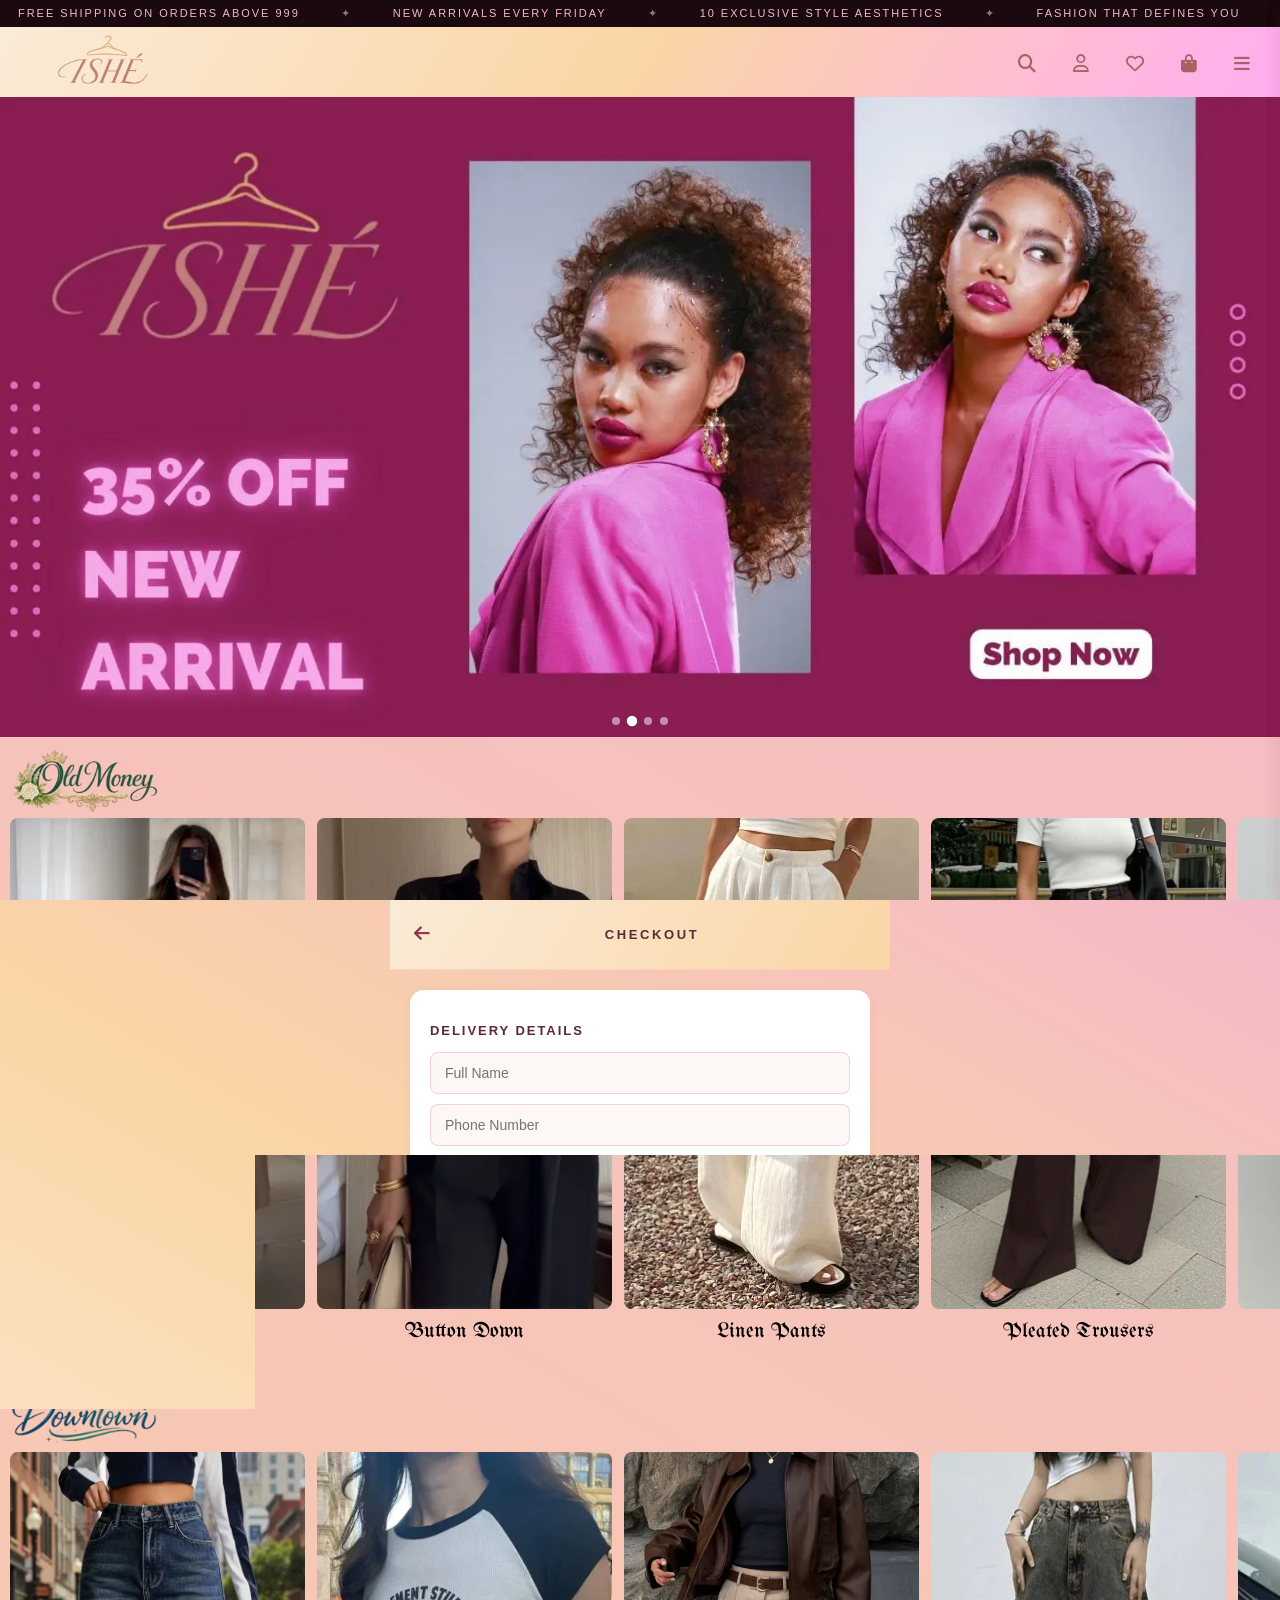
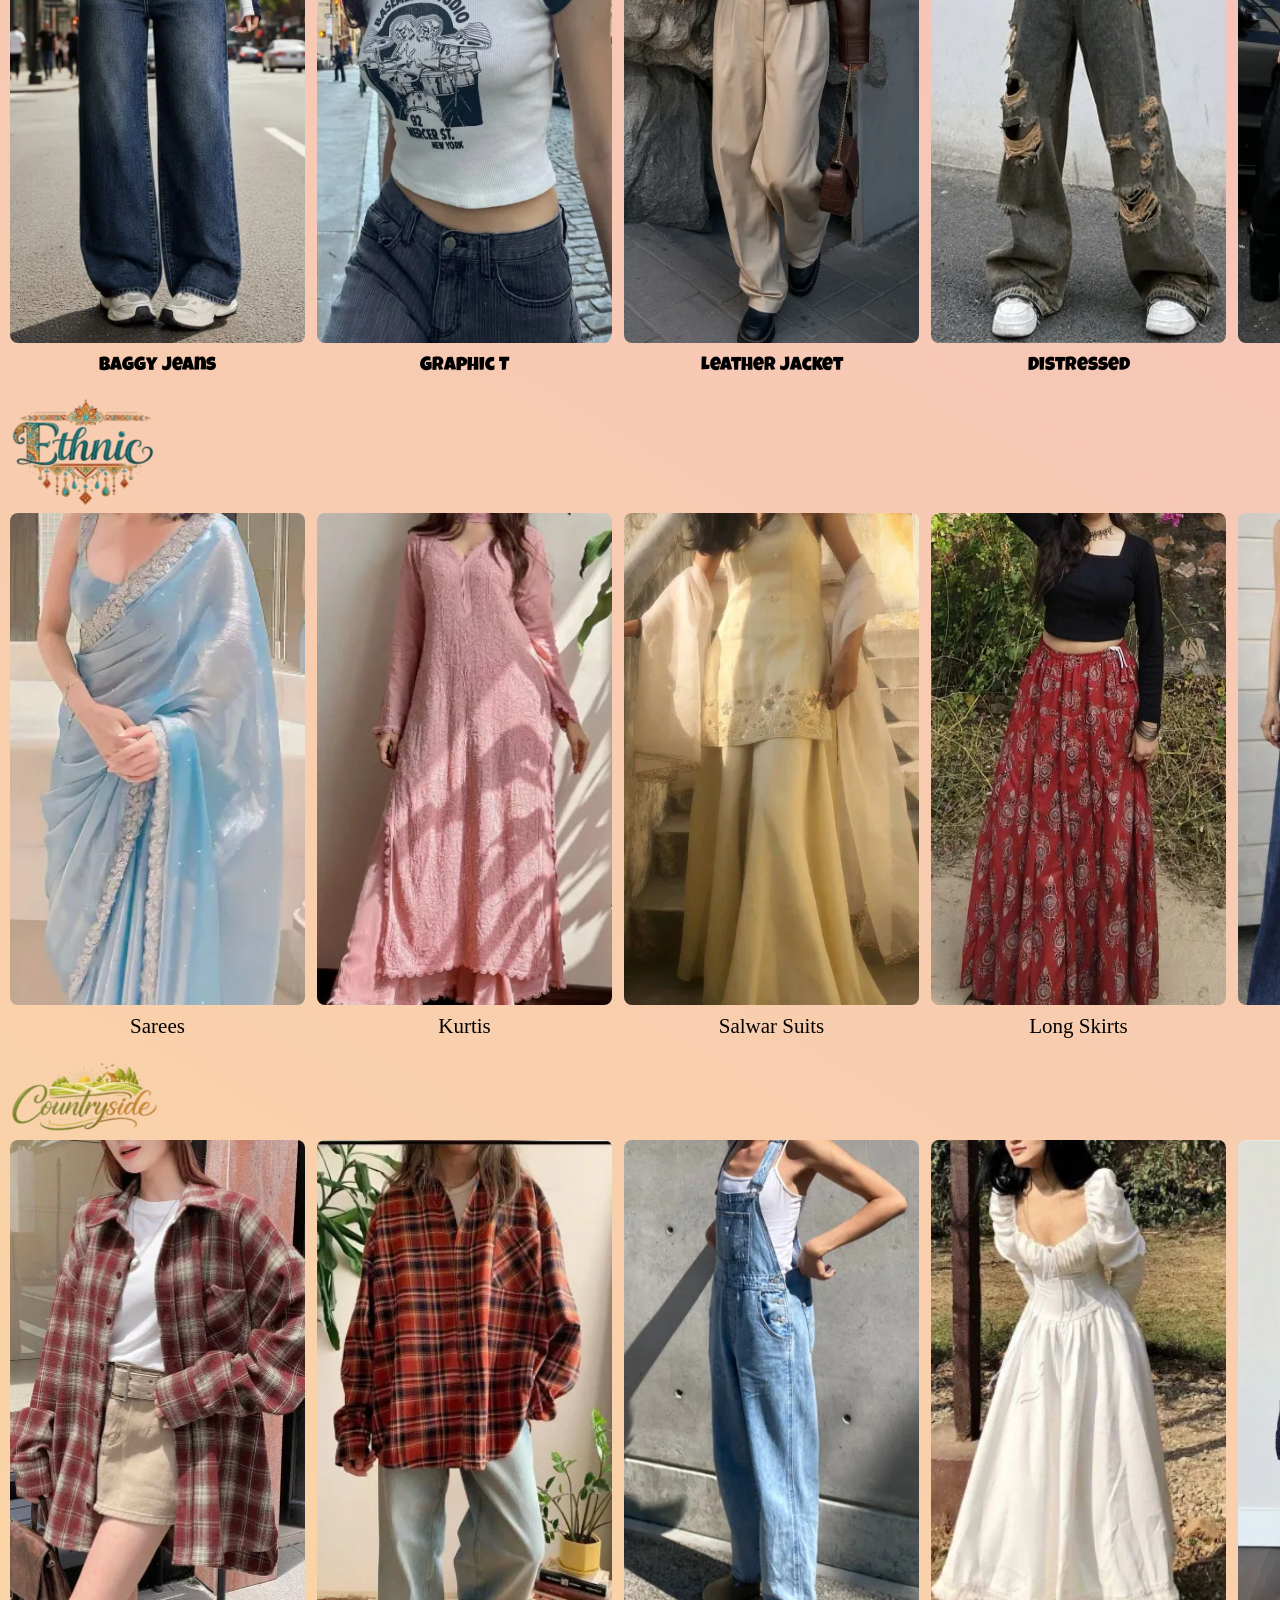
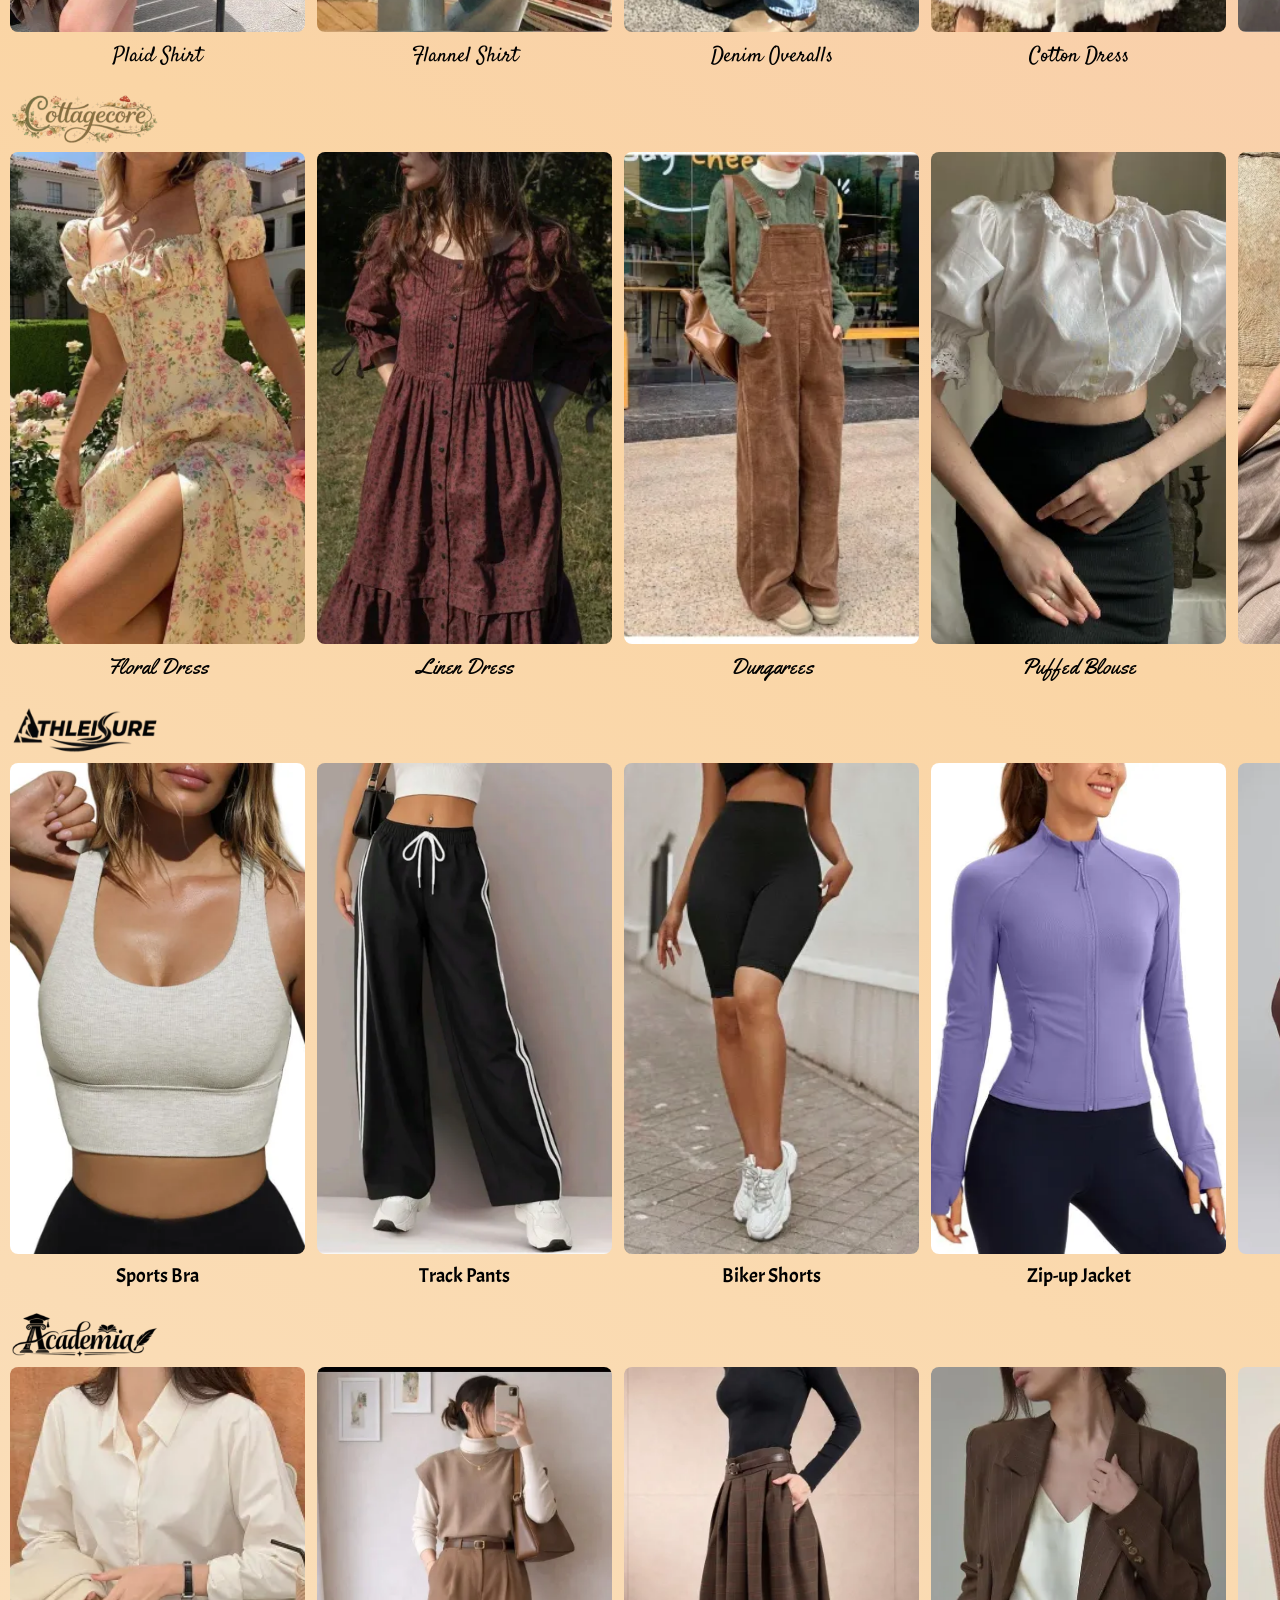
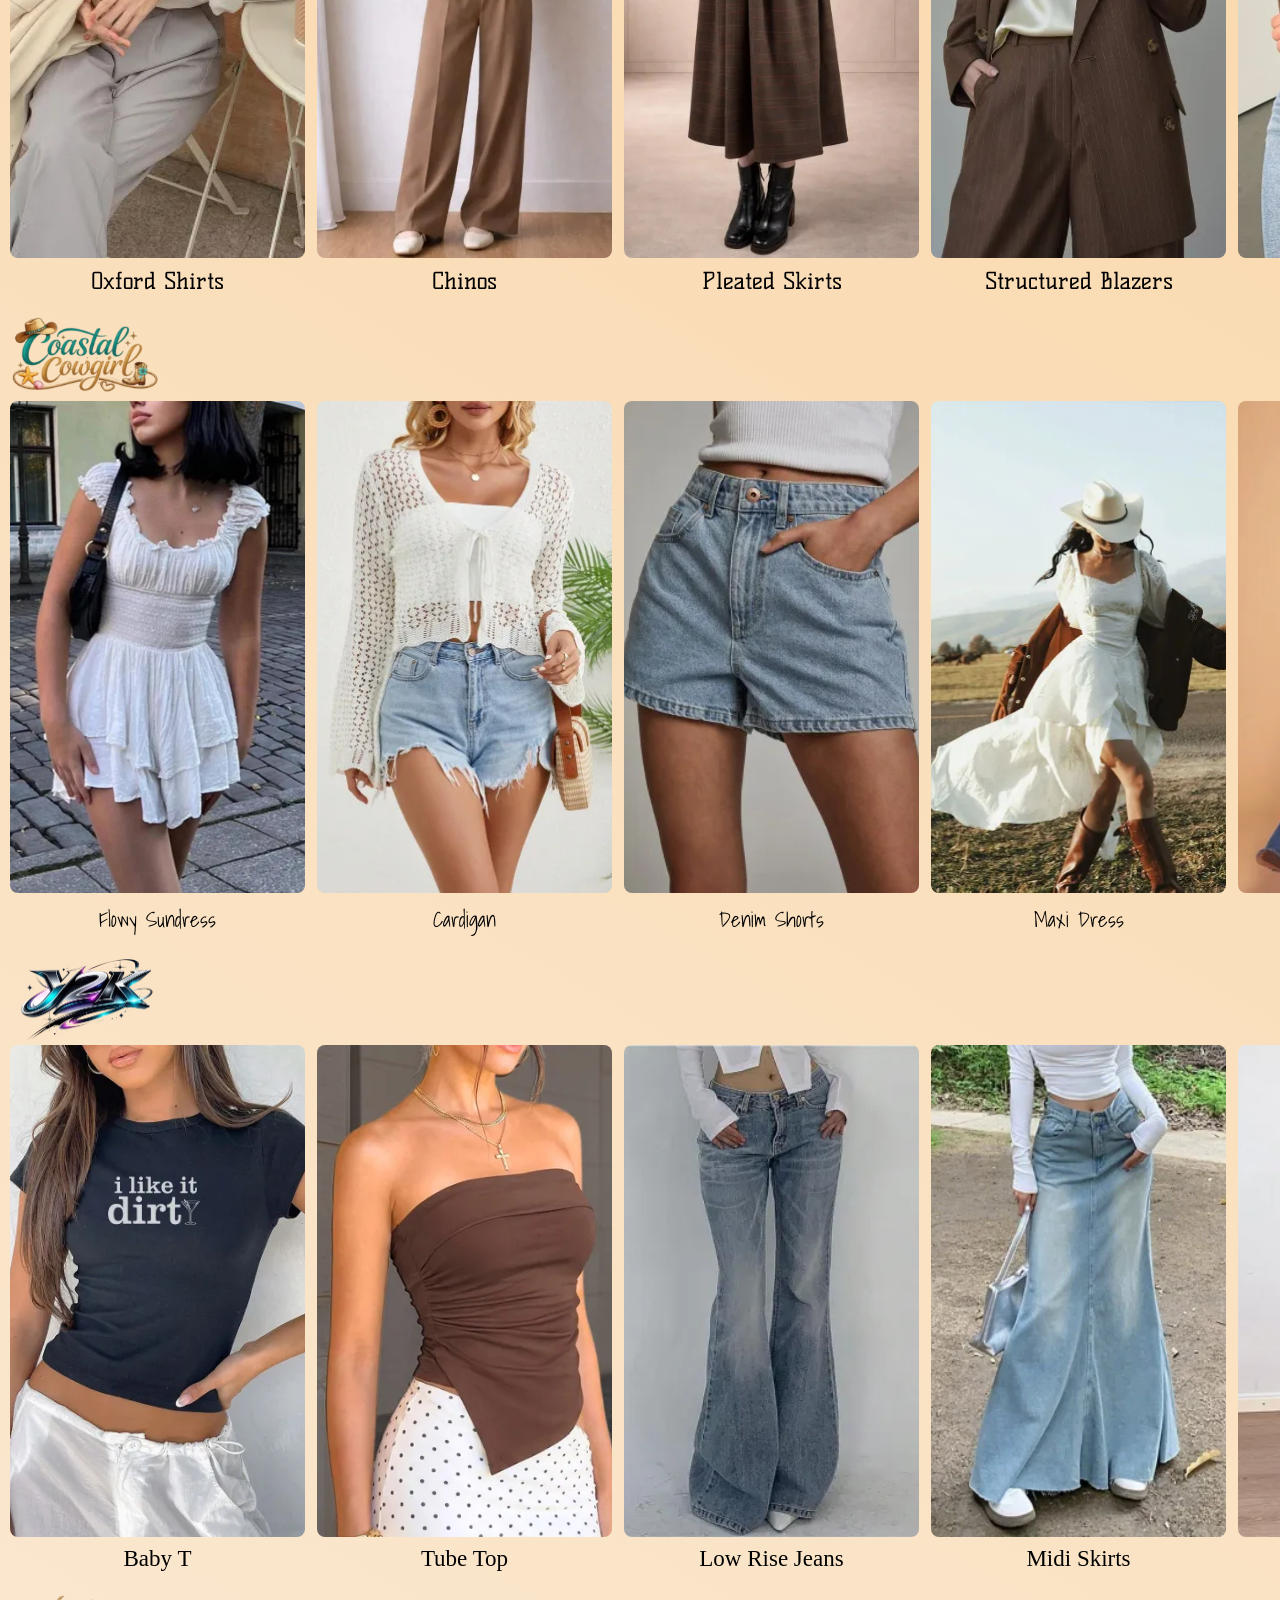
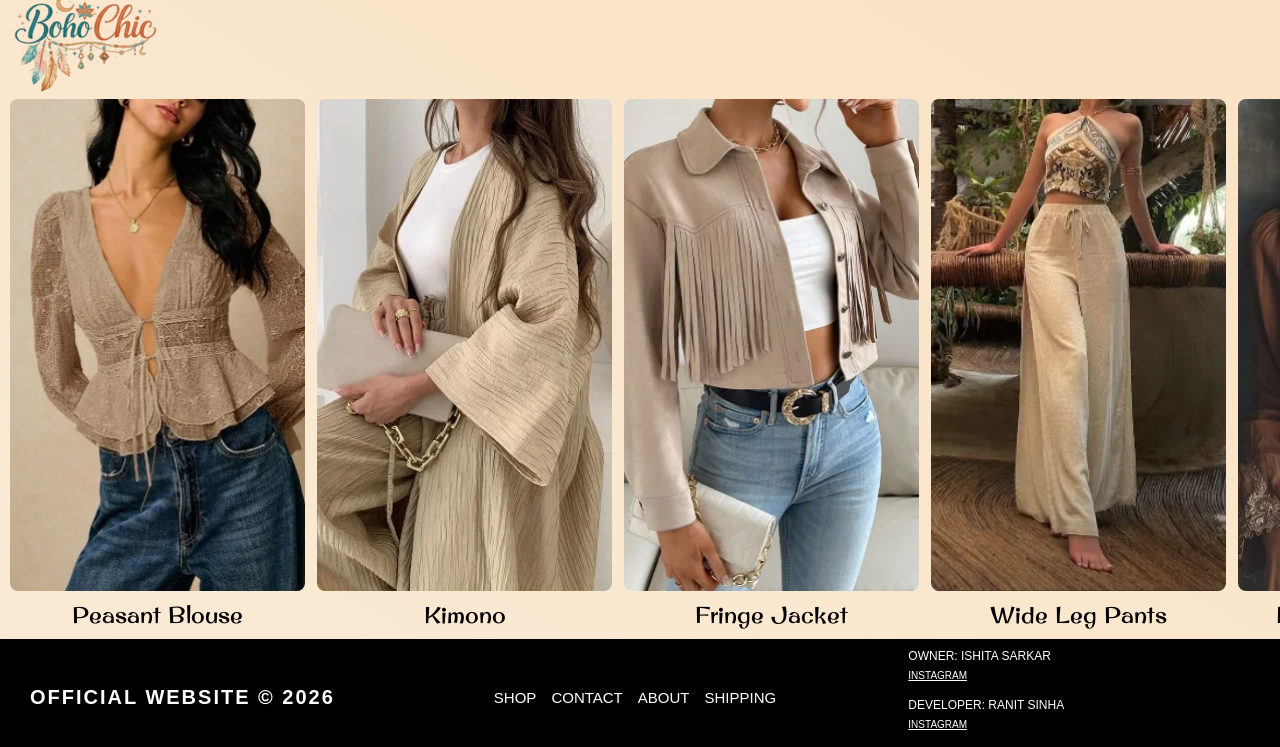
==== commit 49775639: "Swap banner images in index.html" ====
--- a/index.html
+++ b/index.html
@@ -242,9 +242,9 @@
 <!-- BANNER -->
 <section class="banner">
   <div class="banner-wrapper" id="bannerWrapper">
-    <img src="images/logobanner/banner3.webp" loading="eager" fetchpriority="high" class="banner-slide" alt="Banner">
+    <img src="images/logobanner/banner2.webp" loading="eager" fetchpriority="high" class="banner-slide" alt="Banner">
     <img src="images/logobanner/banner1.webp" loading="lazy" class="banner-slide" alt="Banner">
-    <img src="images/logobanner/banner2.webp" loading="lazy" class="banner-slide" alt="Banner">
+    <img src="images/logobanner/banner3.webp" loading="lazy" class="banner-slide" alt="Banner">
     <img src="images/logobanner/banner4.webp" loading="lazy" class="banner-slide" alt="Banner">
   </div>
   <div class="banner-dots" id="bannerDots">
--- a/style.css
+++ b/style.css
@@ -1,318 +1,436 @@
+/* ===== PRELOADER ===== */
 #preloader {
   position: fixed;
-  top: 0;
-  left: 0;
-  width: 100%;
-  height: 100vh;
+  top: 0; left: 0;
+  width: 100%; height: 100vh;
   background: linear-gradient(240deg, antiquewhite, #fad5a5, #ffadf1);
   display: flex;
   justify-content: center;
   align-items: center;
   z-index: 99999;
-  opacity: 1;
-  visibility: visible;
-  transition: opacity 1.2s ease-in-out, visibility 1.2s ease-in-out;
-}
-
-
+  transition: opacity 1s ease;
+}
 .loader-logo {
   width: 800px;
   max-width: 90vw;
   height: auto;
-  text-align: center;
   transform: translateY(-150px);
 }
 
-.preloader-hidden {
-  opacity: 0 !important;
-  visibility: hidden !important;
-}
-
-
-* {
-  box-sizing: border-box;
-}
-
-body {
-  margin: 0;
-  font-family: Arial;
+/* ===== MARQUEE ===== */
+.marquee-bar {
+  background: #1a0a0f;
+  color: #f4b8c8;
+  overflow: hidden;
+  white-space: nowrap;
+  padding: 7px 0;
+  font-size: 11px;
+  letter-spacing: 0.18em;
+  font-family: 'Helvetica Neue', sans-serif;
+}
+.marquee-track {
+  display: inline-block;
+  animation: marquee 28s linear infinite;
+}
+.marquee-track span { margin: 0 18px; }
+.mdot { color: #f4b8c8; opacity: 0.6; }
+@keyframes marquee { 0% { transform: translateX(0); } 100% { transform: translateX(-50%); } }
+
+/* ===== BASE ===== */
+* { box-sizing: border-box; }
+body { margin: 0; font-family: Arial; background: linear-gradient(30deg, #faebd7, #fad5a5, #f4b8c8); }
+html, body { overflow-x: hidden; scrollbar-width: none; -ms-overflow-style: none; }
+html::-webkit-scrollbar, body::-webkit-scrollbar { display: none; }
+
+/* ===== NAVBAR ===== */
+.navbar {
+  display: flex; justify-content: space-between; align-items: center;
+  height: 70px; padding: 10px 30px;
+  background: linear-gradient(120deg, antiquewhite, #fad5a5, #ffadf1);
+  position: sticky; top: 0; z-index: 500;
+  transition: box-shadow 0.3s;
+}
+.navbar.scrolled { box-shadow: 0 2px 20px rgba(140,55,78,0.12); }
+.nav-right { display: flex; align-items: center; gap: 37px; padding: 5px 0; }
+.nav-icon {
+  -webkit-tap-highlight-color: transparent; outline: none;
+  cursor: pointer; font-size: 18px; padding: 5px 0 0 0; color: #ab6065;
+  position: relative;
+}
+.nav-icon:hover { color: #8c374e; transition: 0.3s; }
+.logo { height: 60px; width: auto; display: flex; align-items: center; }
+.logo img { height: 55px; width: auto; margin-bottom: 5px; margin-left: 20px; padding-left: 5px; object-fit: contain; }
+
+/* Badge */
+.badge {
+  position: absolute; top: -6px; right: -8px;
+  background: #8c374e; color: #fff;
+  border-radius: 50%; width: 18px; height: 18px;
+  font-size: 10px; display: flex; align-items: center; justify-content: center;
+  font-family: Arial; font-weight: bold;
+}
+
+/* ===== SEARCH OVERLAY ===== */
+.search-overlay {
+  position: fixed; inset: 0; z-index: 800;
+  background: rgba(250,235,215,0.97);
+  display: flex; flex-direction: column;
+  align-items: center; padding-top: 80px;
+  opacity: 0; visibility: hidden;
+  transition: opacity 0.3s, visibility 0.3s;
+}
+.search-overlay.open { opacity: 1; visibility: visible; }
+.search-box {
+  display: flex; align-items: center;
+  width: min(600px, 90vw);
+  background: #fff; border-radius: 50px;
+  padding: 12px 20px; gap: 10px;
+  box-shadow: 0 4px 30px rgba(140,55,78,0.12);
+}
+.search-icon-inside { color: #ab6065; font-size: 16px; }
+.search-box input {
+  flex: 1; border: none; outline: none;
+  font-size: 16px; background: transparent;
+  font-family: Arial; color: #3a1a1a;
+}
+.search-box input::placeholder { color: #c9a0a0; }
+.search-close { background: none; border: none; cursor: pointer; color: #ab6065; font-size: 18px; padding: 4px; }
+.search-results { width: min(600px, 90vw); margin-top: 16px; max-height: 60vh; overflow-y: auto; }
+.search-result-item {
+  background: #fff; padding: 12px 16px; margin-bottom: 8px;
+  border-radius: 12px; cursor: pointer;
+  display: flex; align-items: center; gap: 14px;
+  box-shadow: 0 2px 10px rgba(140,55,78,0.06);
+  transition: transform 0.2s, box-shadow 0.2s;
+}
+.search-result-item:hover { transform: translateY(-2px); box-shadow: 0 4px 16px rgba(140,55,78,0.12); }
+.search-result-item img { width: 48px; height: 60px; object-fit: cover; border-radius: 6px; }
+.search-result-info { flex: 1; }
+.search-result-info strong { display: block; font-size: 14px; color: #3a1a1a; }
+.search-result-info span { font-size: 12px; color: #ab6065; }
+.search-no-results { text-align: center; color: #ab6065; padding: 30px; font-size: 15px; }
+
+/* ===== MENU DRAWER ===== */
+.menu-overlay {
+  position: fixed; inset: 0; background: rgba(0,0,0,0.45);
+  z-index: 700; opacity: 0; visibility: hidden;
+  transition: opacity 0.3s, visibility 0.3s;
+}
+.menu-overlay.open { opacity: 1; visibility: visible; }
+.menu-drawer {
+  position: fixed; top: 0; right: -320px; width: 300px; height: 100vh;
+  background: linear-gradient(160deg, #fff8f4, #fdf0ea);
+  z-index: 750; overflow-y: auto;
+  transition: right 0.35s cubic-bezier(0.4,0,0.2,1);
+  display: flex; flex-direction: column;
+  padding-bottom: 20px;
+  box-shadow: -4px 0 30px rgba(140,55,78,0.15);
+}
+.menu-drawer.open { right: 0; }
+.drawer-header {
+  display: flex; align-items: center; justify-content: space-between;
+  padding: 20px 20px 10px;
+  border-bottom: 1px solid rgba(244,184,200,0.3);
+}
+.drawer-logo { height: 36px; object-fit: contain; }
+.drawer-close {
+  background: none; border: none; cursor: pointer;
+  color: #ab6065; font-size: 20px; padding: 4px;
+  -webkit-tap-highlight-color: transparent;
+}
+.drawer-tagline {
+  font-size: 10px; letter-spacing: 0.2em; color: #c9a0a0;
+  text-transform: uppercase; padding: 8px 20px 14px; text-align: center;
+}
+.drawer-nav { list-style: none; margin: 0; padding: 0 10px; }
+.drawer-nav li { margin: 2px 0; }
+.drawer-link {
+  display: flex; align-items: center; gap: 12px;
+  padding: 12px 14px; border-radius: 10px;
+  color: #5a2a35; text-decoration: none; font-size: 14px;
+  font-family: Arial; letter-spacing: 0.05em;
+  transition: background 0.2s, color 0.2s;
+}
+.drawer-link:hover { background: rgba(244,184,200,0.3); color: #8c374e; }
+.drawer-link i { width: 18px; color: #ab6065; }
+.drawer-divider { height: 1px; background: rgba(244,184,200,0.4); margin: 10px 20px; }
+.drawer-section-title {
+  font-size: 9px; letter-spacing: 0.25em; color: #c9a0a0;
+  text-transform: uppercase; padding: 8px 24px 4px;
+}
+.drawer-styles { list-style: none; margin: 0; padding: 0 10px; }
+.drawer-styles li { margin: 2px 0; }
+.drawer-styles a {
+  display: block; padding: 9px 14px; color: #7a3a45;
+  text-decoration: none; font-size: 13px;
+  border-radius: 8px; transition: background 0.2s;
+}
+.drawer-styles a:hover { background: rgba(244,184,200,0.2); }
+.drawer-footer {
+  margin-top: auto; padding: 20px;
+  font-size: 9px; letter-spacing: 0.15em; color: #c9a0a0;
+  text-transform: uppercase; text-align: center;
+}
+
+/* ===== SIDE DRAWERS ===== */
+.side-overlay {
+  position: fixed; inset: 0; background: rgba(0,0,0,0.45);
+  z-index: 700; opacity: 0; visibility: hidden;
+  transition: opacity 0.3s, visibility 0.3s;
+}
+.side-overlay.open { opacity: 1; visibility: visible; }
+.side-drawer {
+  position: fixed; top: 0; right: -360px; width: 340px; height: 100vh;
+  background: #fff8f4; z-index: 750;
+  transition: right 0.35s cubic-bezier(0.4,0,0.2,1);
+  display: flex; flex-direction: column;
+  box-shadow: -4px 0 30px rgba(140,55,78,0.15);
+}
+.side-drawer.open { right: 0; }
+.side-drawer-header {
+  display: flex; align-items: center; justify-content: space-between;
+  padding: 20px; border-bottom: 1px solid rgba(244,184,200,0.4);
+  font-size: 13px; letter-spacing: 0.2em; color: #5a2a35;
+  font-family: Arial; font-weight: bold;
+  background: linear-gradient(120deg, antiquewhite, #fad5a5);
+}
+.side-drawer-body { flex: 1; overflow-y: auto; padding: 16px; }
+.empty-state { text-align: center; padding: 50px 20px; color: #ab6065; }
+.empty-state p { font-size: 15px; margin-bottom: 6px; font-weight: bold; }
+.empty-state span { font-size: 12px; color: #c9a0a0; }
+
+/* Wishlist / Cart items */
+.wish-item, .cart-item {
+  display: flex; gap: 12px; padding: 12px;
+  background: #fff; border-radius: 10px; margin-bottom: 10px;
+  box-shadow: 0 2px 8px rgba(140,55,78,0.06); align-items: center;
+}
+.wish-item img, .cart-item img { width: 56px; height: 70px; object-fit: cover; border-radius: 6px; }
+.wish-item-info, .cart-item-info { flex: 1; }
+.wish-item-info strong, .cart-item-info strong { display: block; font-size: 13px; color: #3a1a1a; margin-bottom: 2px; }
+.wish-item-info span, .cart-item-info span { font-size: 12px; color: #ab6065; }
+.item-remove { background: none; border: none; cursor: pointer; color: #c9a0a0; font-size: 16px; padding: 4px; }
+.item-remove:hover { color: #8c374e; }
+.cart-item-qty { display: flex; align-items: center; gap: 8px; margin-top: 6px; }
+.qty-btn {
+  width: 24px; height: 24px; border: 1px solid #f4b8c8;
+  background: #fff; border-radius: 50%; cursor: pointer;
+  font-size: 14px; display: flex; align-items: center; justify-content: center;
+  color: #ab6065;
+}
+.qty-btn:hover { background: #f4b8c8; }
+.qty-num { font-size: 13px; color: #5a2a35; min-width: 20px; text-align: center; }
+
+/* Cart footer */
+.cart-footer { padding: 16px; border-top: 1px solid rgba(244,184,200,0.4); background: #fff8f4; }
+.cart-total {
+  display: flex; justify-content: space-between;
+  font-size: 14px; font-weight: bold; color: #5a2a35;
+  letter-spacing: 0.1em; margin-bottom: 12px;
+}
+.checkout-btn {
+  width: 100%; padding: 14px;
+  background: linear-gradient(120deg, #8c374e, #ab6065);
+  color: #fff; border: none; border-radius: 8px;
+  font-size: 12px; letter-spacing: 0.18em; cursor: pointer;
+  font-family: Arial; font-weight: bold;
+}
+
+/* ===== CHECKOUT ===== */
+.checkout-overlay {
+  position: fixed; inset: 0; z-index: 900;
   background: linear-gradient(30deg, #faebd7, #fad5a5, #f4b8c8);
-}
-
-html, body {
-  overflow-x: hidden;
-  scrollbar-width: none;
-  -ms-overflow-style: none;
-}
-
-html::-webkit-scrollbar,
-body::-webkit-scrollbar {
-  display: none;
-}
-
-.navbar {
-  display: flex;
-  justify-content: space-between;
-  align-items: center;
-  height: 70px;
-  padding: 10px 30px;
-  background: linear-gradient(120deg, antiquewhite, #fad5a5, #ffadf1);
-}
-
-.nav-right {
-  display: flex;
-  align-items: center;
-  gap: 37px;
-  padding: 5px 0px;
-}
-
-.nav-icon {
-  -webkit-tap-highlight-color: transparent;
-  outline: none;
-  cursor: pointer;
-  font-size: 18px;
-  padding: 5px 0px 0px 0px;
-  color: #ab6065;
-}
-
-.nav-icon:hover {
-  color: #8c374e;
-  transition: 0.3s;
-}
-
-.wishlist:hover .fa-heart,
-.user:hover .fa-user,
-.cart:hover .fa-bag-shopping {
-  font-weight: 900;
-}
-
-.logo {
-  height: 60px;
-  width: auto;
-  display: flex;
-  align-items: center;
-}
-
-.logo img {
-  height: 55px;
-  width: auto;
-  margin-bottom: 5px;
-  margin-left: 20px;
-  padding-left: 5px;
-  object-fit: contain;
-}
-
-.banner {
-  width: 100%;
-  aspect-ratio: 16/8;
-  position: relative;
-  overflow: hidden;
-}
-
-.banner-wrapper {
-  display: flex;
-  height: 100%;
-  transition: transform 1.3s ease;
-}
-
-.banner-slide {
-  width: 100%;
-  height: 100%;
-  object-fit: cover;
-  flex-shrink: 0;
-}
-
-.product-section {
-  padding: 0px 0px;
-}
-
-.section-title {
-  margin-top: 10px;
-  margin-bottom: 5px;
-  margin-left: 5px;
-  width: 150px;
-  height: auto;
-  display: block;
-}
+  transform: translateY(100%);
+  transition: transform 0.4s cubic-bezier(0.4,0,0.2,1);
+  overflow-y: auto;
+}
+.checkout-overlay.open { transform: translateY(0); }
+.checkout-page { max-width: 500px; margin: 0 auto; }
+.checkout-header {
+  display: flex; align-items: center; justify-content: space-between;
+  padding: 20px; position: sticky; top: 0;
+  background: linear-gradient(120deg, antiquewhite, #fad5a5);
+  font-size: 13px; letter-spacing: 0.2em; color: #5a2a35; font-weight: bold;
+  border-bottom: 1px solid rgba(244,184,200,0.4);
+}
+.back-btn { background: none; border: none; cursor: pointer; color: #8c374e; font-size: 18px; padding: 4px; }
+.checkout-body { padding: 20px; }
+.checkout-section { background: #fff; border-radius: 14px; padding: 20px; margin-bottom: 16px; box-shadow: 0 2px 10px rgba(140,55,78,0.06); }
+.checkout-section h3 { font-size: 13px; letter-spacing: 0.15em; color: #5a2a35; margin-bottom: 14px; text-transform: uppercase; }
+.checkout-input {
+  width: 100%; padding: 12px 14px; margin-bottom: 10px;
+  border: 1px solid rgba(244,184,200,0.6); border-radius: 8px;
+  font-size: 14px; font-family: Arial; color: #3a1a1a;
+  background: #fdf8f5; outline: none;
+}
+.checkout-input:focus { border-color: #ab6065; }
+.checkout-input:last-child { margin-bottom: 0; }
+.payment-options { display: flex; flex-direction: column; gap: 10px; }
+.payment-option {
+  display: flex; align-items: center; gap: 12px;
+  padding: 12px 14px; border: 1px solid rgba(244,184,200,0.5);
+  border-radius: 8px; cursor: pointer; font-size: 14px; color: #5a2a35;
+}
+.payment-option:has(input:checked) { background: rgba(244,184,200,0.2); border-color: #ab6065; }
+.payment-option input { accent-color: #8c374e; }
+.place-order-btn {
+  width: 100%; padding: 16px;
+  background: linear-gradient(120deg, #8c374e, #ab6065);
+  color: #fff; border: none; border-radius: 10px;
+  font-size: 13px; letter-spacing: 0.2em; cursor: pointer;
+  font-family: Arial; font-weight: bold; margin-top: 8px;
+  box-shadow: 0 4px 20px rgba(140,55,78,0.25);
+}
+.checkout-summary-item {
+  display: flex; justify-content: space-between;
+  font-size: 13px; color: #5a2a35; padding: 6px 0;
+  border-bottom: 1px solid rgba(244,184,200,0.3);
+}
+.checkout-summary-item:last-child { border: none; font-weight: bold; font-size: 14px; margin-top: 6px; }
+
+/* ===== SUCCESS ===== */
+.success-overlay {
+  position: fixed; inset: 0; z-index: 1000;
+  background: rgba(250,235,215,0.96);
+  display: flex; align-items: center; justify-content: center;
+  opacity: 0; visibility: hidden;
+  transition: opacity 0.3s, visibility 0.3s;
+}
+.success-overlay.open { opacity: 1; visibility: visible; }
+.success-box { text-align: center; padding: 40px 30px; max-width: 320px; }
+.success-icon {
+  width: 80px; height: 80px; border-radius: 50%;
+  background: linear-gradient(135deg, #f4b8c8, #fad5a5);
+  display: flex; align-items: center; justify-content: center;
+  font-size: 36px; color: #8c374e; margin: 0 auto 20px;
+  box-shadow: 0 8px 30px rgba(140,55,78,0.2);
+  animation: popIn 0.5s cubic-bezier(0.34,1.56,0.64,1);
+}
+@keyframes popIn { 0% { transform: scale(0); } 100% { transform: scale(1); } }
+.success-box h2 { color: #5a2a35; font-size: 24px; margin-bottom: 10px; }
+.success-box p { color: #8c374e; font-size: 14px; line-height: 1.6; margin-bottom: 16px; }
+.order-id { font-size: 12px; letter-spacing: 0.15em; color: #c9a0a0; margin-bottom: 24px; }
+.success-btn {
+  padding: 14px 32px;
+  background: linear-gradient(120deg, #8c374e, #ab6065);
+  color: #fff; border: none; border-radius: 8px;
+  font-size: 11px; letter-spacing: 0.2em; cursor: pointer;
+  font-family: Arial; font-weight: bold;
+}
+
+/* ===== TOAST ===== */
+.toast {
+  position: fixed; bottom: 80px; left: 50%;
+  transform: translateX(-50%) translateY(20px);
+  background: #1a0a0f; color: #fff;
+  padding: 12px 22px; border-radius: 50px;
+  font-size: 13px; opacity: 0; visibility: hidden; z-index: 9000;
+  transition: opacity 0.3s, transform 0.3s, visibility 0.3s;
+  white-space: nowrap; pointer-events: none;
+}
+.toast.show { opacity: 1; visibility: visible; transform: translateX(-50%) translateY(0); }
+
+/* ===== BACK TO TOP ===== */
+.back-to-top {
+  position: fixed; bottom: 24px; right: 20px; z-index: 400;
+  width: 44px; height: 44px; border-radius: 50%;
+  background: linear-gradient(135deg, #8c374e, #ab6065);
+  color: #fff; border: none; cursor: pointer;
+  font-size: 16px; display: flex; align-items: center; justify-content: center;
+  opacity: 0; visibility: hidden; transform: translateY(16px);
+  transition: opacity 0.3s, visibility 0.3s, transform 0.3s;
+}
+.back-to-top.visible { opacity: 1; visibility: visible; transform: translateY(0); }
+
+/* ===== BANNER ===== */
+.banner { width: 100%; aspect-ratio: 16/8; position: relative; overflow: hidden; }
+.banner-wrapper { display: flex; height: 100%; }
+.banner-slide { width: 100%; height: 100%; object-fit: cover; flex-shrink: 0; }
+.banner-dots {
+  position: absolute; bottom: 12px; left: 50%; transform: translateX(-50%);
+  display: flex; gap: 8px; z-index: 10;
+}
+.bdot {
+  width: 8px; height: 8px; border-radius: 50%;
+  background: rgba(255,255,255,0.5); cursor: pointer;
+  transition: background 0.3s, transform 0.3s;
+}
+.bdot.active { background: #fff; transform: scale(1.3); }
+
+/* ===== PRODUCT SECTIONS ===== */
+.product-section { padding: 0; }
+.section-title { margin-top: 10px; margin-bottom: 5px; margin-left: 5px; display: block; }
+.section-title-img { width: 150px; height: auto; display: block; margin: 10px 0 5px 5px; }
+
+.reveal { opacity: 0; transform: translateY(24px); transition: opacity 0.55s ease, transform 0.55s ease; }
+.reveal.visible { opacity: 1; transform: translateY(0); }
 
 .product-slider {
-  display: flex;
-  gap: 12px;
-  overflow-x: auto;
-  scroll-behavior: smooth;
-  scrollbar-width: none;
-  -ms-overflow-style: none;
-  padding-bottom: 10px;
-  padding-left: 10px;
-}
+  display: flex; gap: 12px; overflow-x: auto; scroll-behavior: smooth;
+  scrollbar-width: none; -ms-overflow-style: none;
+  padding-bottom: 10px; padding-left: 10px;
+}
+.product-slider::-webkit-scrollbar { display: none; }
 
 .product-card {
-  background: transparent;
-  border-radius: 8px;
-  flex: 0 0 calc(25% - 22.5px);
-  max-width: calc(25% - 22.5px);
-  flex-shrink: 0;
-  padding: 0px;
-  display: flex;
-  flex-direction: column;
-}
-
+  background: transparent; border-radius: 8px;
+  flex: 0 0 calc(25% - 22.5px); max-width: calc(25% - 22.5px);
+  flex-shrink: 0; padding: 0; display: flex; flex-direction: column;
+  position: relative; cursor: pointer;
+}
 .product-card img {
-  width: 100%;
-  height: auto;
-  aspect-ratio: 3 / 5;
-  object-fit: cover;
-  border-radius: 8px;
-  display: block;
-}
-
-.product-card p {
-  text-align: center;
-  margin-top: 9px;
-  margin-bottom: 0px;
-  font-size: 23px;
-}
-
-.old-money .product-card p {
-  font-family: "UnifrakturMaguntia", cursive;
-  font-weight: 400;
-  font-style: normal;
-  padding-top: 3px;
-  font-size: 21px;
-}
-
-.downtown .product-card p {
-  font-family: "Luckiest Guy", cursive;
-  font-weight: 300;
-  font-style: normal;
-  padding-top: 5px;
-  font-size: 19px;
-}
-
-.ethnic .product-card p {
-  font-family: "Calligraffitti", cursive;
-  font-weight: 600;
-  font-style: bold;
-  font-size: 21px;
-}
-
-.countryside .product-card p {
-  font-family: "Satisfy", cursive;
-  font-weight: 400;
-  font-style: bold;
-  font-size: 21px;
-}
-
-.cottagecore .product-card p {
-  font-family: 'Yellowtail', cursive;
-  font-weight: 400;
-  font-style: normal;
-  font-size: 21px;
-  padding-top: 0px;
-}
-
-.athleisure .product-card p {
-  font-family: "Acme", sans-serif;
-  font-weight: 400;
-  font-style: normal;
-  font-size: 20px;
-}
-
-.academia .product-card p {
-  font-family: "Kelly Slab", sans-serif;
-  font-weight: 400;
-  font-style: bold;
-}
-
-.coastal-cowgirl .product-card p {
-  font-family: "Shadows Into Light", cursive;
-  font-weight: 400;
-  font-style: bold;
-  font-size: 21px;
-  padding-top: 0px;
-}
-
-.y2k .product-card p {
-  font-family: "Permanent Marker", cursive;
-  font-weight: 300;
-  font-style: normal;
-  padding-top: 0px;
-}
-
-.boho-chic .product-card p {
-  font-family: "Original Surfer", sans-serif;
-  font-weight: 400;
-  font-style: normal;
-}
-
+  width: 100%; height: auto; aspect-ratio: 3/5;
+  object-fit: cover; border-radius: 8px; display: block;
+  transition: transform 0.4s ease;
+}
+.product-card:hover img { transform: scale(1.03); }
+
+.card-actions {
+  position: absolute; top: 8px; right: 8px;
+  display: flex; flex-direction: column; gap: 6px;
+  opacity: 0; transform: translateX(8px);
+  transition: opacity 0.25s, transform 0.25s;
+}
+.product-card:hover .card-actions,
+.product-card.tapped .card-actions { opacity: 1; transform: translateX(0); }
+
+.wish-btn, .cart-add-btn {
+  width: 32px; height: 32px; border-radius: 50%;
+  border: none; cursor: pointer; display: flex; align-items: center; justify-content: center;
+  font-size: 13px; -webkit-tap-highlight-color: transparent;
+  transition: transform 0.15s, background 0.2s;
+  box-shadow: 0 2px 8px rgba(0,0,0,0.15);
+}
+.wish-btn { background: rgba(255,255,255,0.92); color: #ab6065; }
+.wish-btn.active { background: #ab6065; color: #fff; }
+.cart-add-btn { background: rgba(255,255,255,0.92); color: #8c374e; }
+.wish-btn:hover, .cart-add-btn:hover { transform: scale(1.12); }
+
+.product-card p { text-align: center; margin-top: 9px; margin-bottom: 0; font-size: 23px; }
+
+.old-money .product-card p { font-family: "UnifrakturMaguntia", cursive; font-size: 21px; padding-top: 3px; }
+.downtown .product-card p { font-family: "Luckiest Guy", cursive; font-size: 19px; padding-top: 5px; }
+.ethnic .product-card p { font-family: "Calligraffitti", cursive; font-size: 21px; }
+.countryside .product-card p { font-family: "Satisfy", cursive; font-size: 21px; }
+.cottagecore .product-card p { font-family: 'Yellowtail', cursive; font-size: 21px; }
+.athleisure .product-card p { font-family: "Acme", sans-serif; font-size: 20px; }
+.academia .product-card p { font-family: "Kelly Slab", sans-serif; }
+.coastal-cowgirl .product-card p { font-family: "Shadows Into Light", cursive; font-size: 21px; }
+.y2k .product-card p { font-family: "Permanent Marker", cursive; }
+.boho-chic .product-card p { font-family: "Original Surfer", sans-serif; }
+
+/* ===== FOOTER ===== */
 .shop-footer {
-  background-color: black;
-  color: white;
-  padding: 10px 10px 0px 10px;
-  width: 100%;
-  margin-top: auto;
+  background-color: black; color: white;
+  padding: 10px 10px 0 10px; width: 100%;
   font-family: 'Helvetica Neue', Helvetica, Arial, sans-serif;
   text-transform: uppercase;
 }
-
-.footer-content {
-  display: flex;
-  margin: 0;
-  padding: 0;
-  flex-direction: row;
-  align-items: center;
-  justify-content: space-between;
-  gap: 15px;
-}
-
-.footer-title {
-  font-size: 20px;
-  font-weight: bold;
-  margin-left: 20px;
-  padding: 0;
-  letter-spacing: 2px;
-  flex: 1;
-}
-
-.footer-nav {
-  display: flex;
-  flex-direction: row;
-  justify-content: center;
-  gap: 15px;
-  margin: 0px 40px 0px 40px;
-  padding: 5px 30px;
-  width: 100%;
-  flex: 1;
-  box-sizing: border-box;
-}
-
-.footer-nav a {
-  text-decoration: none;
-  gap: 8px;
-  color: white;
-  font-size: 15px;
-  white-space: nowrap;
-}
-
-.footer-credits {
-  display: flex;
-  flex-direction: column;
-  justify-content: space-between;
-  width: 100%;
-  gap: 15px;
-  padding-bottom: 10px;
-  margin: 0px 15px 5px 15px;
-  box-sizing: border-box;
-  flex: 1;
-}
-
-.credit-item p {
-  margin: 0px 0px 2px 0px;
-  font-size: 12px;
-}
-
-.credit-item a {
-  font-size: 10px;
-  color: white;
-  text-decoration: underline;
-}
+.footer-content { display: flex; flex-direction: row; align-items: center; justify-content: space-between; gap: 15px; }
+.footer-title { font-size: 20px; font-weight: bold; margin-left: 20px; letter-spacing: 2px; flex: 1; }
+.footer-nav { display: flex; gap: 15px; margin: 0 40px; padding: 5px 30px; flex: 1; justify-content: center; }
+.footer-nav a { text-decoration: none; color: white; font-size: 15px; white-space: nowrap; }
+.footer-nav a:hover { color: #f4b8c8; }
+.footer-credits { display: flex; flex-direction: column; gap: 15px; padding-bottom: 10px; margin: 0 15px 5px; flex: 1; }
+.credit-item p { margin: 0 0 2px; font-size: 12px; }
+.credit-item a { font-size: 10px; color: white; text-decoration: underline; }
--- a/responsive.css
+++ b/responsive.css
@@ -1,79 +1,34 @@
 @media (max-width: 768px) {
+  #preloader { width: 100vw !important; height: 100vh !important; }
+  .loader-logo { width: 500px !important; max-width: 85vw !important; height: auto; transform: translateY(-60px); }
 
-  #preloader {
-    width: 100vw !important;
-    height: 100vh !important;
-  }
+  .marquee-bar { font-size: 10px; padding: 6px 0; }
 
+  .navbar { padding: 10px 15px 10px 0; margin: 0; height: auto; flex-wrap: wrap; }
+  .nav-right { gap: 20px; }
+  .nav-icon { cursor: pointer; font-size: 17px; }
+  .logo { height: 30px; width: auto; padding: 0; margin-left: 0; display: flex; align-items: center; }
+  .logo img { height: 45px; width: auto; margin-bottom: 5px; margin-left: 7px; padding: 0; object-fit: contain; }
 
-  .loader-logo {
-    width: 600px !important;
-    max-width: 85vw !important;
-    height: auto;
-    text-align: center;
-    transform: translateY(-50px);
-  }
+  .banner { width: 100%; height: auto; aspect-ratio: 16/8; }
 
-  .navbar {
-    padding: 10px 15px 10px 0px;
-    margin: 0;
-    height: auto;
-    flex-wrap: wrap;
-  }
+  .search-overlay { padding-top: 60px; }
+  .search-box { width: 92vw; padding: 10px 14px; }
 
-  .nav-right {
-    gap: 20px;
-  }
+  .menu-drawer { width: 80vw; right: -80vw; }
+  .menu-drawer.open { right: 0; }
+  .side-drawer { width: 90vw; right: -90vw; }
+  .side-drawer.open { right: 0; }
 
-  .nav-icon {
-    cursor: pointer;
-    font-size: 17px;
-  }
-
-  .logo {
-    height: 30px;
-    width: auto;
-    padding: 0;
-    margin-left: 0;
-    display: flex;
-    align-items: center;
-  }
-
-  .logo img {
-    height: 45px;
-    width: auto;
-    margin-bottom: 5px;
-    margin-left: 7px;
-    padding: 0;
-    object-fit: contain;
-  }
-
-  .banner {
-    width: 100%;
-    height: auto;
-    aspect-ratio: 16/8;
-  }
-
-  .product-section {
-    font-size: 20px;
-    text-align: center;
-  }
-
-  .section-title {
-    margin-top: 10px;
-    margin-bottom: 5px;
-    margin-left: 5px;
-    width: 150px;
-    height: auto;
-    display: block;
-  }
+  .product-section { font-size: 20px; text-align: center; }
+  .section-title-img { width: 150px; height: auto; display: block; margin: 10px 0 5px 5px; }
 
   .product-slider {
     -webkit-overflow-scrolling: touch;
     gap: 5px;
-    margin: 0px 0px 0px 5px;
+    margin: 0 0 0 5px;
     padding-bottom: 5px;
-    padding-left: 0px;
+    padding-left: 0;
     overflow-x: auto;
     scrollbar-width: none;
   }
@@ -82,193 +37,47 @@
     flex: 0 0 calc(50% - 7.5px);
     max-width: calc(50% - 7.5px);
     background: transparent;
-    margin: 0px 0px 0px 0px;
-    padding: 0;
-    display: flex;
-    flex-direction: column;
+    margin: 0; padding: 0;
+    display: flex; flex-direction: column;
   }
+  .product-card img { width: 100%; aspect-ratio: 4/6; border-radius: 5px; margin: 0; background: #e0e0e0; display: block; }
+  .product-card p { font-size: 20px; width: 100%; text-align: center; margin-top: 4px; }
 
-  .product-card img {
-    width: 100%;
-    aspect-ratio: 4 / 6;
-    border-radius: 5px;
-    margin: 0;
-    background: #e0e0e0;
-    display: block;
-  }
+  /* On mobile: card actions hidden by default, shown on tap */
+  .card-actions { opacity: 0; transform: translateX(8px); }
+  .product-card.tapped .card-actions { opacity: 1; transform: translateX(0); }
+  .wish-btn, .cart-add-btn { width: 28px; height: 28px; font-size: 11px; }
 
-  .product-card p {
-    font-size: 20px;
-    width: 100%;
-    text-align: center;
-    margin-top: 4px;
-  }
+  .old-money .product-card p { font-family: "UnifrakturMaguntia", cursive; font-size: 21px; padding-top: 3px; }
+  .downtown .product-card p { font-family: "Luckiest Guy", cursive; font-size: 19px; padding-top: 5px; }
+  .ethnic .product-card p { font-family: "Calligraffitti", cursive; font-size: 21px; }
+  .countryside .product-card p { font-family: "Satisfy", cursive; font-size: 21px; }
+  .cottagecore .product-card p { font-family: 'Yellowtail', cursive; font-size: 21px; }
+  .athleisure .product-card p { font-family: "Acme", sans-serif; font-size: 20px; }
+  .academia .product-card p { font-family: "Kelly Slab", sans-serif; }
+  .coastal-cowgirl .product-card p { font-family: "Shadows Into Light", cursive; font-size: 21px; }
+  .y2k .product-card p { font-family: "Permanent Marker", cursive; }
+  .boho-chic .product-card p { font-family: "Original Surfer", sans-serif; }
 
-  .old-money .product-card p {
-    font-family: "UnifrakturMaguntia", cursive;
-    font-weight: 400;
-    font-style: normal;
-    padding-top: 3px;
-    font-size: 21px;
-  }
+  html { background-color: black; }
+  body { margin: 0; padding: 0; min-height: 100vh; display: flex; flex-direction: column; background: linear-gradient(30deg, #faebd7, #fad5a5, #f4b8c8); }
+  html, body { overflow-x: hidden; scrollbar-width: none; -ms-overflow-style: none; }
+  html::-webkit-scrollbar, body::-webkit-scrollbar { display: none; }
 
-  .downtown .product-card p {
-    font-family: "Luckiest Guy", cursive;
-    font-weight: 300;
-    font-style: normal;
-    padding-top: 5px;
-    font-size: 19px;
-  }
+  .back-to-top { bottom: 20px; right: 16px; width: 40px; height: 40px; font-size: 14px; }
+  .toast { bottom: 70px; font-size: 12px; padding: 10px 18px; }
 
-  .ethnic .product-card p {
-    font-family: "Calligraffitti", cursive;
-    font-weight: 600;
-    font-style: bold;
-    font-size: 21px;
-  }
+  .checkout-overlay { overflow-y: auto; }
+  .checkout-body { padding: 14px; }
+  .checkout-section { padding: 16px; }
 
-  .countryside .product-card p {
-    font-family: "Satisfy", cursive;
-    font-weight: 400;
-    font-style: bold;
-    font-size: 21px;
-  }
-
-  .cottagecore .product-card p {
-    font-family: 'Yellowtail', cursive;
-    font-weight: 400;
-    font-style: normal;
-    font-size: 21px;
-    padding-top: 0px;
-  }
-
-  .athleisure .product-card p {
-    font-family: "Acme", sans-serif;
-    font-weight: 400;
-    font-style: normal;
-    font-size: 20px;
-  }
-
-  .academia .product-card p {
-    font-family: "Kelly Slab", sans-serif;
-    font-weight: 400;
-    font-style: bold;
-  }
-
-  .coastal-cowgirl .product-card p {
-    font-family: "Shadows Into Light", cursive;
-    font-weight: 400;
-    font-style: bold;
-    font-size: 21px;
-    padding-top: 0px;
-  }
-
-  .y2k .product-card p {
-    font-family: "Permanent Marker", cursive;
-    font-weight: 300;
-    font-style: normal;
-    padding-top: 0px;
-  }
-
-  .boho-chic .product-card p {
-    font-family: "Original Surfer", sans-serif;
-    font-weight: 400;
-    font-style: normal;
-  }
-
-  html {
-    background-color: black;
-  }
-
-  body {
-    margin: 0;
-    padding: 0;
-    min-height: 100vh;
-    display: flex;
-    flex-direction: column;
-    background: linear-gradient(30deg, #faebd7, #fad5a5, #f4b8c8);
-  }
-
-  html, body {
-    overflow-x: hidden;
-    scrollbar-width: none;
-    -ms-overflow-style: none;
-  }
-
-  html::-webkit-scrollbar,
-  body::-webkit-scrollbar {
-    display: none;
-  }
-
-  .shop-footer {
-    background-color: black;
-    color: white;
-    padding: 10px 10px 0px 10px;
-    width: 100%;
-    margin-top: auto;
-    font-family: 'Helvetica Neue', Helvetica, Arial, sans-serif;
-    text-transform: uppercase;
-  }
-
-  .footer-content {
-    display: flex;
-    margin: 0;
-    padding: 0;
-    flex-direction: column;
-    align-items: center;
-    gap: 15px;
-  }
-
-  .footer-title {
-    font-size: 16px;
-    font-weight: bold;
-    margin: 0;
-    padding: 0;
-    letter-spacing: 2px;
-  }
-
-  .footer-nav {
-    display: flex;
-    flex-direction: row;
-    justify-content: center;
-    gap: 8px;
-    margin: 0px 40px 0px 40px;
-    padding: 5px 30px;
-    width: 100%;
-    box-sizing: border-box;
-  }
-
-  .footer-nav a {
-    text-decoration: none;
-    gap: 8px;
-    color: white;
-    font-size: 12px;
-    white-space: nowrap;
-  }
-
-  .footer-nav a:hover {
-    color: #4df9ffe4;
-  }
-
-  .footer-credits {
-    display: flex;
-    flex-direction: row;
-    justify-content: space-between;
-    width: 100%;
-    padding-bottom: 10px;
-    margin: 0px 15px 5px 15px;
-    box-sizing: border-box;
-  }
-
-  .credit-item p {
-    margin: 0px 0px 2px 0px;
-    font-size: 9px;
-  }
-
-  .credit-item a {
-    font-size: 7px;
-    color: white;
-    text-decoration: underline;
-  }
-
+  .shop-footer { background-color: black; color: white; padding: 10px 10px 0 10px; width: 100%; font-family: 'Helvetica Neue', Helvetica, Arial, sans-serif; text-transform: uppercase; }
+  .footer-content { display: flex; margin: 0; padding: 0; flex-direction: column; align-items: center; gap: 15px; }
+  .footer-title { font-size: 16px; font-weight: bold; margin: 0; padding: 0; letter-spacing: 2px; }
+  .footer-nav { display: flex; flex-direction: row; justify-content: center; gap: 8px; margin: 0 40px; padding: 5px 30px; width: 100%; box-sizing: border-box; }
+  .footer-nav a { text-decoration: none; color: white; font-size: 12px; white-space: nowrap; }
+  .footer-nav a:hover { color: #f4b8c8; }
+  .footer-credits { display: flex; flex-direction: row; justify-content: space-between; width: 100%; padding-bottom: 10px; margin: 0 15px 5px; box-sizing: border-box; }
+  .credit-item p { margin: 0 0 2px; font-size: 9px; }
+  .credit-item a { font-size: 7px; color: white; text-decoration: underline; }
 }
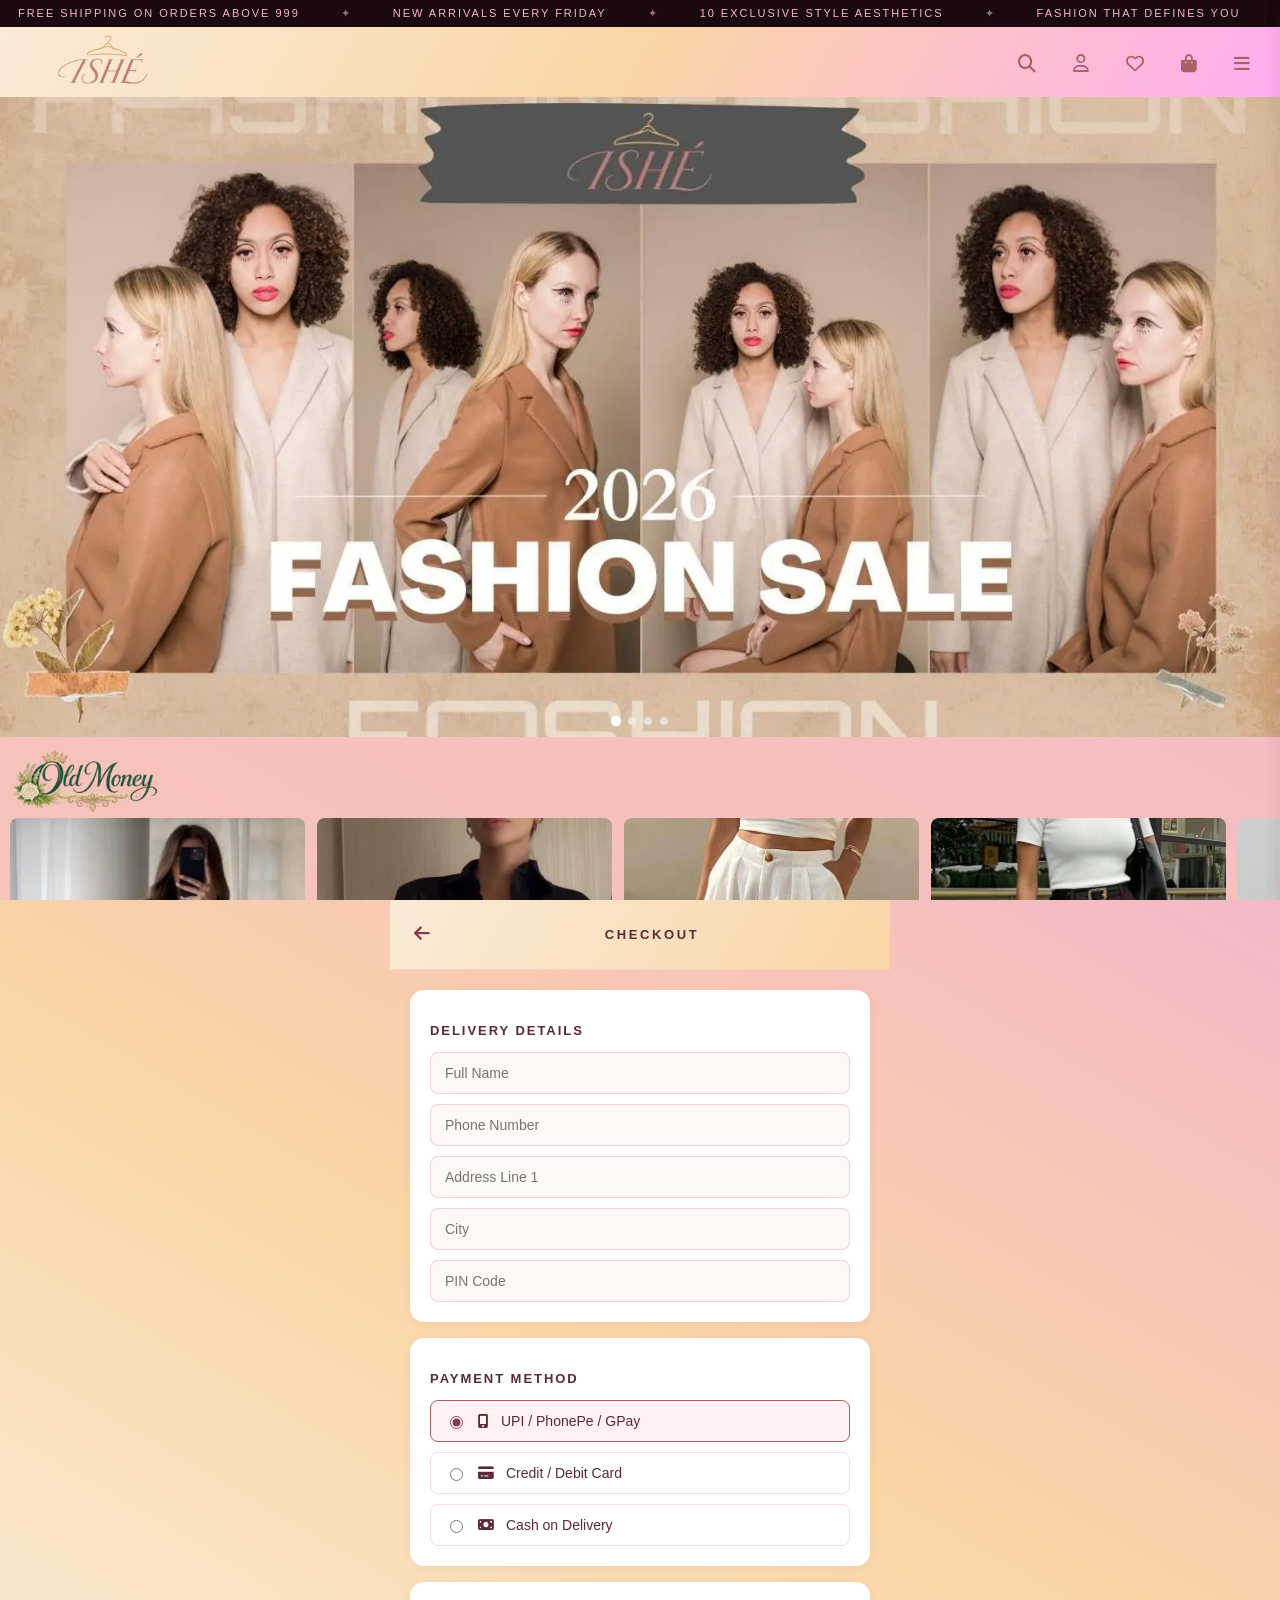
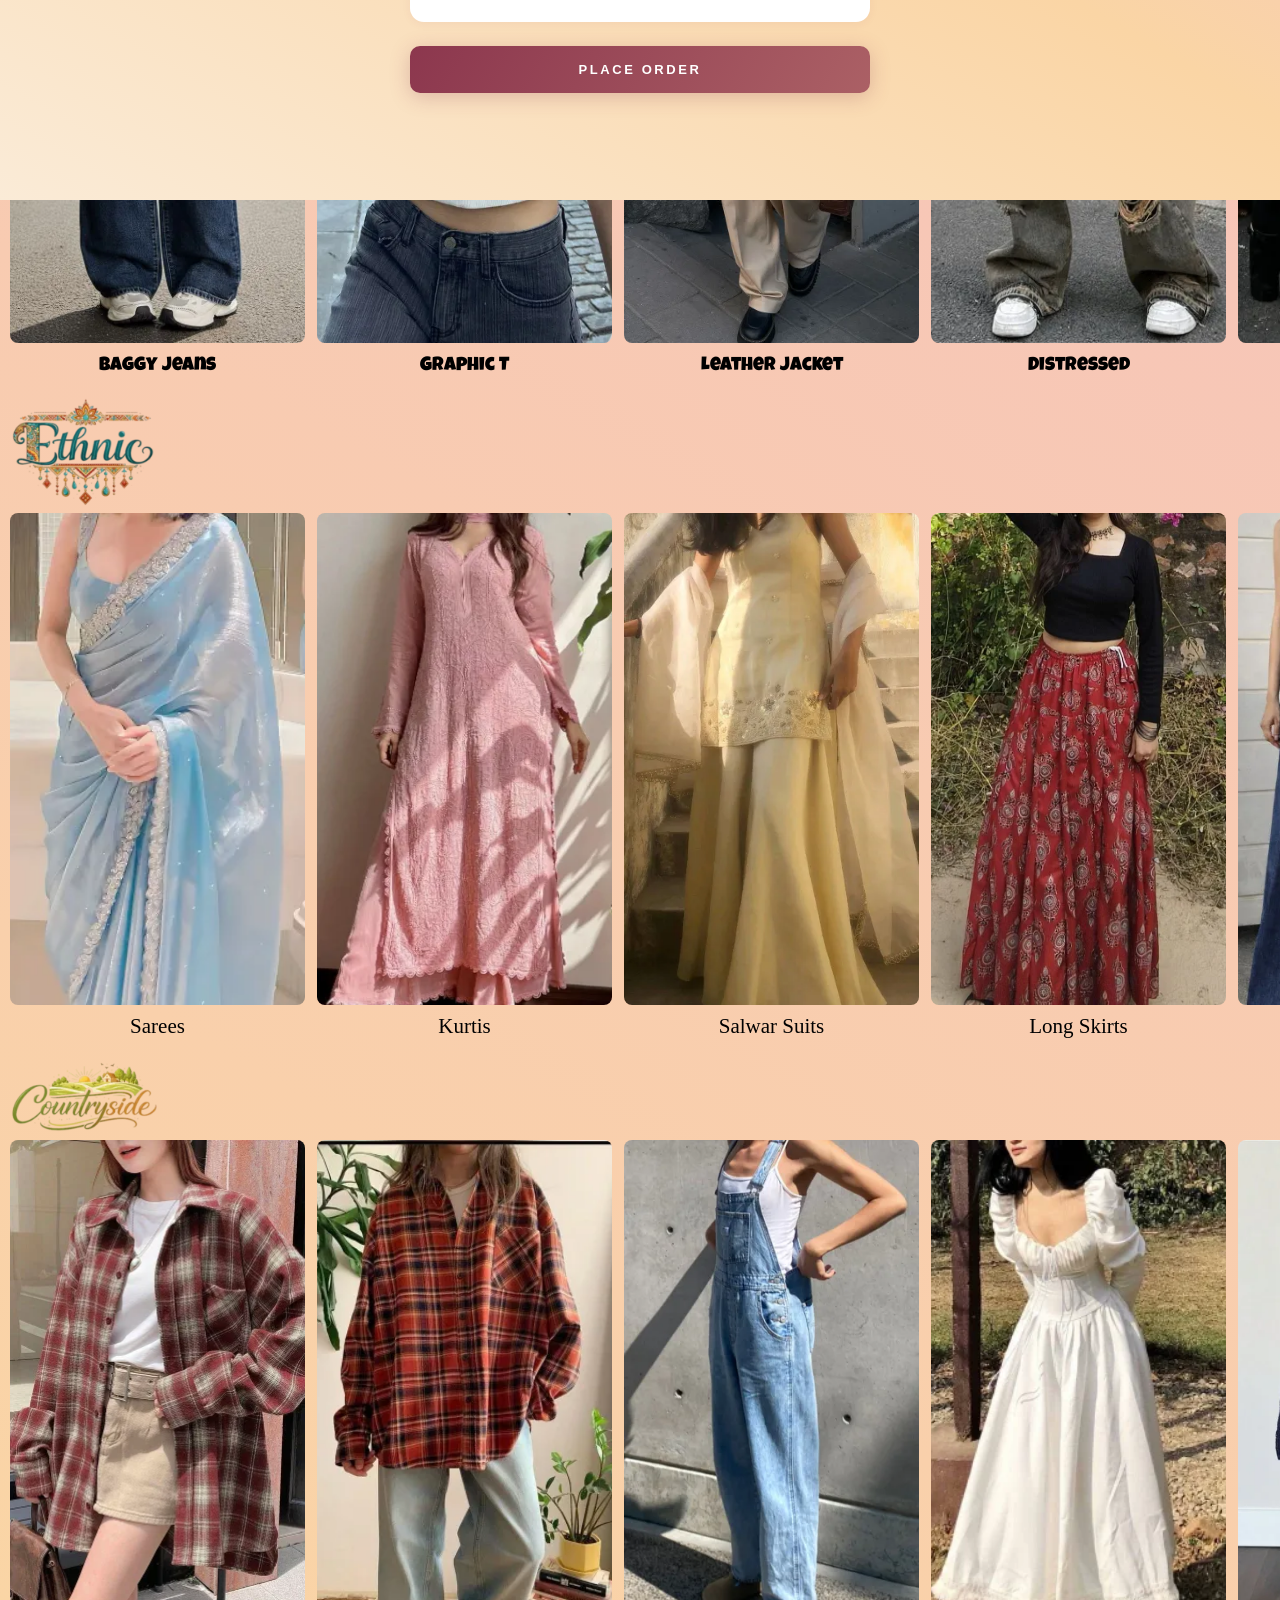
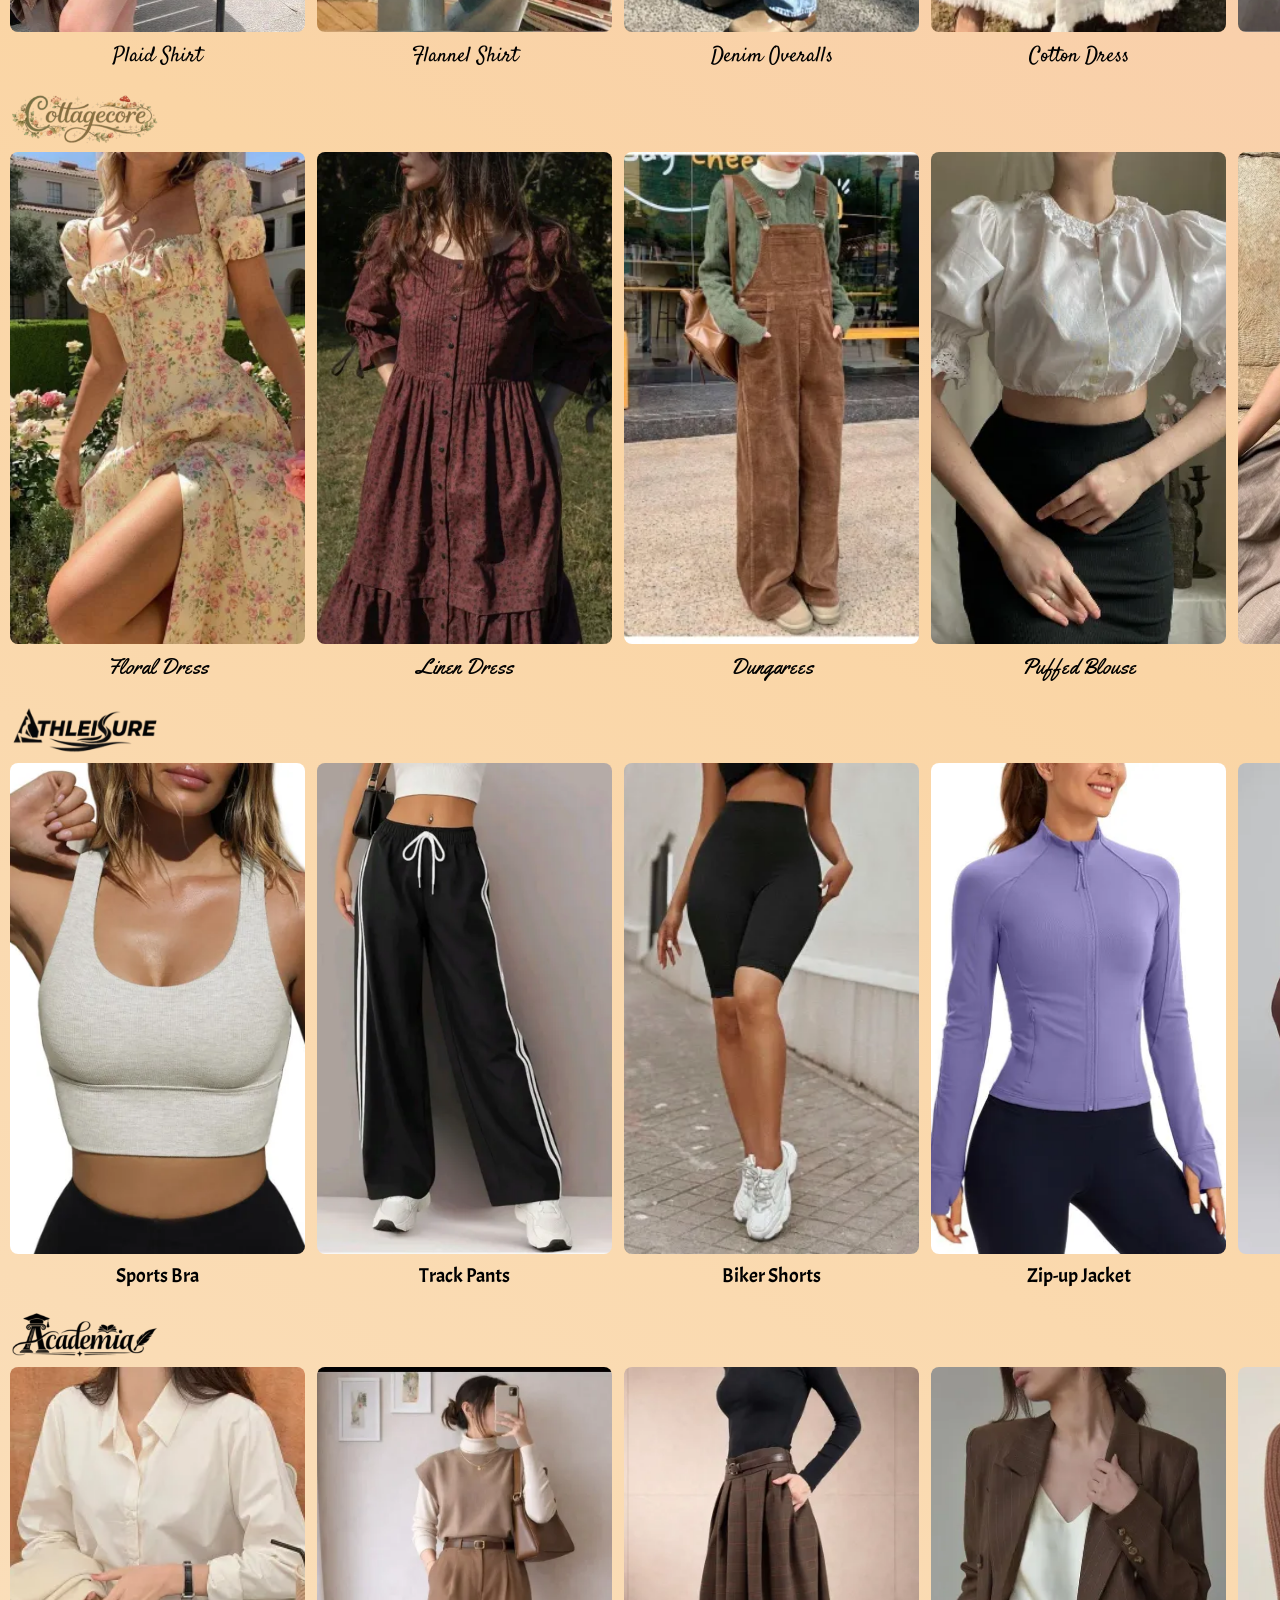
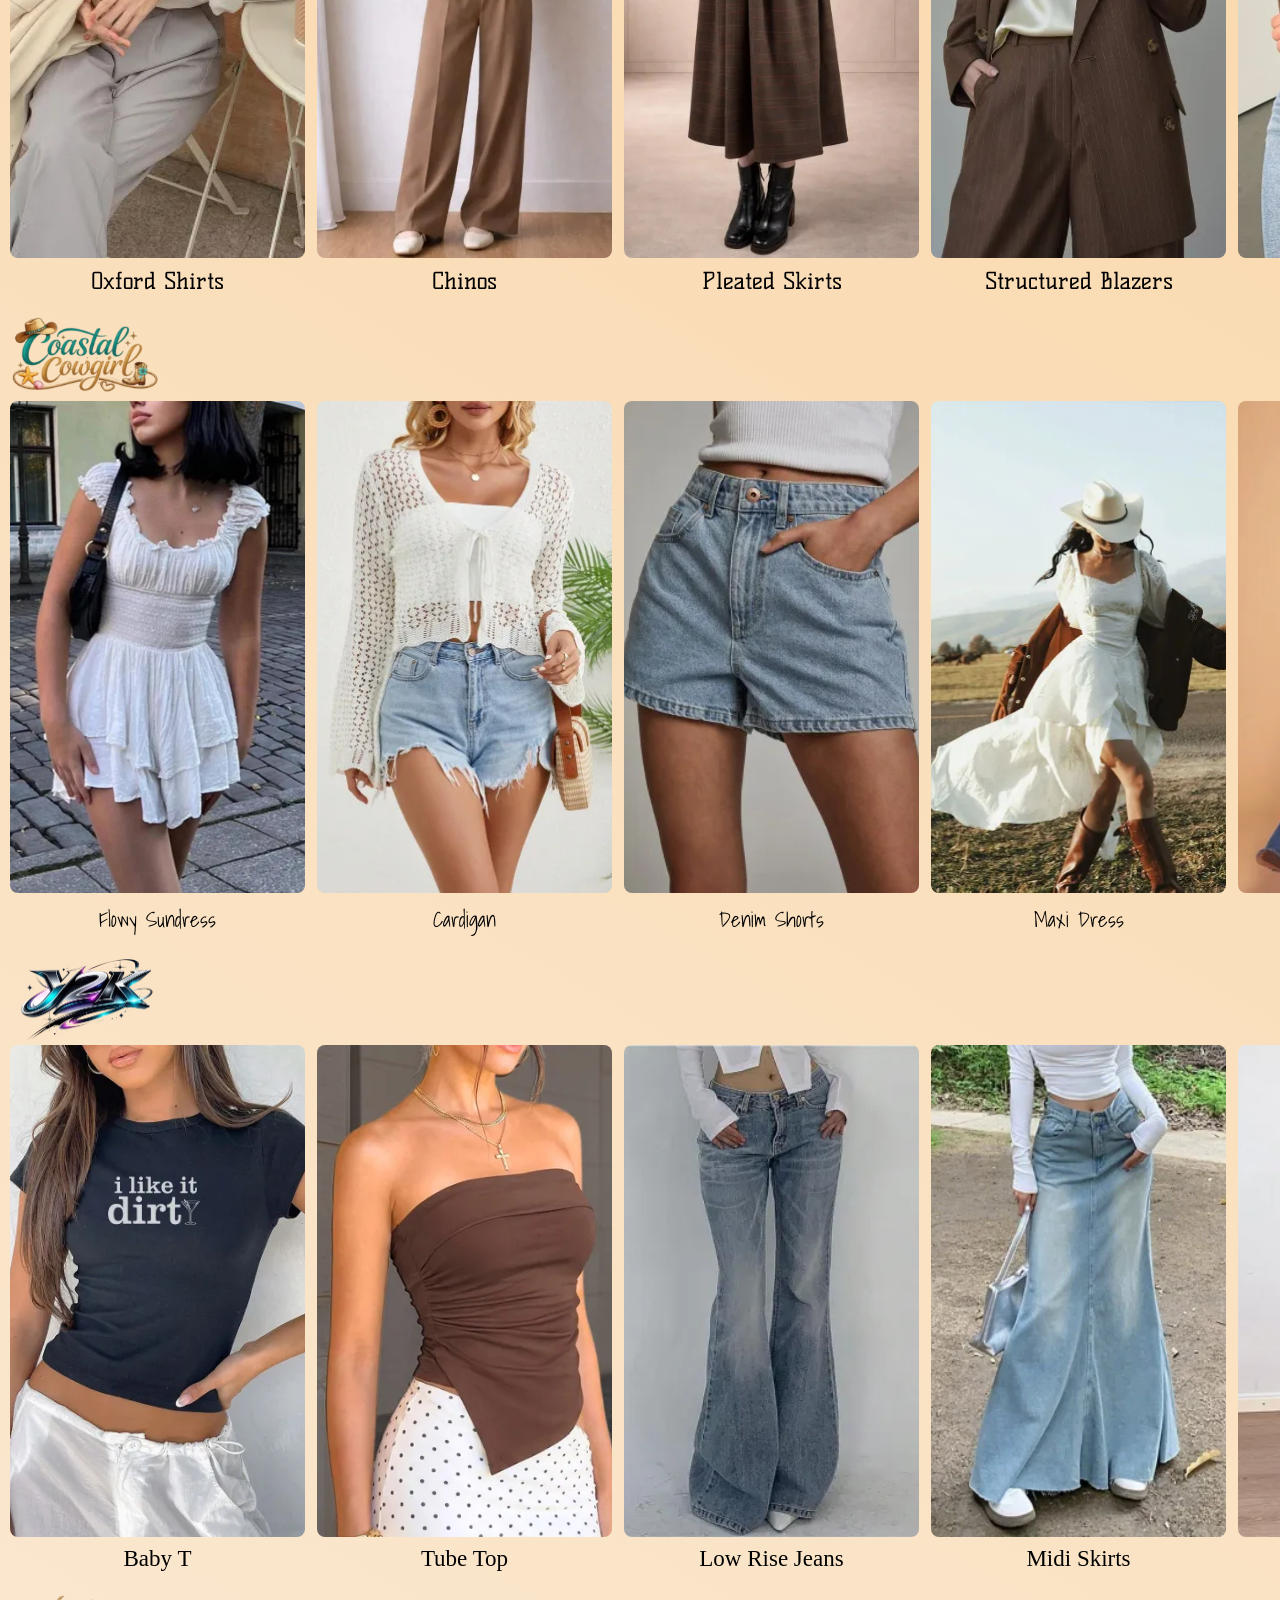
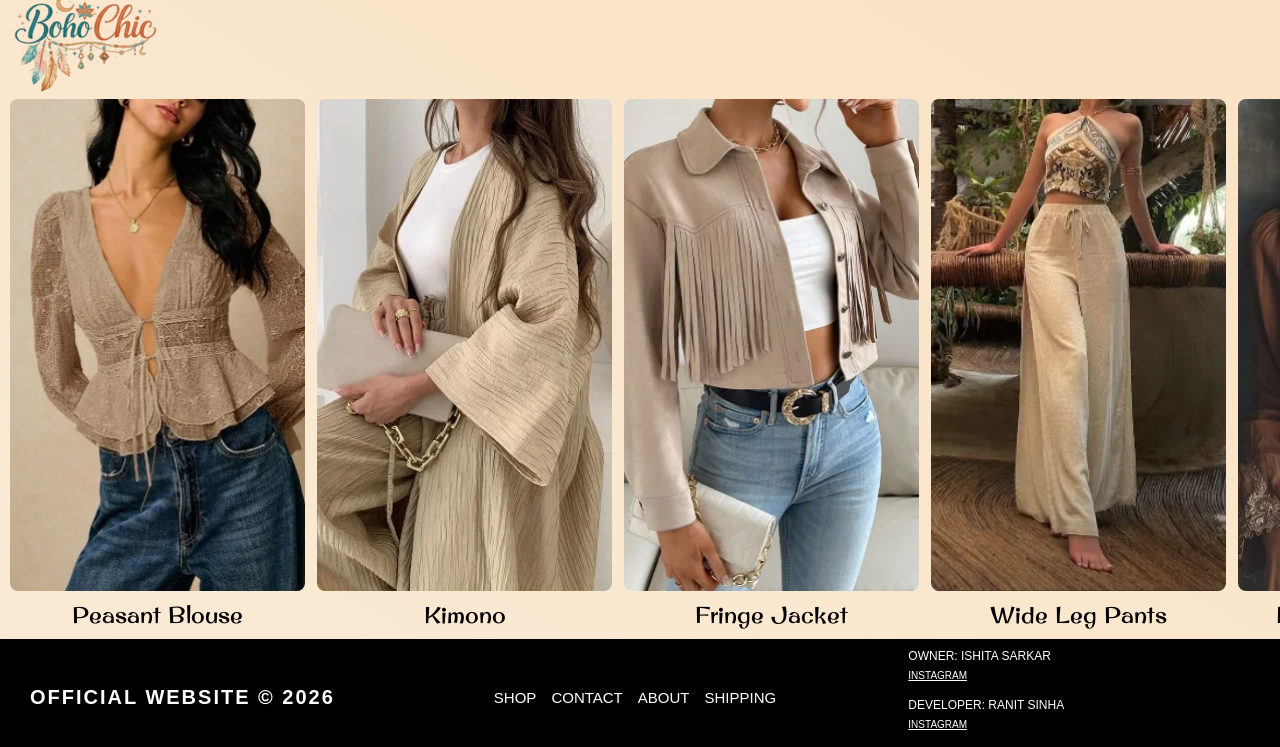
==== commit 8cb0decb: "Update index.html" ====
--- a/index.html
+++ b/index.html
@@ -17,15 +17,6 @@
 <meta name="apple-mobile-web-app-title" content="ISHÉ">
 <!-- App icon for iOS home screen -->
 <link rel="apple-touch-icon" href="images/logobanner/icon-512.png">
-<!-- Splash screens for iOS (covers most common iPhone screen sizes) -->
-<link rel="apple-touch-startup-image" media="(device-width: 430px) and (device-height: 932px) and (-webkit-device-pixel-ratio: 3)" href="images/logobanner/splash.png">
-<link rel="apple-touch-startup-image" media="(device-width: 393px) and (device-height: 852px) and (-webkit-device-pixel-ratio: 3)" href="images/logobanner/splash.png">
-<link rel="apple-touch-startup-image" media="(device-width: 390px) and (device-height: 844px) and (-webkit-device-pixel-ratio: 3)" href="images/logobanner/splash.png">
-<link rel="apple-touch-startup-image" media="(device-width: 375px) and (device-height: 812px) and (-webkit-device-pixel-ratio: 3)" href="images/logobanner/splash.png">
-<link rel="apple-touch-startup-image" media="(device-width: 414px) and (device-height: 896px) and (-webkit-device-pixel-ratio: 2)" href="images/logobanner/splash.png">
-<link rel="apple-touch-startup-image" media="(device-width: 375px) and (device-height: 667px) and (-webkit-device-pixel-ratio: 2)" href="images/logobanner/splash.png">
-<!-- Fallback for all other iOS sizes -->
-<link rel="apple-touch-startup-image" href="images/logobanner/splash.png">
 
 <!-- ═══ FONTS — non-blocking ═══ -->
 <link rel="preconnect" href="https://fonts.googleapis.com">
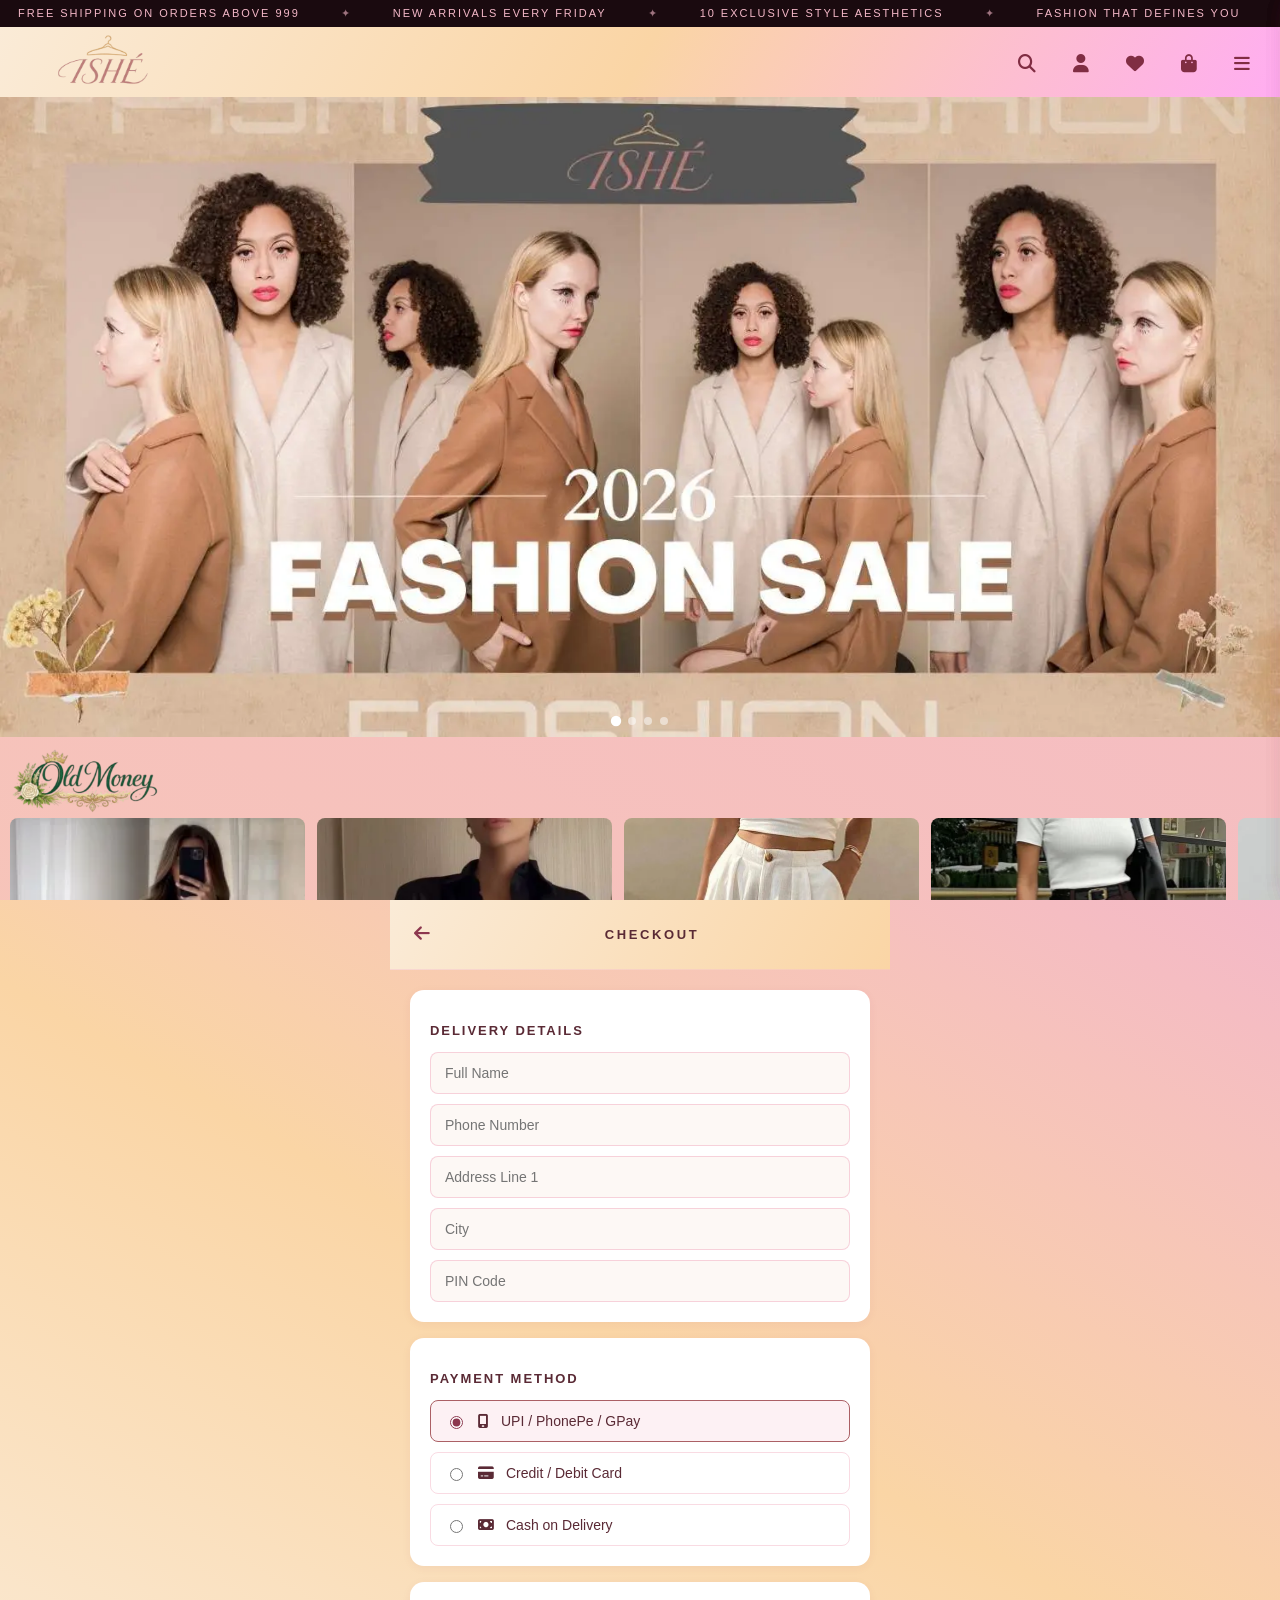
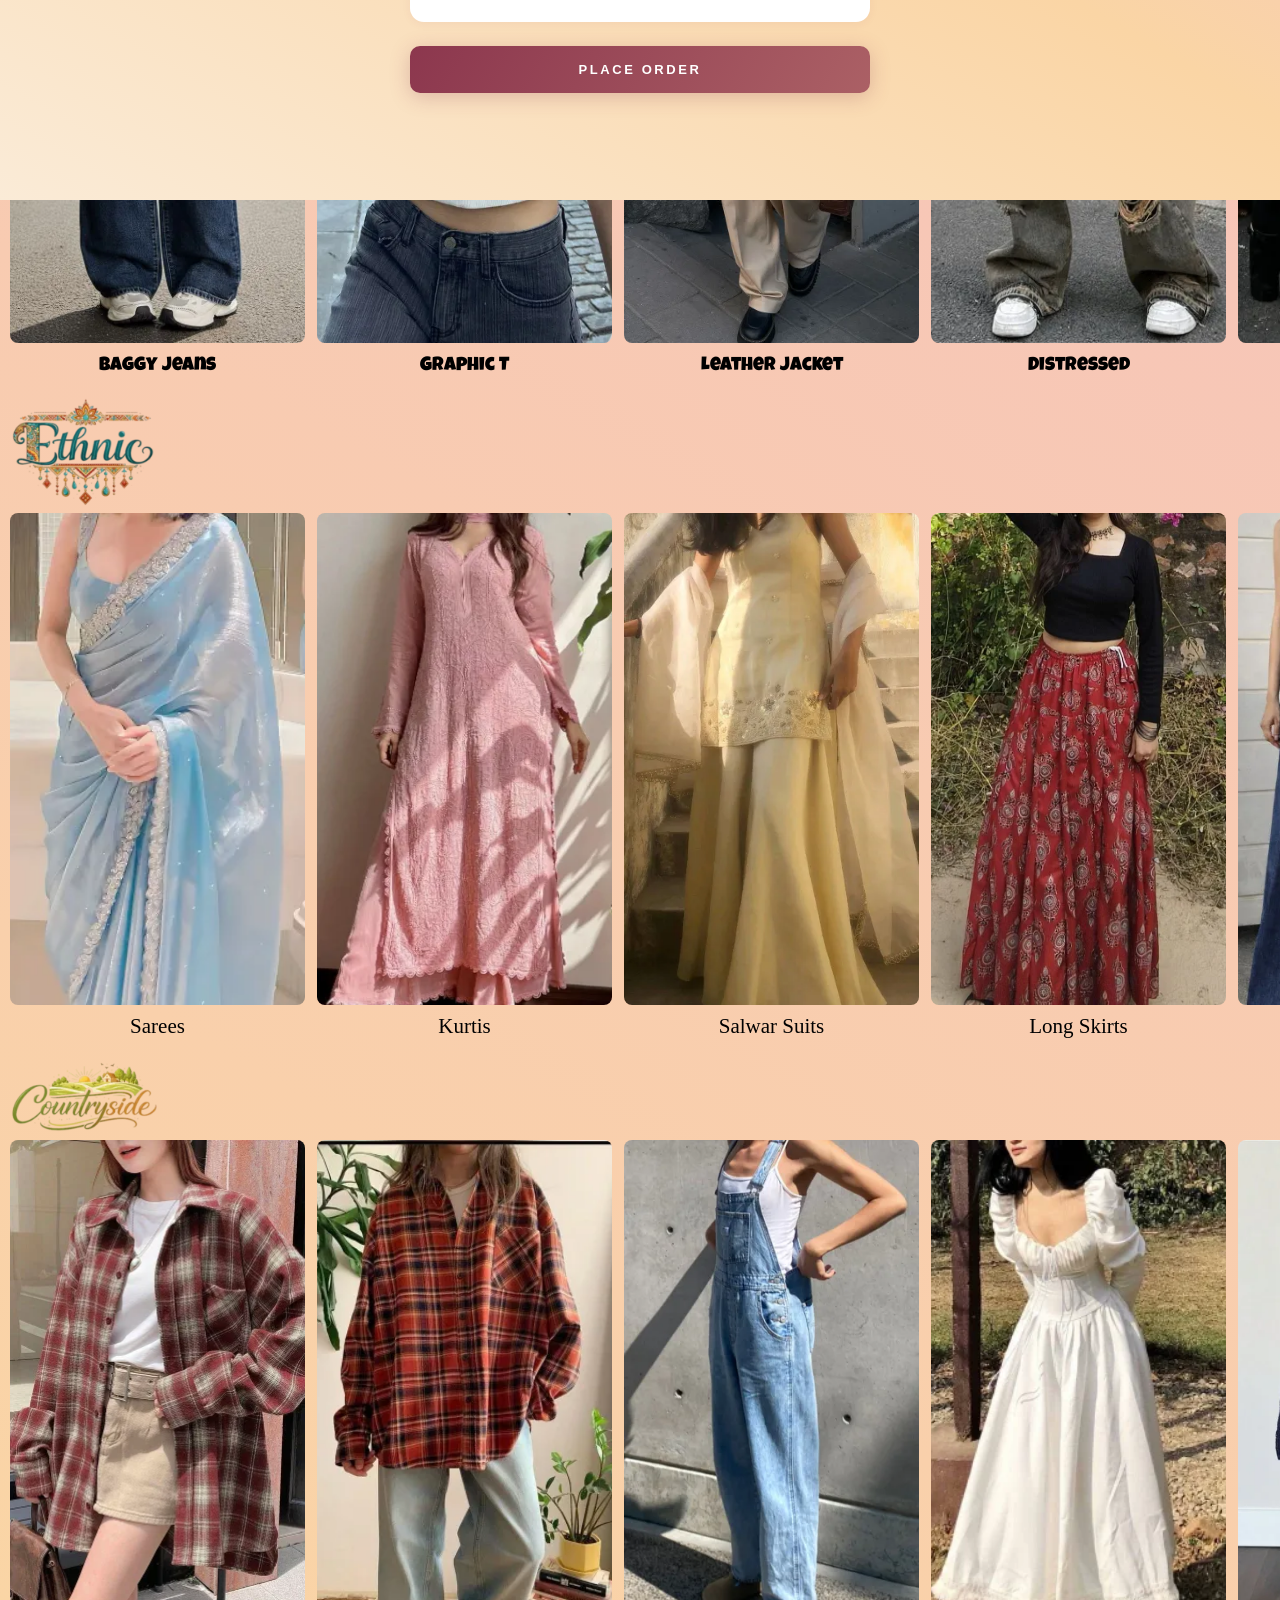
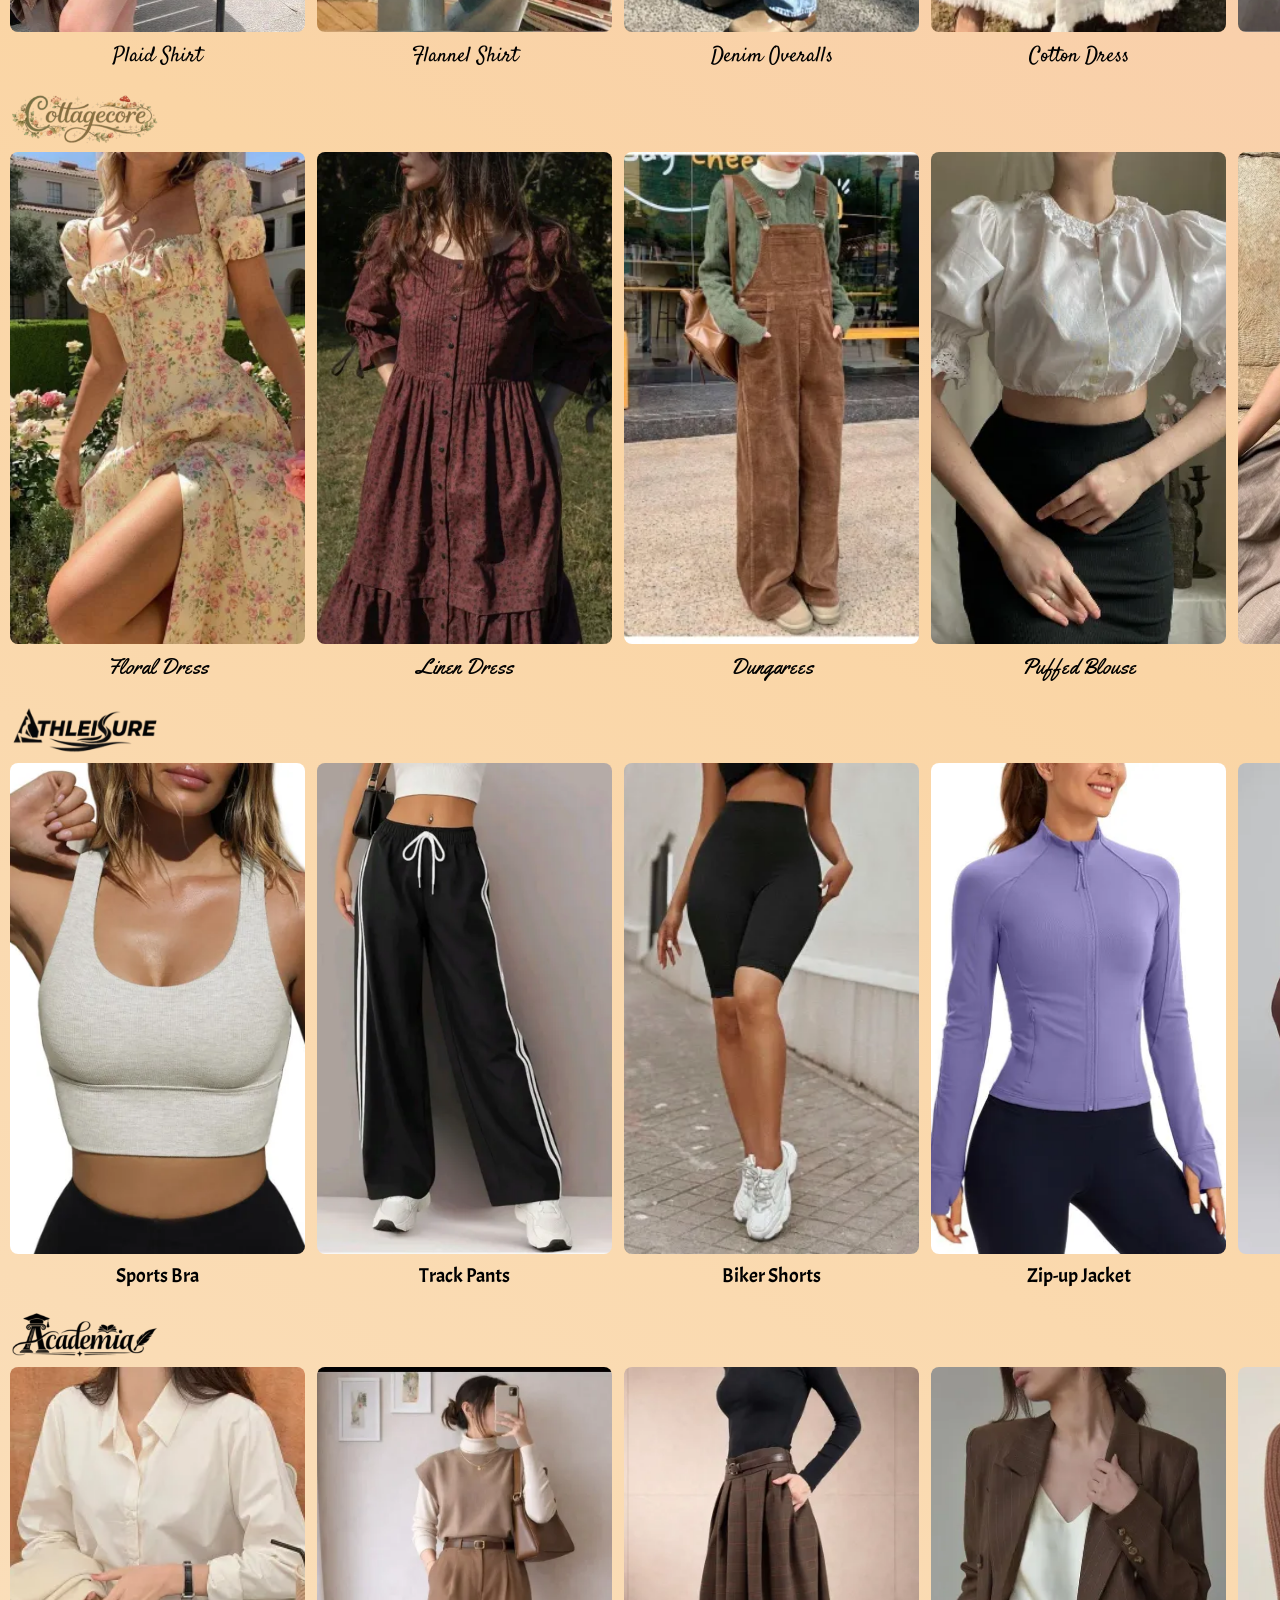
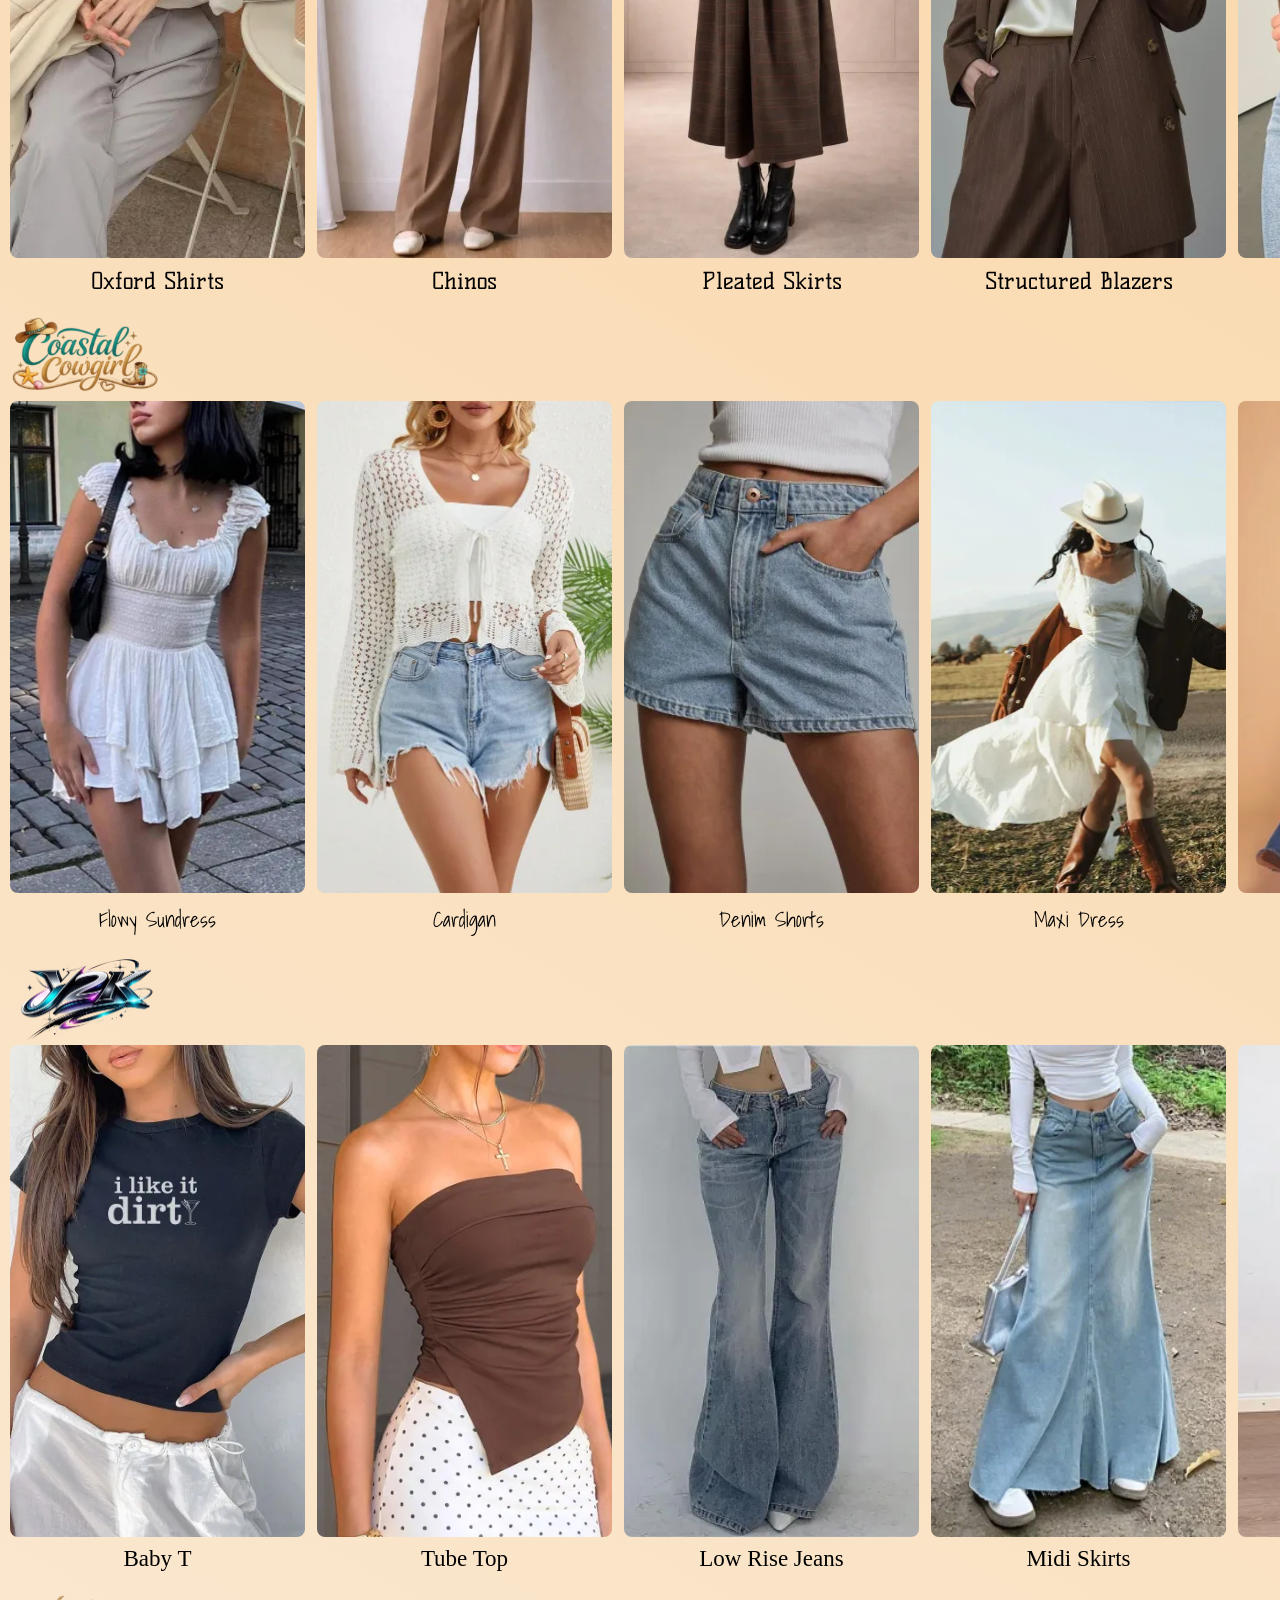
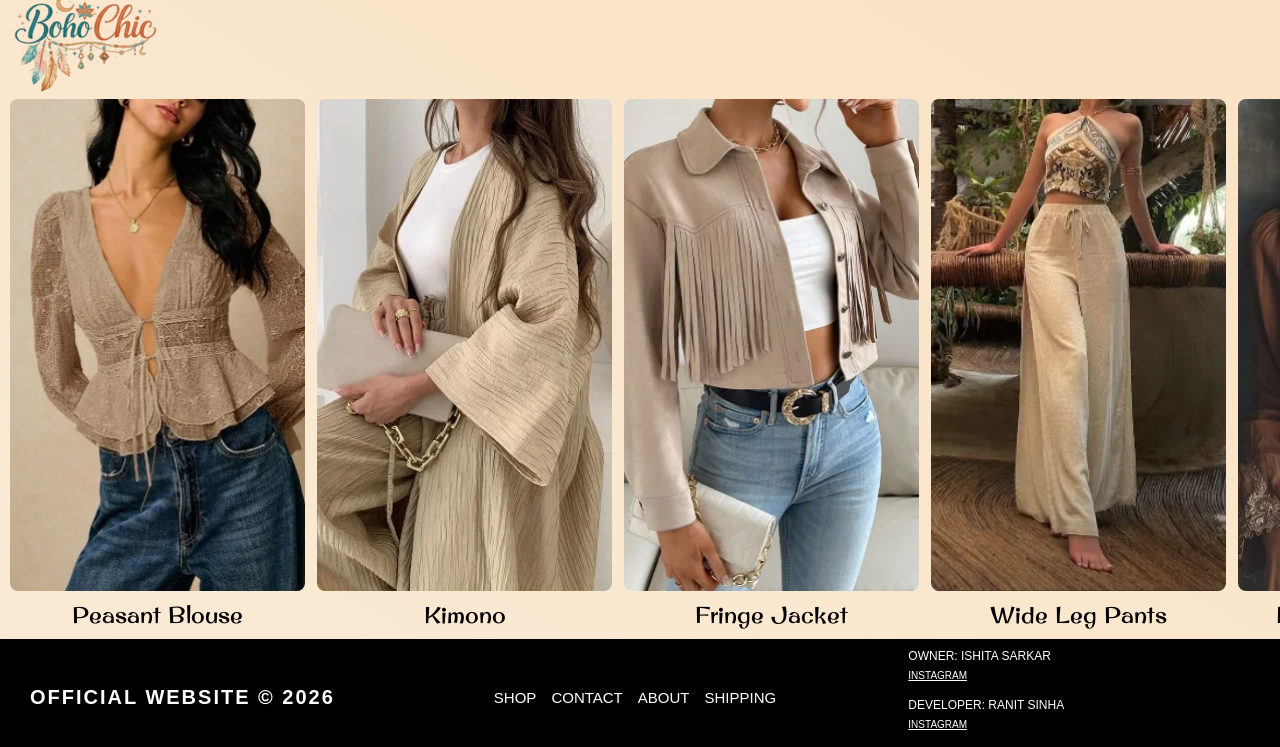
==== commit 236eea3b: "Change user and heart icons to solid style" ====
--- a/index.html
+++ b/index.html
@@ -74,9 +74,9 @@
   </div>
   <div class="nav-right">
     <div class="nav-icon search" id="searchToggle"><i class="fa-solid fa-magnifying-glass"></i></div>
-    <div class="nav-icon user"><i class="fa-regular fa-user"></i></div>
+    <div class="nav-icon user"><i class="fa-solid fa-user"></i></div>
     <div class="nav-icon wishlist" id="wishlistToggle">
-      <i class="fa-regular fa-heart"></i>
+      <i class="fa-solid fa-heart"></i>
       <span class="badge" id="wishlistBadge" style="display:none">0</span>
     </div>
     <div class="nav-icon cart" id="cartToggle">
--- a/style.css
+++ b/style.css
@@ -54,10 +54,10 @@
 .nav-right { display: flex; align-items: center; gap: 37px; padding: 5px 0; }
 .nav-icon {
   -webkit-tap-highlight-color: transparent; outline: none;
-  cursor: pointer; font-size: 18px; padding: 5px 0 0 0; color: #ab6065;
+  cursor: pointer; font-size: 18px; padding: 5px 0 0 0; color: #802d43;
   position: relative;
 }
-.nav-icon:hover { color: #8c374e; transition: 0.3s; }
+.nav-icon:hover { color: #520f21; transition: 0.3s; }
 .logo { height: 60px; width: auto; display: flex; align-items: center; }
 .logo img { height: 55px; width: auto; margin-bottom: 5px; margin-left: 20px; padding-left: 5px; object-fit: contain; }
 
